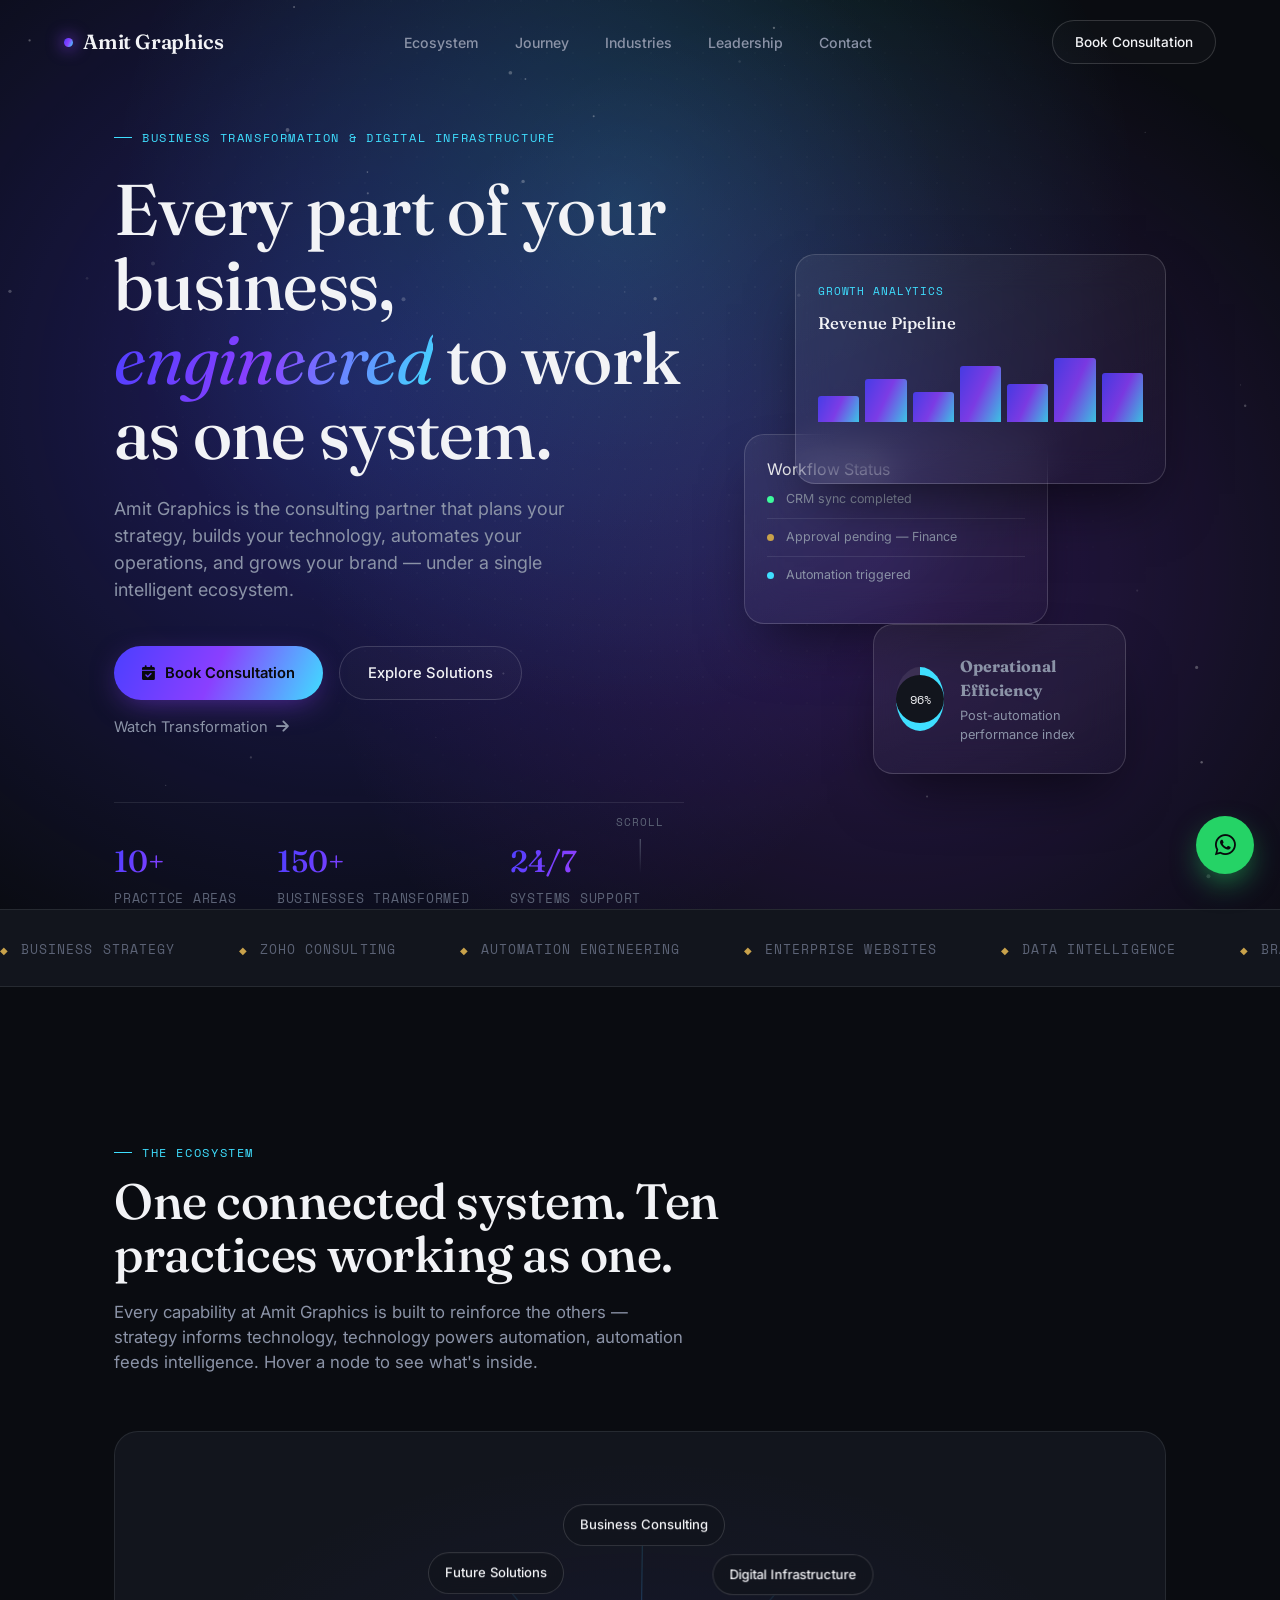
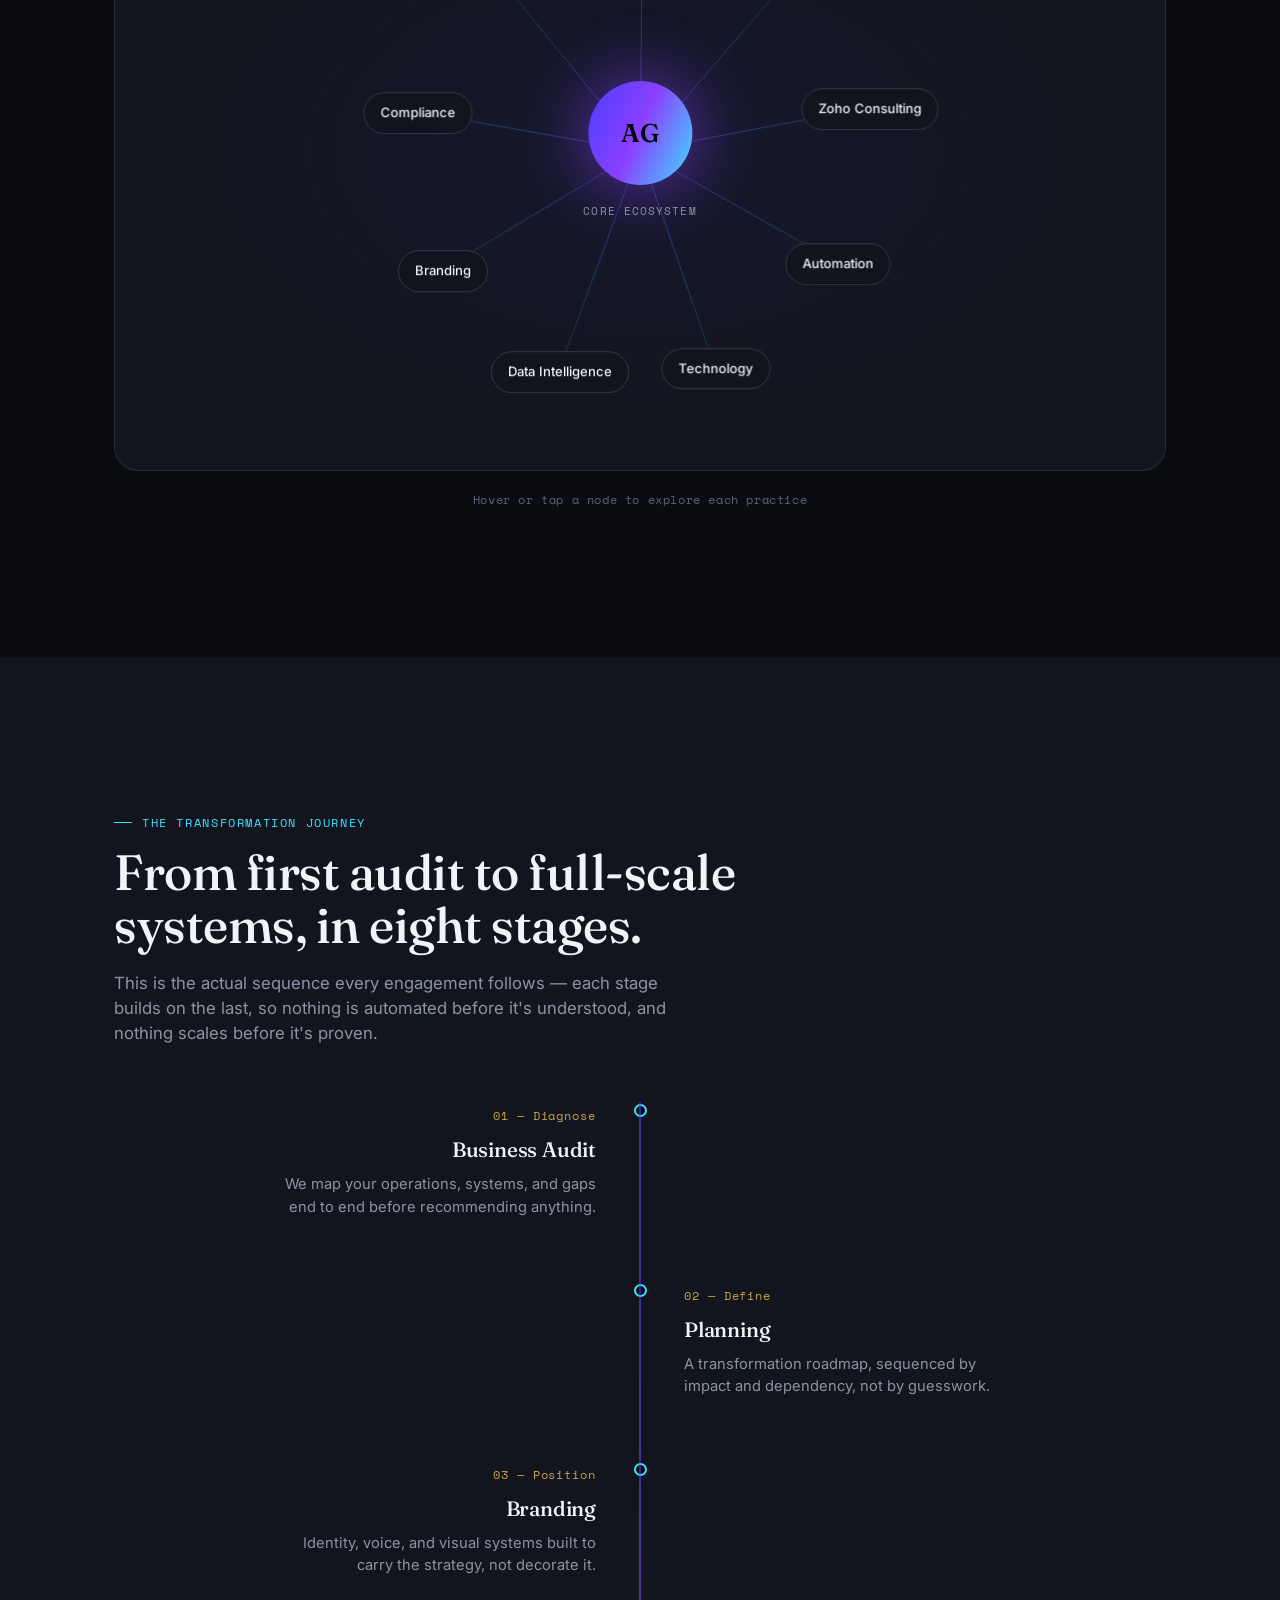
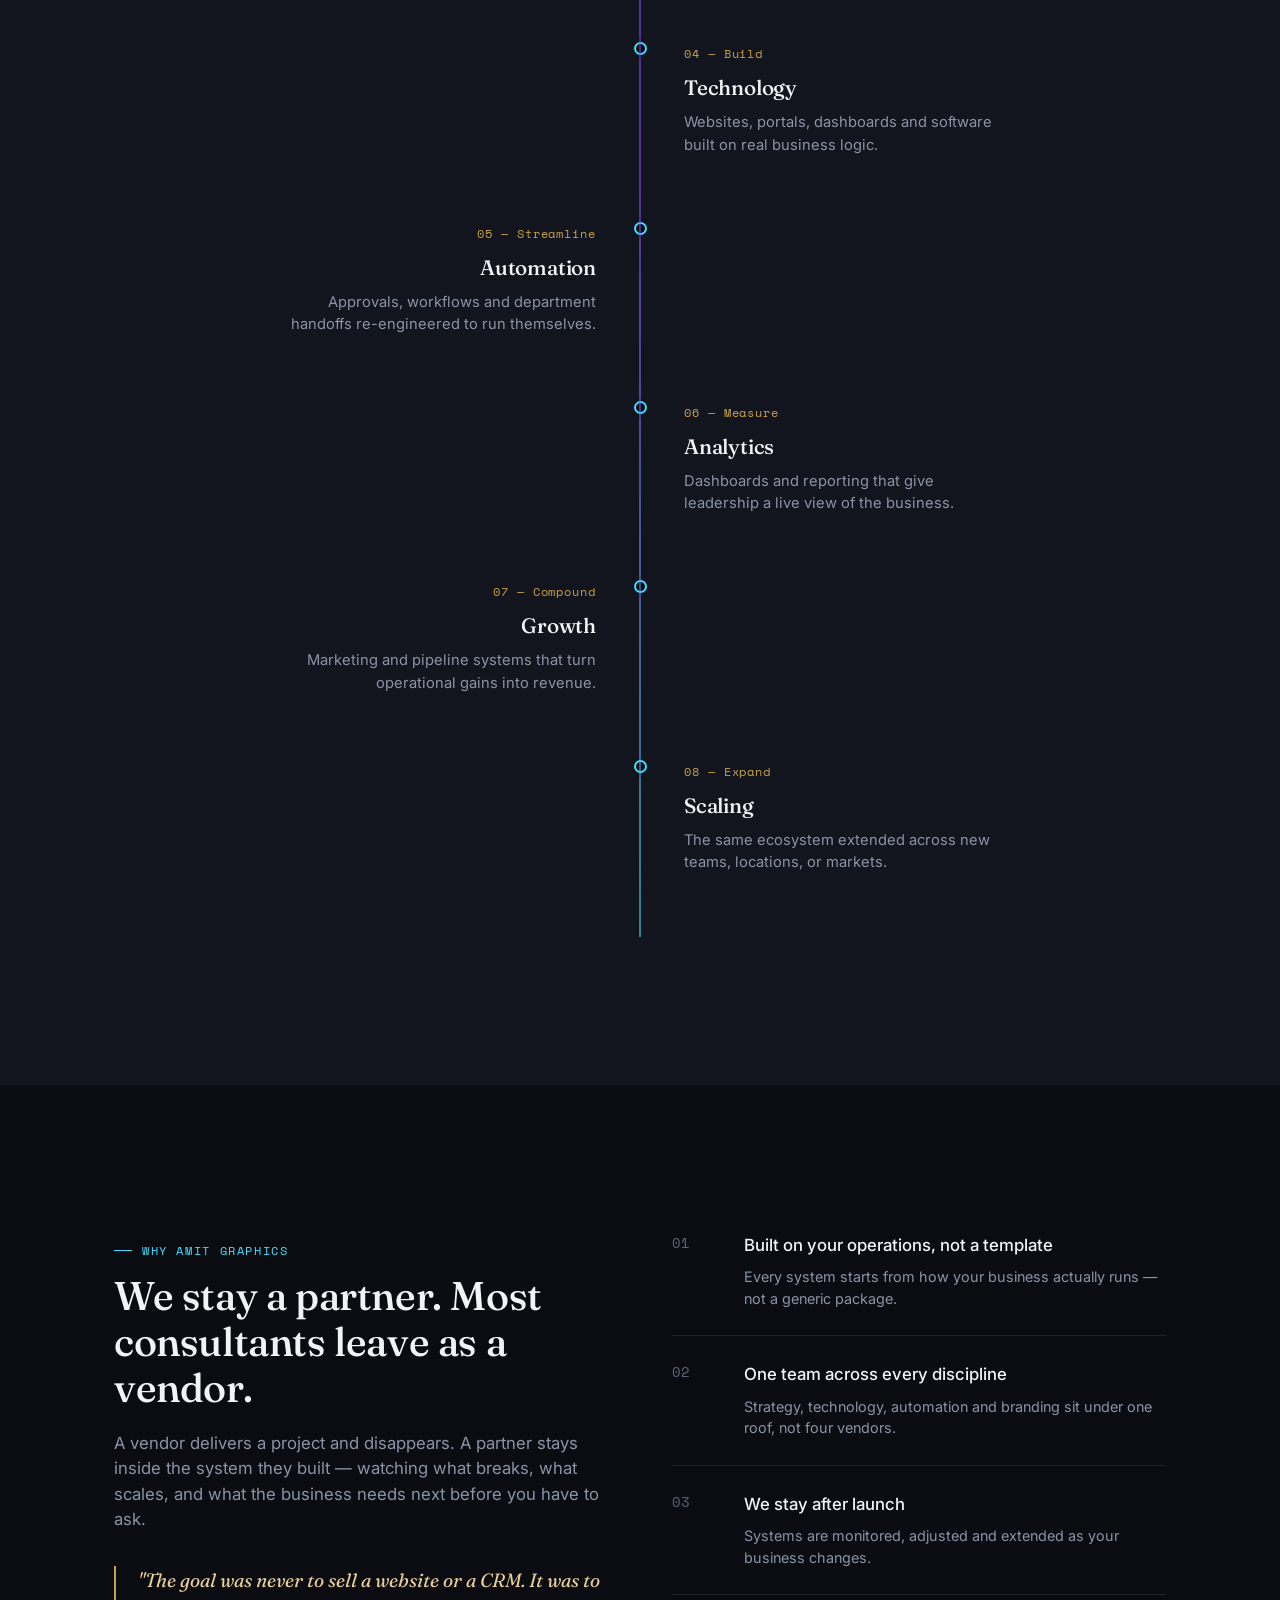
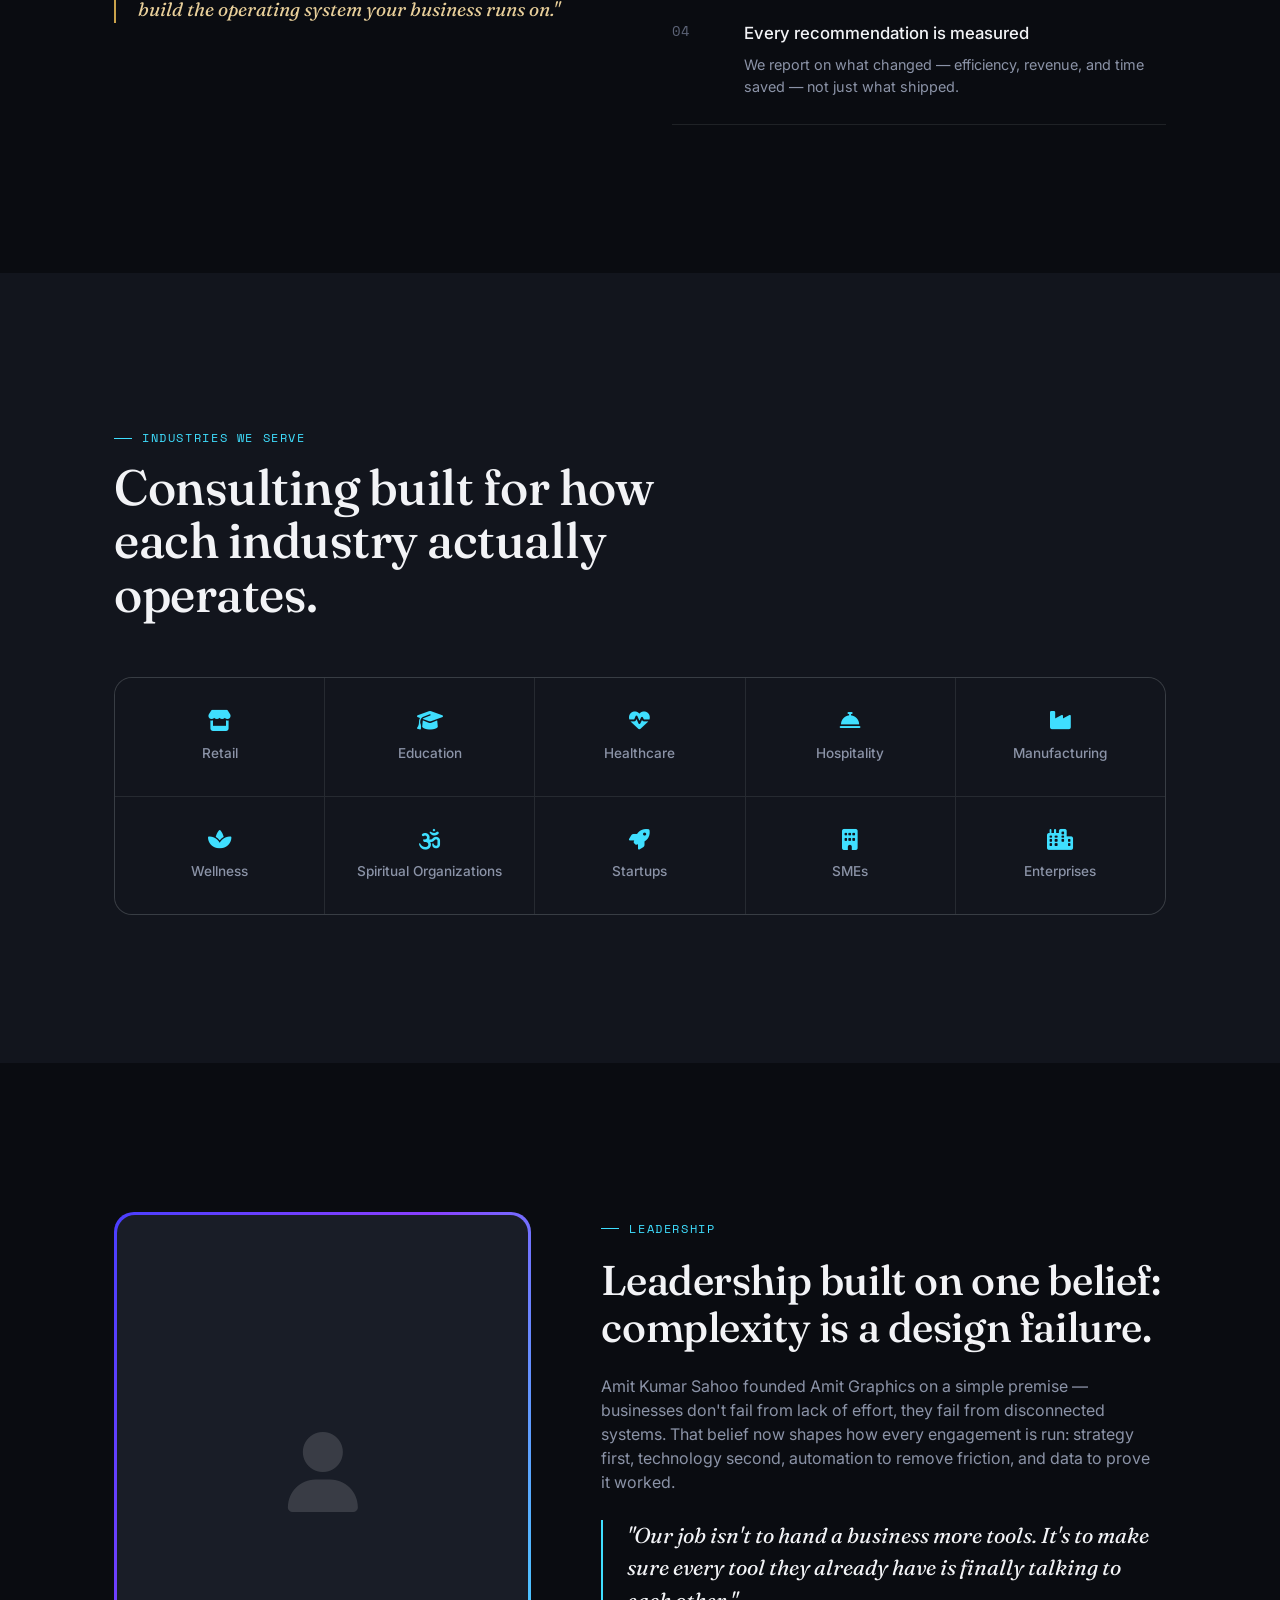
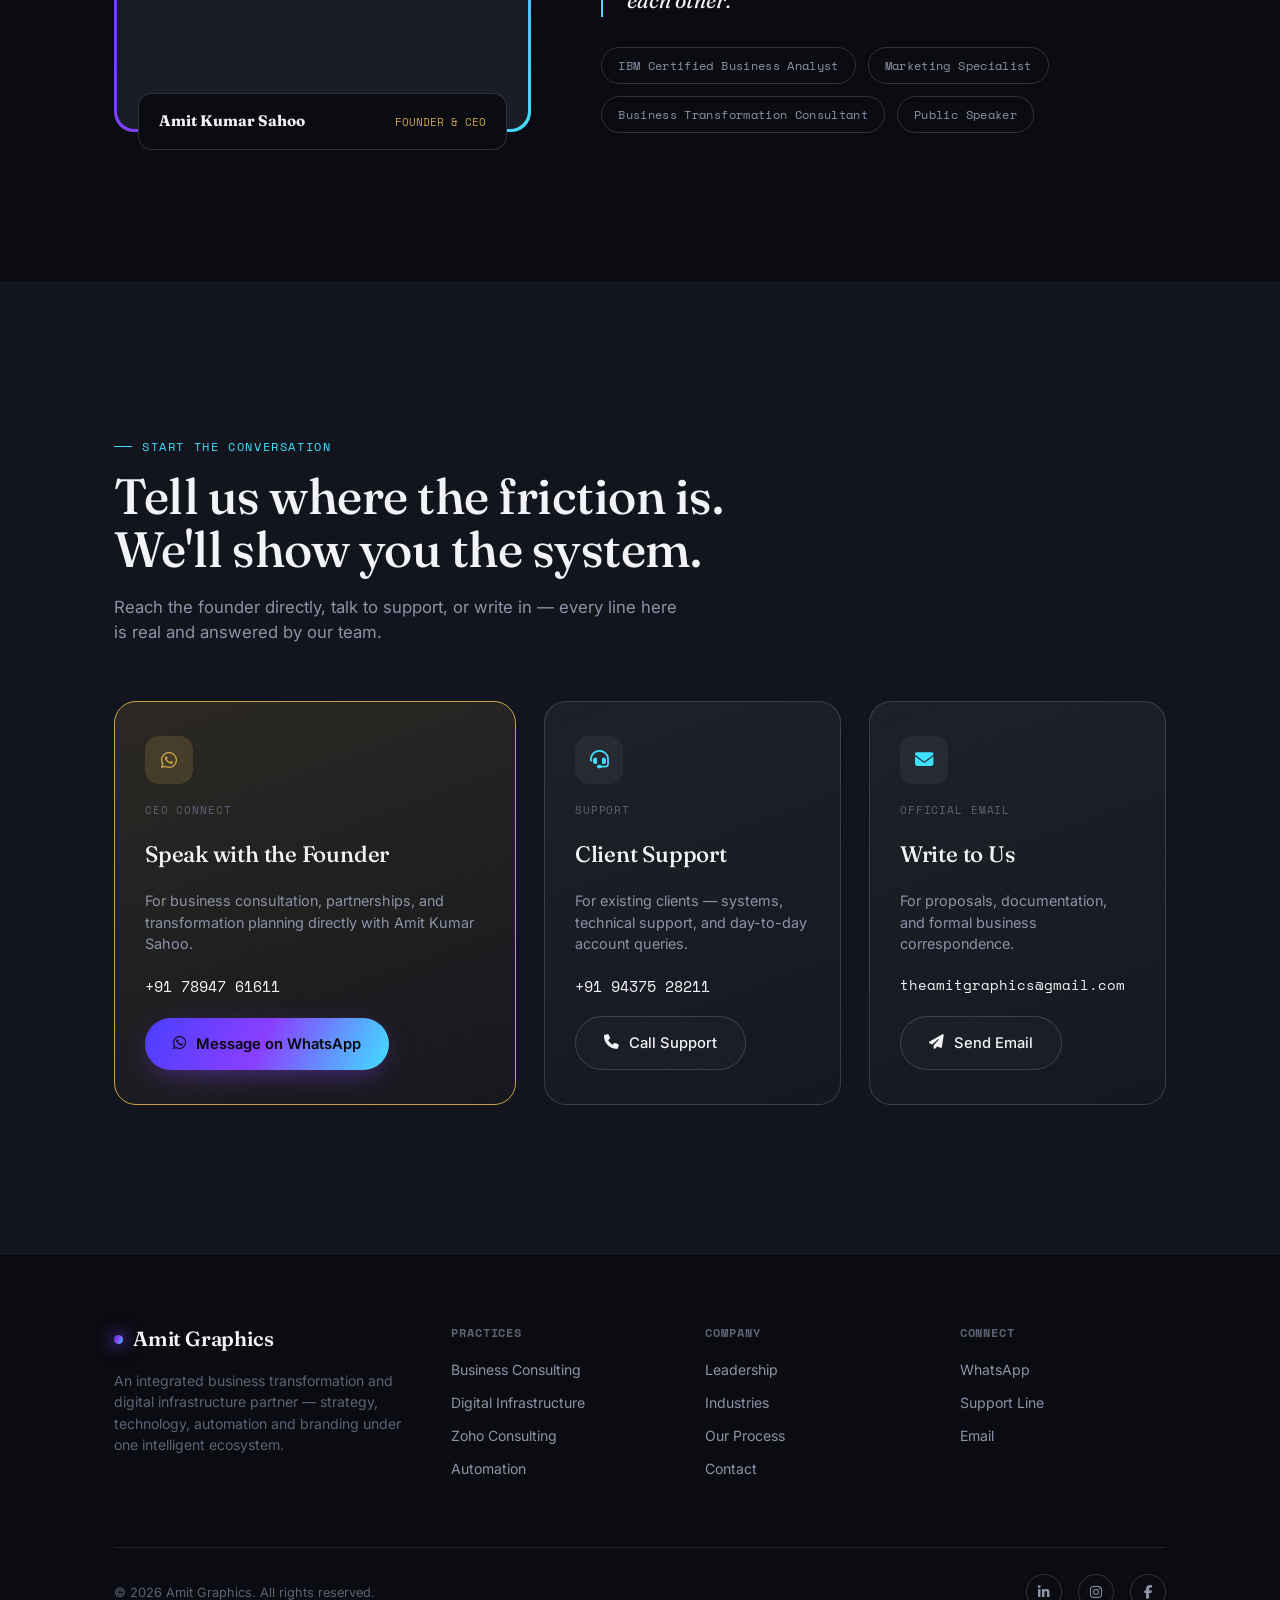
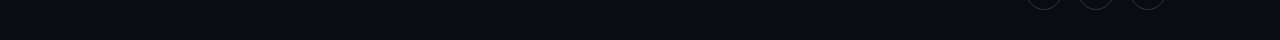
==== amit-graphics-website.html @ 86e9bc4e "Add files via upload" ====
<!DOCTYPE html>
<html lang="en">
<head>
<meta charset="UTF-8">
<meta name="viewport" content="width=device-width, initial-scale=1.0">
<title>Amit Graphics — Business Transformation & Digital Infrastructure</title>
<meta name="description" content="Amit Graphics is an integrated business transformation and digital infrastructure partner — strategy, technology, automation and branding under one intelligent ecosystem.">

<link rel="preconnect" href="https://fonts.googleapis.com">
<link rel="preconnect" href="https://fonts.gstatic.com" crossorigin>
<link href="https://fonts.googleapis.com/css2?family=Fraunces:ital,opsz,wght@0,9..144,300;0,9..144,400;0,9..144,500;0,9..144,600;1,9..144,400;1,9..144,500&family=Inter:wght@300;400;500;600;700&family=Space+Mono:wght@400;700&display=swap" rel="stylesheet">
<link rel="stylesheet" href="https://cdnjs.cloudflare.com/ajax/libs/font-awesome/6.5.1/css/all.min.css">

<style>
/* ============================================
   TOKENS
   ============================================ */
:root{
  --ink:#0a0c11;
  --surface:#12151d;
  --surface-2:#191d27;
  --line:rgba(245,246,248,0.09);
  --line-strong:rgba(245,246,248,0.16);
  --text:#f2f3f6;
  --muted:#8b93a7;
  --muted-2:#5c6376;

  --indigo:#4b3fff;
  --violet:#8a3fff;
  --cyan:#3fdfff;
  --gold:#c9a24b;
  --gold-soft:#e8cf9a;

  --grad-signature: linear-gradient(115deg, var(--indigo) 0%, var(--violet) 48%, var(--cyan) 100%);

  --display: 'Fraunces', serif;
  --body: 'Inter', sans-serif;
  --mono: 'Space Mono', monospace;

  --container: 1180px;
  --edge: clamp(24px, 5vw, 72px);
}

*{margin:0;padding:0;box-sizing:border-box;}
html{scroll-behavior:smooth;}
body{
  background:var(--ink);
  color:var(--text);
  font-family:var(--body);
  font-weight:400;
  line-height:1.5;
  overflow-x:hidden;
  -webkit-font-smoothing:antialiased;
}
::selection{background:var(--violet);color:#fff;}

a{color:inherit;text-decoration:none;}
img{max-width:100%;display:block;}
button{font-family:inherit;cursor:pointer;border:none;background:none;color:inherit;}

@media (prefers-reduced-motion: reduce){
  *{animation-duration:0.01ms !important; animation-iteration-count:1 !important; transition-duration:0.01ms !important; scroll-behavior:auto !important;}
}

:focus-visible{outline:2px solid var(--cyan); outline-offset:3px; border-radius:2px;}

.wrap{max-width:var(--container); margin:0 auto; padding:0 var(--edge);}
.eyebrow{
  font-family:var(--mono);
  font-size:0.72rem;
  letter-spacing:0.14em;
  text-transform:uppercase;
  color:var(--cyan);
  display:inline-flex;
  align-items:center;
  gap:10px;
}
.eyebrow::before{
  content:'';
  width:18px;height:1px;
  background:var(--cyan);
  display:inline-block;
}
h1,h2,h3{font-family:var(--display); font-weight:500; letter-spacing:-0.01em;}
.section{padding:min(14vw,148px) 0;}
.section-head{max-width:640px; margin-bottom:56px;}
.section-head h2{font-size:clamp(2rem,4.4vw,3.1rem); line-height:1.08; margin-top:14px;}
.section-head p{color:var(--muted); font-size:1.05rem; margin-top:18px; max-width:52ch;}

.btn{
  display:inline-flex; align-items:center; gap:10px;
  padding:15px 28px;
  border-radius:999px;
  font-size:0.92rem; font-weight:500;
  transition:transform .35s cubic-bezier(.2,.8,.2,1), box-shadow .35s ease, background .35s ease;
  white-space:nowrap;
}
.btn-primary{
  background:var(--grad-signature);
  color:#08090c;
  font-weight:600;
  box-shadow:0 8px 30px -8px rgba(138,63,255,0.55);
}
.btn-primary:hover{transform:translateY(-2px); box-shadow:0 14px 40px -8px rgba(138,63,255,0.7);}
.btn-ghost{
  border:1px solid var(--line-strong);
  color:var(--text);
  background:rgba(255,255,255,0.02);
}
.btn-ghost:hover{border-color:var(--cyan); background:rgba(63,223,255,0.06); transform:translateY(-2px);}
.btn-text{color:var(--muted); font-size:0.92rem; display:inline-flex; align-items:center; gap:8px;}
.btn-text i{transition:transform .3s ease;}
.btn-text:hover{color:var(--text);}
.btn-text:hover i{transform:translateX(4px);}

/* ============================================
   NAV
   ============================================ */
header{
  position:fixed; top:0; left:0; right:0; z-index:100;
  padding:20px var(--edge);
  display:flex; align-items:center; justify-content:space-between;
  transition:background .4s ease, backdrop-filter .4s ease, border-color .4s ease, padding .3s ease;
  border-bottom:1px solid transparent;
}
header.scrolled{
  background:rgba(10,12,17,0.78);
  backdrop-filter:blur(16px) saturate(140%);
  -webkit-backdrop-filter:blur(16px) saturate(140%);
  border-bottom:1px solid var(--line);
  padding:14px var(--edge);
}
.logo{
  font-family:var(--display); font-size:1.28rem; font-weight:600;
  letter-spacing:-0.01em;
  display:flex; align-items:center; gap:10px;
}
.logo .mark{
  width:9px;height:9px;border-radius:50%;
  background:var(--grad-signature);
  box-shadow:0 0 16px 2px rgba(138,63,255,0.7);
}
nav.links{display:flex; gap:36px; align-items:center;}
nav.links a{
  font-size:0.88rem; color:var(--muted); font-weight:500;
  position:relative; padding:4px 0;
}
nav.links a::after{
  content:''; position:absolute; left:0; bottom:0; height:1px; width:0;
  background:var(--cyan); transition:width .3s ease;
}
nav.links a:hover{color:var(--text);}
nav.links a:hover::after{width:100%;}
.nav-cta{display:flex; align-items:center; gap:18px;}
.nav-cta .btn{padding:11px 22px; font-size:0.85rem;}
.menu-btn{display:none; font-size:1.3rem;}

@media (max-width:920px){
  nav.links{display:none;}
  .menu-btn{display:block;}
  .nav-cta .btn-ghost{display:none;}
}

/* ============================================
   HERO
   ============================================ */
.hero{
  position:relative;
  min-height:100vh;
  display:flex; align-items:center;
  padding-top:120px;
  overflow:hidden;
}
#hero-canvas{
  position:absolute; inset:0; width:100%; height:100%;
  opacity:0.9;
}
.hero-noise{
  position:absolute; inset:0;
  background-image:radial-gradient(circle at 1px 1px, rgba(255,255,255,0.045) 1px, transparent 0);
  background-size:26px 26px;
  pointer-events:none;
  mask-image:radial-gradient(ellipse at 50% 40%, black 0%, transparent 72%);
}
.hero-inner{
  position:relative; z-index:2;
  display:grid; grid-template-columns:1.15fr 0.85fr; gap:60px;
  align-items:center;
  width:100%;
}
.hero-copy .eyebrow{margin-bottom:26px;}
.hero-copy h1{
  font-size:clamp(2.6rem, 5.6vw, 4.6rem);
  line-height:1.04;
  font-weight:500;
}
.hero-copy h1 em{
  font-style:italic; font-weight:400;
  background:var(--grad-signature);
  -webkit-background-clip:text; background-clip:text; color:transparent;
}
.hero-copy p{
  margin-top:26px; color:var(--muted); font-size:1.12rem; max-width:46ch;
}
.hero-actions{display:flex; gap:16px; margin-top:42px; flex-wrap:wrap;}
.hero-stats{
  display:flex; gap:40px; margin-top:64px; padding-top:36px;
  border-top:1px solid var(--line);
}
.hero-stats .stat b{
  font-family:var(--display); font-size:1.9rem; font-weight:500; display:block;
  background:var(--grad-signature); -webkit-background-clip:text; background-clip:text; color:transparent;
}
.hero-stats .stat span{color:var(--muted-2); font-size:0.8rem; font-family:var(--mono); text-transform:uppercase; letter-spacing:0.06em;}

.hero-panel{position:relative;}
.panel-stack{position:relative; height:520px;}
.glass-card{
  position:absolute;
  background:linear-gradient(155deg, rgba(255,255,255,0.06), rgba(255,255,255,0.015));
  border:1px solid var(--line-strong);
  border-radius:20px;
  backdrop-filter:blur(18px);
  -webkit-backdrop-filter:blur(18px);
  box-shadow:0 30px 60px -20px rgba(0,0,0,0.6);
  padding:22px;
}
.card-a{top:0; right:0; width:88%; height:230px; z-index:3; animation:float1 8s ease-in-out infinite;}
.card-b{top:180px; left:0; width:72%; height:190px; z-index:2; animation:float2 9s ease-in-out infinite;}
.card-c{bottom:0; right:40px; width:60%; height:150px; z-index:4; animation:float3 7.5s ease-in-out infinite;}
@keyframes float1{0%,100%{transform:translateY(0px);} 50%{transform:translateY(-14px);}}
@keyframes float2{0%,100%{transform:translateY(0px);} 50%{transform:translateY(10px);}}
@keyframes float3{0%,100%{transform:translateY(0px);} 50%{transform:translateY(-8px);}}

.card-a .tag, .card-c .tag{font-family:var(--mono); font-size:0.68rem; color:var(--cyan); text-transform:uppercase; letter-spacing:0.08em;}
.card-a h4{font-family:var(--display); font-size:1.05rem; margin-top:10px; font-weight:500;}
.mini-bars{display:flex; align-items:flex-end; gap:6px; height:70px; margin-top:16px;}
.mini-bars i{
  flex:1; border-radius:3px 3px 0 0;
  background:var(--grad-signature); opacity:0.85;
}
.card-b .row{display:flex; align-items:center; gap:12px; padding:9px 0; border-bottom:1px solid var(--line);}
.card-b .row:last-child{border-bottom:none;}
.dot{width:7px;height:7px;border-radius:50%;}
.dot.g{background:#3fffa0;} .dot.y{background:var(--gold);} .dot.c{background:var(--cyan);}
.card-b .row span{font-size:0.78rem; color:var(--muted);}
.card-c .ring{
  width:64px;height:64px;border-radius:50%;
  background:conic-gradient(var(--cyan) 0deg 260deg, rgba(255,255,255,0.08) 260deg 360deg);
  display:flex; align-items:center; justify-content:center;
  margin-bottom:0;
}
.card-c .ring span{
  width:48px;height:48px; border-radius:50%; background:var(--surface);
  display:flex; align-items:center; justify-content:center;
  font-family:var(--mono); font-size:0.72rem;
}
.card-c-inner{display:flex; align-items:center; gap:16px; height:100%;}
.card-c p{font-size:0.8rem; color:var(--muted);}
.card-c b{display:block; font-family:var(--display); font-size:1rem; margin-bottom:4px;}

.scroll-cue{
  position:absolute; bottom:36px; left:50%; transform:translateX(-50%);
  display:flex; flex-direction:column; align-items:center; gap:8px;
  color:var(--muted-2); font-family:var(--mono); font-size:0.68rem; letter-spacing:0.1em; text-transform:uppercase;
  z-index:3;
}
.scroll-cue .line{width:1px; height:34px; background:linear-gradient(var(--muted-2), transparent); animation:pulse-line 2s ease-in-out infinite;}
@keyframes pulse-line{0%,100%{opacity:0.3;} 50%{opacity:1;}}

@media (max-width:980px){
  .hero-inner{grid-template-columns:1fr;}
  .hero-panel{display:none;}
  .hero-stats{flex-wrap:wrap; row-gap:24px;}
}

/* ============================================
   MARQUEE / TRUST STRIP
   ============================================ */
.marquee-strip{
  border-top:1px solid var(--line); border-bottom:1px solid var(--line);
  padding:26px 0; overflow:hidden; white-space:nowrap;
  background:var(--surface);
}
.marquee-track{display:inline-flex; gap:64px; animation:scroll-x 32s linear infinite;}
@keyframes scroll-x{from{transform:translateX(0);} to{transform:translateX(-50%);}}
.marquee-track span{
  font-family:var(--mono); font-size:0.82rem; color:var(--muted-2);
  text-transform:uppercase; letter-spacing:0.08em;
  display:inline-flex; align-items:center; gap:12px;
}
.marquee-track span::before{content:'◆'; color:var(--gold); font-size:0.6rem;}

/* ============================================
   ECOSYSTEM (SIGNATURE SECTION)
   ============================================ */
.ecosystem{position:relative; background:var(--ink);}
.ecosystem-stage{
  position:relative;
  height:640px;
  border:1px solid var(--line);
  border-radius:24px;
  background:radial-gradient(ellipse at 50% 50%, rgba(75,63,255,0.08), transparent 65%), var(--surface);
  overflow:hidden;
}
#eco-canvas{position:absolute; inset:0; width:100%; height:100%;}
.eco-center{
  position:absolute; top:50%; left:50%; transform:translate(-50%,-50%);
  z-index:5; text-align:center; pointer-events:none;
}
.eco-center .core{
  width:104px;height:104px; border-radius:50%;
  background:var(--grad-signature);
  display:flex; align-items:center; justify-content:center;
  font-family:var(--display); font-weight:600; font-size:1.6rem; color:#08090c;
  box-shadow:0 0 60px 10px rgba(138,63,255,0.45);
  margin:0 auto 12px;
}
.eco-center span{font-family:var(--mono); font-size:0.68rem; color:var(--muted); text-transform:uppercase; letter-spacing:0.1em;}
.eco-node{
  position:absolute; z-index:6;
  transform:translate(-50%,-50%);
  padding:10px 16px;
  border-radius:999px;
  background:rgba(18,21,29,0.9);
  border:1px solid var(--line-strong);
  font-size:0.82rem; font-weight:500;
  backdrop-filter:blur(10px);
  cursor:pointer;
  transition:border-color .3s ease, background .3s ease, transform .3s ease;
  white-space:nowrap;
}
.eco-node:hover, .eco-node.active{
  border-color:var(--cyan);
  background:rgba(63,223,255,0.1);
  transform:translate(-50%,-50%) scale(1.08);
}
.eco-detail{
  position:absolute; z-index:8;
  max-width:280px;
  background:rgba(12,14,20,0.96);
  border:1px solid var(--line-strong);
  border-radius:16px;
  padding:20px 22px;
  box-shadow:0 30px 60px -14px rgba(0,0,0,0.7);
  opacity:0; visibility:hidden; transform:translateY(8px);
  transition:opacity .25s ease, transform .25s ease, visibility .25s;
}
.eco-detail.show{opacity:1; visibility:visible; transform:translateY(0);}
.eco-detail h4{font-family:var(--display); font-size:1.05rem; margin-bottom:10px; color:var(--cyan);}
.eco-detail ul{list-style:none; display:flex; flex-direction:column; gap:6px;}
.eco-detail li{font-size:0.82rem; color:var(--muted); position:relative; padding-left:14px;}
.eco-detail li::before{content:''; position:absolute; left:0; top:8px; width:5px;height:5px;border-radius:50%; background:var(--gold);}

.eco-hint{
  text-align:center; margin-top:20px; color:var(--muted-2); font-family:var(--mono); font-size:0.75rem;
  letter-spacing:0.05em;
}
@media (max-width:820px){
  .ecosystem-stage{height:auto; min-height:auto;}
  .eco-canvas-wrap{display:none;}
  .eco-list-mobile{display:flex; flex-direction:column;}
}

/* mobile fallback list for ecosystem */
.eco-list-mobile{display:none; padding:28px; gap:12px;}
.eco-list-mobile .eco-item{
  border:1px solid var(--line); border-radius:14px; padding:18px 20px;
  background:var(--surface-2);
}
.eco-list-mobile .eco-item h4{font-size:1rem; margin-bottom:8px; color:var(--cyan); font-family:var(--display);}
.eco-list-mobile .eco-item p{font-size:0.85rem; color:var(--muted);}

/* ============================================
   JOURNEY / TIMELINE
   ============================================ */
.journey{background:var(--surface);}
.timeline{position:relative; max-width:820px; margin:0 auto;}
.timeline::before{
  content:''; position:absolute; left:50%; top:0; bottom:0; width:1px;
  background:linear-gradient(var(--line-strong), var(--line-strong));
  transform:translateX(-50%);
}
.timeline::after{
  content:''; position:absolute; left:50%; top:0; width:1px; height:0%;
  background:var(--grad-signature); transform:translateX(-50%);
  transition:height 1.2s ease-out;
}
.timeline.in-view::after{height:100%;}
.t-item{
  position:relative; width:50%; padding:0 44px 64px;
  opacity:0; transform:translateY(24px);
  transition:opacity .7s ease, transform .7s ease;
}
.t-item.visible{opacity:1; transform:translateY(0);}
.t-item:nth-child(odd){left:0; text-align:right;}
.t-item:nth-child(even){left:50%; text-align:left;}
.t-item .dot-marker{
  position:absolute; top:2px; width:13px; height:13px; border-radius:50%;
  background:var(--ink); border:2px solid var(--cyan);
  box-shadow:0 0 0 5px var(--surface);
}
.t-item:nth-child(odd) .dot-marker{right:-6.5px;}
.t-item:nth-child(even) .dot-marker{left:-6.5px;}
.t-item .t-index{font-family:var(--mono); font-size:0.72rem; color:var(--gold); letter-spacing:0.08em;}
.t-item h3{font-size:1.3rem; margin:8px 0 8px; font-weight:500;}
.t-item p{color:var(--muted); font-size:0.92rem;}
@media (max-width:720px){
  .timeline::before, .timeline::after{left:14px; transform:none;}
  .t-item, .t-item:nth-child(odd), .t-item:nth-child(even){
    width:100%; left:0 !important; text-align:left !important; padding:0 0 48px 42px;
  }
  .t-item .dot-marker{left:8.5px !important; right:auto !important;}
}

/* ============================================
   WHY CHOOSE US
   ============================================ */
.why{background:var(--ink);}
.why-grid{display:grid; grid-template-columns:1fr 1fr; gap:64px; align-items:start;}
.why-copy p{color:var(--muted); font-size:1.05rem; margin-top:20px; max-width:46ch;}
.why-copy .quote{
  margin-top:34px; padding-left:22px; border-left:2px solid var(--gold);
  font-family:var(--display); font-style:italic; font-size:1.2rem; color:var(--gold-soft); max-width:44ch;
}
.why-list{display:flex; flex-direction:column;}
.why-row{
  display:grid; grid-template-columns:52px 1fr; gap:20px;
  padding:26px 0; border-bottom:1px solid var(--line);
}
.why-row:first-child{padding-top:0;}
.why-row .num{font-family:var(--mono); font-size:0.85rem; color:var(--muted-2);}
.why-row h4{font-size:1.05rem; font-weight:500; margin-bottom:8px;}
.why-row p{color:var(--muted); font-size:0.9rem;}
@media (max-width:880px){.why-grid{grid-template-columns:1fr; gap:40px;}}

/* ============================================
   INDUSTRIES
   ============================================ */
.industries{background:var(--surface);}
.industry-grid{
  display:grid; grid-template-columns:repeat(5,1fr); gap:1px;
  background:var(--line); border:1px solid var(--line); border-radius:18px; overflow:hidden;
}
.industry-cell{
  background:var(--surface); padding:32px 20px; text-align:center;
  display:flex; flex-direction:column; align-items:center; gap:12px;
  transition:background .3s ease;
}
.industry-cell:hover{background:var(--surface-2);}
.industry-cell i{font-size:1.3rem; color:var(--cyan);}
.industry-cell span{font-size:0.85rem; color:var(--muted); font-weight:500;}
@media (max-width:920px){.industry-grid{grid-template-columns:repeat(3,1fr);}}
@media (max-width:600px){.industry-grid{grid-template-columns:repeat(2,1fr);}}

/* ============================================
   LEADERSHIP
   ============================================ */
.leadership{background:var(--ink); position:relative;}
.lead-grid{display:grid; grid-template-columns:0.85fr 1.15fr; gap:70px; align-items:center;}
.lead-portrait{position:relative;}
.portrait-frame{
  position:relative; border-radius:20px; padding:3px;
  background:var(--grad-signature);
}
.portrait-inner{
  border-radius:18px; background:var(--surface-2);
  aspect-ratio:4/5;
  display:flex; align-items:center; justify-content:center;
  position:relative; overflow:hidden;
}
.portrait-inner i{font-size:5rem; color:rgba(255,255,255,0.14);}
.portrait-tag{
  position:absolute; bottom:-18px; left:24px; right:24px;
  background:var(--ink); border:1px solid var(--line-strong); border-radius:14px;
  padding:16px 20px;
  display:flex; align-items:center; justify-content:space-between;
}
.portrait-tag b{font-family:var(--display); font-size:0.95rem;}
.portrait-tag span{font-family:var(--mono); font-size:0.68rem; color:var(--gold); text-transform:uppercase;}

.lead-copy .eyebrow{margin-bottom:20px;}
.lead-copy h2{font-size:clamp(1.9rem,3.4vw,2.6rem); line-height:1.14; margin-bottom:22px;}
.lead-copy .quote{
  font-family:var(--display); font-style:italic; font-size:1.35rem; line-height:1.5;
  color:var(--text); border-left:2px solid var(--cyan); padding-left:24px; margin:26px 0;
}
.lead-copy p.body{color:var(--muted); font-size:1rem; max-width:56ch;}
.cred-row{display:flex; flex-wrap:wrap; gap:12px; margin-top:30px;}
.cred{
  font-family:var(--mono); font-size:0.72rem; letter-spacing:0.03em;
  padding:9px 16px; border:1px solid var(--line-strong); border-radius:999px; color:var(--muted);
}
@media (max-width:880px){.lead-grid{grid-template-columns:1fr;} .lead-portrait{max-width:320px; margin:0 auto;}}

/* ============================================
   CONTACT
   ============================================ */
.contact{background:var(--surface); position:relative;}
.contact-grid{display:grid; grid-template-columns:1.15fr 0.85fr 0.85fr; gap:28px;}
.contact-card{
  border-radius:22px; padding:34px 30px;
  background:linear-gradient(160deg, rgba(255,255,255,0.05), rgba(255,255,255,0.015));
  border:1px solid var(--line-strong);
  display:flex; flex-direction:column; gap:18px;
  transition:transform .35s cubic-bezier(.2,.8,.2,1), box-shadow .35s ease, border-color .35s ease;
}
.contact-card:hover{transform:translateY(-6px); box-shadow:0 30px 60px -20px rgba(0,0,0,0.55);}
.contact-card.highlight{
  border-color:var(--gold);
  background:linear-gradient(160deg, rgba(201,162,75,0.14), rgba(201,162,75,0.02));
}
.contact-card .c-icon{
  width:48px;height:48px;border-radius:14px;
  display:flex; align-items:center; justify-content:center;
  background:rgba(255,255,255,0.05); font-size:1.15rem;
}
.contact-card.highlight .c-icon{background:rgba(201,162,75,0.18); color:var(--gold);}
.contact-card:not(.highlight) .c-icon{color:var(--cyan);}
.contact-card .c-tag{font-family:var(--mono); font-size:0.68rem; text-transform:uppercase; letter-spacing:0.08em; color:var(--muted-2);}
.contact-card h3{font-family:var(--display); font-size:1.4rem; font-weight:500; margin-top:2px;}
.contact-card p{color:var(--muted); font-size:0.9rem;}
.contact-card .c-value{font-family:var(--mono); font-size:0.95rem; color:var(--text); margin-top:2px;}
.contact-card .btn{margin-top:auto; align-self:flex-start;}
@media (max-width:980px){.contact-grid{grid-template-columns:1fr;}}

/* ============================================
   FOOTER
   ============================================ */
footer{background:var(--ink); border-top:1px solid var(--line); padding:70px 0 30px;}
.footer-top{display:grid; grid-template-columns:1.4fr 1fr 1fr 1fr; gap:48px; padding-bottom:56px;}
.footer-brand .logo{margin-bottom:16px;}
.footer-brand p{color:var(--muted-2); font-size:0.88rem; max-width:34ch;}
.footer-col h5{font-family:var(--mono); font-size:0.72rem; text-transform:uppercase; letter-spacing:0.08em; color:var(--muted-2); margin-bottom:18px;}
.footer-col a{display:block; font-size:0.88rem; color:var(--muted); margin-bottom:12px; transition:color .2s ease;}
.footer-col a:hover{color:var(--cyan);}
.footer-bottom{
  display:flex; justify-content:space-between; align-items:center;
  padding-top:26px; border-top:1px solid var(--line);
  font-size:0.8rem; color:var(--muted-2); flex-wrap:wrap; gap:16px;
}
.footer-social{display:flex; gap:16px;}
.footer-social a{
  width:36px;height:36px;border-radius:50%; border:1px solid var(--line-strong);
  display:flex; align-items:center; justify-content:center; color:var(--muted); font-size:0.85rem;
  transition:border-color .2s ease, color .2s ease;
}
.footer-social a:hover{border-color:var(--cyan); color:var(--cyan);}
@media (max-width:820px){.footer-top{grid-template-columns:1fr 1fr; row-gap:36px;}}

/* Reveal utility */
.reveal{opacity:0; transform:translateY(28px); transition:opacity .8s ease, transform .8s ease;}
.reveal.visible{opacity:1; transform:translateY(0);}

/* WhatsApp floating button */
.wa-float{
  position:fixed; bottom:26px; right:26px; z-index:90;
  width:58px;height:58px;border-radius:50%;
  background:#25D366; color:#08090c;
  display:flex; align-items:center; justify-content:center; font-size:1.5rem;
  box-shadow:0 12px 30px -6px rgba(37,211,102,0.6);
  transition:transform .3s ease;
}
.wa-float:hover{transform:scale(1.08);}
</style>
</head>
<body>

<!-- ============================================
     HEADER
============================================ -->
<header id="site-header">
  <a href="#top" class="logo"><span class="mark"></span>Amit Graphics</a>
  <nav class="links">
    <a href="#ecosystem">Ecosystem</a>
    <a href="#journey">Journey</a>
    <a href="#industries">Industries</a>
    <a href="#leadership">Leadership</a>
    <a href="#contact">Contact</a>
  </nav>
  <div class="nav-cta">
    <a href="#contact" class="btn btn-ghost">Book Consultation</a>
    <button class="menu-btn" aria-label="Open menu"><i class="fa-solid fa-bars"></i></button>
  </div>
</header>

<!-- ============================================
     HERO
============================================ -->
<section class="hero" id="top">
  <canvas id="hero-canvas"></canvas>
  <div class="hero-noise"></div>
  <div class="wrap hero-inner">
    <div class="hero-copy">
      <span class="eyebrow">Business Transformation &amp; Digital Infrastructure</span>
      <h1>Every part of your business, <em>engineered</em> to work as one system.</h1>
      <p>Amit Graphics is the consulting partner that plans your strategy, builds your technology, automates your operations, and grows your brand — under a single intelligent ecosystem.</p>
      <div class="hero-actions">
        <a href="#contact" class="btn btn-primary"><i class="fa-solid fa-calendar-check"></i> Book Consultation</a>
        <a href="#ecosystem" class="btn btn-ghost">Explore Solutions</a>
        <a href="#journey" class="btn-text">Watch Transformation <i class="fa-solid fa-arrow-right"></i></a>
      </div>
      <div class="hero-stats">
        <div class="stat"><b>10+</b><span>Practice Areas</span></div>
        <div class="stat"><b>150+</b><span>Businesses Transformed</span></div>
        <div class="stat"><b>24/7</b><span>Systems Support</span></div>
      </div>
    </div>
    <div class="hero-panel">
      <div class="panel-stack">
        <div class="glass-card card-a">
          <span class="tag">Growth Analytics</span>
          <h4>Revenue Pipeline</h4>
          <div class="mini-bars">
            <i style="height:38%"></i><i style="height:62%"></i><i style="height:44%"></i>
            <i style="height:80%"></i><i style="height:55%"></i><i style="height:92%"></i><i style="height:70%"></i>
          </div>
        </div>
        <div class="glass-card card-b">
          <span class="tag">Workflow Status</span>
          <div class="row"><span class="dot g"></span><span>CRM sync completed</span></div>
          <div class="row"><span class="dot y"></span><span>Approval pending — Finance</span></div>
          <div class="row"><span class="dot c"></span><span>Automation triggered</span></div>
        </div>
        <div class="glass-card card-c">
          <div class="card-c-inner">
            <div class="ring"><span>96%</span></div>
            <p><b>Operational Efficiency</b>Post-automation performance index</p>
          </div>
        </div>
      </div>
    </div>
  </div>
  <div class="scroll-cue"><span>Scroll</span><span class="line"></span></div>
</section>

<!-- Trust marquee -->
<div class="marquee-strip">
  <div class="marquee-track" id="marquee-track">
    <span>Business Strategy</span><span>Zoho Consulting</span><span>Automation Engineering</span>
    <span>Enterprise Websites</span><span>Data Intelligence</span><span>Brand Systems</span>
    <span>Business Compliance</span><span>AI Integration</span>
    <span>Business Strategy</span><span>Zoho Consulting</span><span>Automation Engineering</span>
    <span>Enterprise Websites</span><span>Data Intelligence</span><span>Brand Systems</span>
    <span>Business Compliance</span><span>AI Integration</span>
  </div>
</div>

<!-- ============================================
     ECOSYSTEM
============================================ -->
<section class="section ecosystem" id="ecosystem">
  <div class="wrap">
    <div class="section-head reveal">
      <span class="eyebrow">The Ecosystem</span>
      <h2>One connected system. Ten practices working as one.</h2>
      <p>Every capability at Amit Graphics is built to reinforce the others — strategy informs technology, technology powers automation, automation feeds intelligence. Hover a node to see what's inside.</p>
    </div>

    <div class="ecosystem-stage reveal eco-canvas-wrap">
      <canvas id="eco-canvas"></canvas>
      <div class="eco-center">
        <div class="core">AG</div>
        <span>Core Ecosystem</span>
      </div>
      <div id="eco-nodes"></div>
      <div class="eco-detail" id="eco-detail"></div>
    </div>
    <p class="eco-hint">Hover or tap a node to explore each practice</p>

    <!-- mobile fallback -->
    <div class="eco-list-mobile" id="eco-list-mobile"></div>
  </div>
</section>

<!-- ============================================
     JOURNEY
============================================ -->
<section class="section journey" id="journey">
  <div class="wrap">
    <div class="section-head reveal">
      <span class="eyebrow">The Transformation Journey</span>
      <h2>From first audit to full-scale systems, in eight stages.</h2>
      <p>This is the actual sequence every engagement follows — each stage builds on the last, so nothing is automated before it's understood, and nothing scales before it's proven.</p>
    </div>
    <div class="timeline" id="timeline">
      <div class="t-item reveal-t"><span class="dot-marker"></span><span class="t-index">01 — Diagnose</span><h3>Business Audit</h3><p>We map your operations, systems, and gaps end to end before recommending anything.</p></div>
      <div class="t-item reveal-t"><span class="dot-marker"></span><span class="t-index">02 — Define</span><h3>Planning</h3><p>A transformation roadmap, sequenced by impact and dependency, not by guesswork.</p></div>
      <div class="t-item reveal-t"><span class="dot-marker"></span><span class="t-index">03 — Position</span><h3>Branding</h3><p>Identity, voice, and visual systems built to carry the strategy, not decorate it.</p></div>
      <div class="t-item reveal-t"><span class="dot-marker"></span><span class="t-index">04 — Build</span><h3>Technology</h3><p>Websites, portals, dashboards and software built on real business logic.</p></div>
      <div class="t-item reveal-t"><span class="dot-marker"></span><span class="t-index">05 — Streamline</span><h3>Automation</h3><p>Approvals, workflows and department handoffs re-engineered to run themselves.</p></div>
      <div class="t-item reveal-t"><span class="dot-marker"></span><span class="t-index">06 — Measure</span><h3>Analytics</h3><p>Dashboards and reporting that give leadership a live view of the business.</p></div>
      <div class="t-item reveal-t"><span class="dot-marker"></span><span class="t-index">07 — Compound</span><h3>Growth</h3><p>Marketing and pipeline systems that turn operational gains into revenue.</p></div>
      <div class="t-item reveal-t"><span class="dot-marker"></span><span class="t-index">08 — Expand</span><h3>Scaling</h3><p>The same ecosystem extended across new teams, locations, or markets.</p></div>
    </div>
  </div>
</section>

<!-- ============================================
     WHY CHOOSE US
============================================ -->
<section class="section why" id="why">
  <div class="wrap why-grid">
    <div class="why-copy reveal">
      <span class="eyebrow">Why Amit Graphics</span>
      <h2 style="font-size:clamp(1.9rem,3.2vw,2.5rem); margin-top:14px; line-height:1.15;">We stay a partner. Most consultants leave as a vendor.</h2>
      <p>A vendor delivers a project and disappears. A partner stays inside the system they built — watching what breaks, what scales, and what the business needs next before you have to ask.</p>
      <p class="quote">"The goal was never to sell a website or a CRM. It was to build the operating system your business runs on."</p>
    </div>
    <div class="why-list reveal">
      <div class="why-row"><span class="num">01</span><div><h4>Built on your operations, not a template</h4><p>Every system starts from how your business actually runs — not a generic package.</p></div></div>
      <div class="why-row"><span class="num">02</span><div><h4>One team across every discipline</h4><p>Strategy, technology, automation and branding sit under one roof, not four vendors.</p></div></div>
      <div class="why-row"><span class="num">03</span><div><h4>We stay after launch</h4><p>Systems are monitored, adjusted and extended as your business changes.</p></div></div>
      <div class="why-row"><span class="num">04</span><div><h4>Every recommendation is measured</h4><p>We report on what changed — efficiency, revenue, and time saved — not just what shipped.</p></div></div>
    </div>
  </div>
</section>

<!-- ============================================
     INDUSTRIES
============================================ -->
<section class="section industries" id="industries">
  <div class="wrap">
    <div class="section-head reveal">
      <span class="eyebrow">Industries We Serve</span>
      <h2>Consulting built for how each industry actually operates.</h2>
    </div>
    <div class="industry-grid reveal">
      <div class="industry-cell"><i class="fa-solid fa-store"></i><span>Retail</span></div>
      <div class="industry-cell"><i class="fa-solid fa-graduation-cap"></i><span>Education</span></div>
      <div class="industry-cell"><i class="fa-solid fa-heart-pulse"></i><span>Healthcare</span></div>
      <div class="industry-cell"><i class="fa-solid fa-bell-concierge"></i><span>Hospitality</span></div>
      <div class="industry-cell"><i class="fa-solid fa-industry"></i><span>Manufacturing</span></div>
      <div class="industry-cell"><i class="fa-solid fa-spa"></i><span>Wellness</span></div>
      <div class="industry-cell"><i class="fa-solid fa-om"></i><span>Spiritual Organizations</span></div>
      <div class="industry-cell"><i class="fa-solid fa-rocket"></i><span>Startups</span></div>
      <div class="industry-cell"><i class="fa-solid fa-building"></i><span>SMEs</span></div>
      <div class="industry-cell"><i class="fa-solid fa-city"></i><span>Enterprises</span></div>
    </div>
  </div>
</section>

<!-- ============================================
     LEADERSHIP
============================================ -->
<section class="section leadership" id="leadership">
  <div class="wrap lead-grid">
    <div class="lead-portrait reveal">
      <div class="portrait-frame">
        <div class="portrait-inner">
          <i class="fa-solid fa-user"></i>
        </div>
      </div>
      <div class="portrait-tag">
        <b>Amit Kumar Sahoo</b>
        <span>Founder &amp; CEO</span>
      </div>
    </div>
    <div class="lead-copy reveal">
      <span class="eyebrow">Leadership</span>
      <h2>Leadership built on one belief: complexity is a design failure.</h2>
      <p class="body">Amit Kumar Sahoo founded Amit Graphics on a simple premise — businesses don't fail from lack of effort, they fail from disconnected systems. That belief now shapes how every engagement is run: strategy first, technology second, automation to remove friction, and data to prove it worked.</p>
      <p class="quote">"Our job isn't to hand a business more tools. It's to make sure every tool they already have is finally talking to each other."</p>
      <div class="cred-row">
        <span class="cred">IBM Certified Business Analyst</span>
        <span class="cred">Marketing Specialist</span>
        <span class="cred">Business Transformation Consultant</span>
        <span class="cred">Public Speaker</span>
      </div>
    </div>
  </div>
</section>

<!-- ============================================
     CONTACT
============================================ -->
<section class="section contact" id="contact">
  <div class="wrap">
    <div class="section-head reveal">
      <span class="eyebrow">Start the Conversation</span>
      <h2>Tell us where the friction is. We'll show you the system.</h2>
      <p>Reach the founder directly, talk to support, or write in — every line here is real and answered by our team.</p>
    </div>
    <div class="contact-grid reveal">

      <div class="contact-card highlight">
        <div class="c-icon"><i class="fa-brands fa-whatsapp"></i></div>
        <span class="c-tag">CEO Connect</span>
        <h3>Speak with the Founder</h3>
        <p>For business consultation, partnerships, and transformation planning directly with Amit Kumar Sahoo.</p>
        <span class="c-value">+91 78947 61611</span>
        <a class="btn btn-primary" href="https://wa.me/917894761611?text=Hello%20Amit%20Graphics%2C%20I%20would%20like%20to%20discuss%20business%20solutions%20and%20consultation." target="_blank" rel="noopener">
          <i class="fa-brands fa-whatsapp"></i> Message on WhatsApp
        </a>
      </div>

      <div class="contact-card">
        <div class="c-icon"><i class="fa-solid fa-headset"></i></div>
        <span class="c-tag">Support</span>
        <h3>Client Support</h3>
        <p>For existing clients — systems, technical support, and day-to-day account queries.</p>
        <span class="c-value">+91 94375 28211</span>
        <a class="btn btn-ghost" href="tel:+919437528211"><i class="fa-solid fa-phone"></i> Call Support</a>
      </div>

      <div class="contact-card">
        <div class="c-icon"><i class="fa-solid fa-envelope"></i></div>
        <span class="c-tag">Official Email</span>
        <h3>Write to Us</h3>
        <p>For proposals, documentation, and formal business correspondence.</p>
        <span class="c-value" style="font-size:0.86rem;">theamitgraphics@gmail.com</span>
        <a class="btn btn-ghost" href="mailto:theamitgraphics@gmail.com"><i class="fa-solid fa-paper-plane"></i> Send Email</a>
      </div>

    </div>
  </div>
</section>

<!-- ============================================
     FOOTER
============================================ -->
<footer>
  <div class="wrap">
    <div class="footer-top">
      <div class="footer-brand">
        <a href="#top" class="logo"><span class="mark"></span>Amit Graphics</a>
        <p>An integrated business transformation and digital infrastructure partner — strategy, technology, automation and branding under one intelligent ecosystem.</p>
      </div>
      <div class="footer-col">
        <h5>Practices</h5>
        <a href="#ecosystem">Business Consulting</a>
        <a href="#ecosystem">Digital Infrastructure</a>
        <a href="#ecosystem">Zoho Consulting</a>
        <a href="#ecosystem">Automation</a>
      </div>
      <div class="footer-col">
        <h5>Company</h5>
        <a href="#leadership">Leadership</a>
        <a href="#industries">Industries</a>
        <a href="#journey">Our Process</a>
        <a href="#contact">Contact</a>
      </div>
      <div class="footer-col">
        <h5>Connect</h5>
        <a href="https://wa.me/917894761611?text=Hello%20Amit%20Graphics%2C%20I%20would%20like%20to%20discuss%20business%20solutions%20and%20consultation." target="_blank" rel="noopener">WhatsApp</a>
        <a href="tel:+919437528211">Support Line</a>
        <a href="mailto:theamitgraphics@gmail.com">Email</a>
      </div>
    </div>
    <div class="footer-bottom">
      <span>© 2026 Amit Graphics. All rights reserved.</span>
      <div class="footer-social">
        <a href="#" aria-label="LinkedIn"><i class="fa-brands fa-linkedin-in"></i></a>
        <a href="#" aria-label="Instagram"><i class="fa-brands fa-instagram"></i></a>
        <a href="#" aria-label="Facebook"><i class="fa-brands fa-facebook-f"></i></a>
      </div>
    </div>
  </div>
</footer>

<a class="wa-float" href="https://wa.me/917894761611?text=Hello%20Amit%20Graphics%2C%20I%20would%20like%20to%20discuss%20business%20solutions%20and%20consultation." target="_blank" rel="noopener" aria-label="Chat on WhatsApp">
  <i class="fa-brands fa-whatsapp"></i>
</a>

<script>
/* ============================================
   HEADER SCROLL STATE
============================================ */
const header = document.getElementById('site-header');
window.addEventListener('scroll', () => {
  header.classList.toggle('scrolled', window.scrollY > 40);
}, {passive:true});

/* ============================================
   GENERIC SCROLL REVEAL
============================================ */
const revealEls = document.querySelectorAll('.reveal');
const revealObserver = new IntersectionObserver((entries) => {
  entries.forEach(e => { if (e.isIntersecting) { e.target.classList.add('visible'); revealObserver.unobserve(e.target); } });
}, {threshold:0.15});
revealEls.forEach(el => revealObserver.observe(el));

/* Timeline items */
const tItems = document.querySelectorAll('.t-item');
const timelineEl = document.getElementById('timeline');
const tObserver = new IntersectionObserver((entries) => {
  entries.forEach(e => { if (e.isIntersecting) { e.target.classList.add('visible'); tObserver.unobserve(e.target); } });
}, {threshold:0.25});
tItems.forEach(el => tObserver.observe(el));

const timelineTrigger = new IntersectionObserver((entries) => {
  entries.forEach(e => { if (e.isIntersecting) { timelineEl.classList.add('in-view'); } });
}, {threshold:0.05});
timelineTrigger.observe(timelineEl);

/* ============================================
   HERO CANVAS — ambient gradient mesh + particles
============================================ */
(function heroCanvas(){
  const canvas = document.getElementById('hero-canvas');
  const ctx = canvas.getContext('2d');
  let w, h, dpr;
  const reduceMotion = window.matchMedia('(prefers-reduced-motion: reduce)').matches;

  function resize(){
    dpr = Math.min(window.devicePixelRatio || 1, 2);
    w = canvas.offsetWidth; h = canvas.offsetHeight;
    canvas.width = w * dpr; canvas.height = h * dpr;
    ctx.setTransform(dpr,0,0,dpr,0,0);
  }
  window.addEventListener('resize', resize);
  resize();

  const blobs = [
    {x:0.25,y:0.35,r:0.5,c1:'rgba(75,63,255,0.35)',c2:'rgba(75,63,255,0)',dx:0.00007,dy:0.00005,t:0},
    {x:0.75,y:0.55,r:0.45,c1:'rgba(138,63,255,0.28)',c2:'rgba(138,63,255,0)',dx:-0.00006,dy:0.00008,t:100},
    {x:0.55,y:0.2,r:0.4,c1:'rgba(63,223,255,0.22)',c2:'rgba(63,223,255,0)',dx:0.00005,dy:-0.00006,t:200}
  ];

  const particles = Array.from({length: 46}, () => ({
    x: Math.random(), y: Math.random(),
    r: Math.random()*1.6+0.4,
    s: Math.random()*0.00015+0.00004,
    o: Math.random()*0.5+0.2
  }));

  function draw(time){
    ctx.clearRect(0,0,w,h);
    blobs.forEach(b => {
      const bx = (b.x + Math.sin(time*b.dx + b.t)*0.08) * w;
      const by = (b.y + Math.cos(time*b.dy + b.t)*0.08) * h;
      const br = b.r * Math.max(w,h);
      const grad = ctx.createRadialGradient(bx,by,0,bx,by,br);
      grad.addColorStop(0, b.c1);
      grad.addColorStop(1, b.c2);
      ctx.fillStyle = grad;
      ctx.fillRect(0,0,w,h);
    });
    particles.forEach(p => {
      const py = (p.y - (time*p.s % 1) + 1) % 1;
      ctx.beginPath();
      ctx.arc(p.x*w, py*h, p.r, 0, Math.PI*2);
      ctx.fillStyle = `rgba(255,255,255,${p.o*0.5})`;
      ctx.fill();
    });
    if(!reduceMotion) requestAnimationFrame(draw);
  }
  requestAnimationFrame(draw);
})();

/* ============================================
   MARQUEE — pause on hover
============================================ */
const marquee = document.getElementById('marquee-track');
marquee.parentElement.addEventListener('mouseenter', () => marquee.style.animationPlayState = 'paused');
marquee.parentElement.addEventListener('mouseleave', () => marquee.style.animationPlayState = 'running');

/* ============================================
   ECOSYSTEM — network canvas + nodes
============================================ */
(function ecosystem(){
  const data = [
    {name:'Business Consulting', items:['Business Strategy','Operations Consulting','Process Optimization','Growth Planning','Operational Excellence']},
    {name:'Digital Infrastructure', items:['CRM Design','Lead Pipeline','Business Workflow','Cloud Workspace','Data Architecture']},
    {name:'Zoho Consulting', items:['Zoho CRM & Books','Inventory & POS','Zoho People & Projects','Creator & Desk','Workflow Automation']},
    {name:'Automation', items:['Approval Workflows','Task Automation','Process Engineering','Department Automation','AI Workflow']},
    {name:'Technology', items:['Website Development','Custom Software & ERP','Business Dashboards','Customer Portals','Mobile Apps']},
    {name:'Data Intelligence', items:['Power BI & Looker Studio','Inventory Analytics','Financial Reports','Sales Analytics','Executive Reports']},
    {name:'Branding', items:['Corporate Identity','Packaging & Printing','Advertising Campaigns','Social Media','Performance Marketing']},
    {name:'Compliance', items:['GST Filing','Business Registration','Documentation','Legal & Vendor Support']},
    {name:'Future Solutions', items:['AI Integration','Enterprise SaaS','Custom ERP','Large-Scale Infrastructure']}
  ];

  const stage = document.querySelector('.ecosystem-stage');
  const nodeLayer = document.getElementById('eco-nodes');
  const detail = document.getElementById('eco-detail');
  const canvas = document.getElementById('eco-canvas');
  const ctx = canvas.getContext('2d');
  const mobileList = document.getElementById('eco-list-mobile');

  // Build mobile fallback list always (accessible content regardless of viewport)
  data.forEach(d => {
    const item = document.createElement('div');
    item.className = 'eco-item';
    item.innerHTML = `<h4>${d.name}</h4><p>${d.items.join(' · ')}</p>`;
    mobileList.appendChild(item);
  });

  let positions = [];
  let dpr = 1, w = 0, h = 0;

  function layout(){
    dpr = Math.min(window.devicePixelRatio || 1, 2);
    w = stage.offsetWidth; h = stage.offsetHeight;
    canvas.width = w*dpr; canvas.height = h*dpr;
    ctx.setTransform(dpr,0,0,dpr,0,0);

    const cx = w/2, cy = h/2;
    const radius = Math.min(w,h) * 0.36;
    positions = data.map((d,i) => {
      const angle = (i / data.length) * Math.PI*2 - Math.PI/2;
      return {
        x: cx + Math.cos(angle)*radius,
        y: cy + Math.sin(angle)*radius,
        baseAngle: angle
      };
    });

    // place existing node elements (create once)
    if(nodeLayer.children.length === 0){
      data.forEach((d,i) => {
        const el = document.createElement('div');
        el.className = 'eco-node';
        el.textContent = d.name;
        el.dataset.index = i;
        el.setAttribute('tabindex','0');
        el.setAttribute('role','button');
        el.setAttribute('aria-label', 'View ' + d.name + ' services');
        nodeLayer.appendChild(el);
      });
    }
    Array.from(nodeLayer.children).forEach((el,i) => {
      el.style.left = positions[i].x + 'px';
      el.style.top = positions[i].y + 'px';
    });
  }

  function showDetail(i, el){
    const d = data[i];
    detail.innerHTML = `<h4>${d.name}</h4><ul>${d.items.map(x=>`<li>${x}</li>`).join('')}</ul>`;
    const nodeRect = el.getBoundingClientRect();
    const stageRect = stage.getBoundingClientRect();
    let left = nodeRect.left - stageRect.left + nodeRect.width/2 - 140;
    let top = nodeRect.top - stageRect.top + 34;
    left = Math.max(12, Math.min(left, w - 292));
    if(top + 200 > h) top = nodeRect.top - stageRect.top - 210;
    detail.style.left = left + 'px';
    detail.style.top = top + 'px';
    detail.classList.add('show');
    Array.from(nodeLayer.children).forEach(n => n.classList.remove('active'));
    el.classList.add('active');
  }
  function hideDetail(){
    detail.classList.remove('show');
    Array.from(nodeLayer.children).forEach(n => n.classList.remove('active'));
  }

  nodeLayer.addEventListener('mouseover', (e) => {
    const el = e.target.closest('.eco-node');
    if(!el) return;
    showDetail(+el.dataset.index, el);
  });
  nodeLayer.addEventListener('focusin', (e) => {
    const el = e.target.closest('.eco-node');
    if(!el) return;
    showDetail(+el.dataset.index, el);
  });
  stage.addEventListener('mouseleave', hideDetail);
  nodeLayer.addEventListener('click', (e) => {
    const el = e.target.closest('.eco-node');
    if(!el) return;
    showDetail(+el.dataset.index, el);
  });

  let t = 0;
  const reduceMotion = window.matchMedia('(prefers-reduced-motion: reduce)').matches;
  function draw(){
    ctx.clearRect(0,0,w,h);
    const cx = w/2, cy = h/2;
    positions.forEach((p,i) => {
      const wobble = reduceMotion ? 0 : Math.sin(t*0.0006 + i)*4;
      const px = p.x + wobble, py = p.y + Math.cos(t*0.0006+i)*4;
      const grad = ctx.createLinearGradient(cx,cy,px,py);
      grad.addColorStop(0,'rgba(75,63,255,0.5)');
      grad.addColorStop(1,'rgba(63,223,255,0.15)');
      ctx.strokeStyle = grad;
      ctx.lineWidth = 1;
      ctx.beginPath();
      ctx.moveTo(cx,cy);
      ctx.lineTo(px,py);
      ctx.stroke();

      // reposition node element for subtle float
      const el = nodeLayer.children[i];
      if(el){ el.style.left = px+'px'; el.style.top = py+'px'; }
    });
    t += 16;
    if(!reduceMotion) requestAnimationFrame(draw);
  }

  window.addEventListener('resize', layout);
  layout();
  requestAnimationFrame(draw);
})();
</script>

</body>
</html>
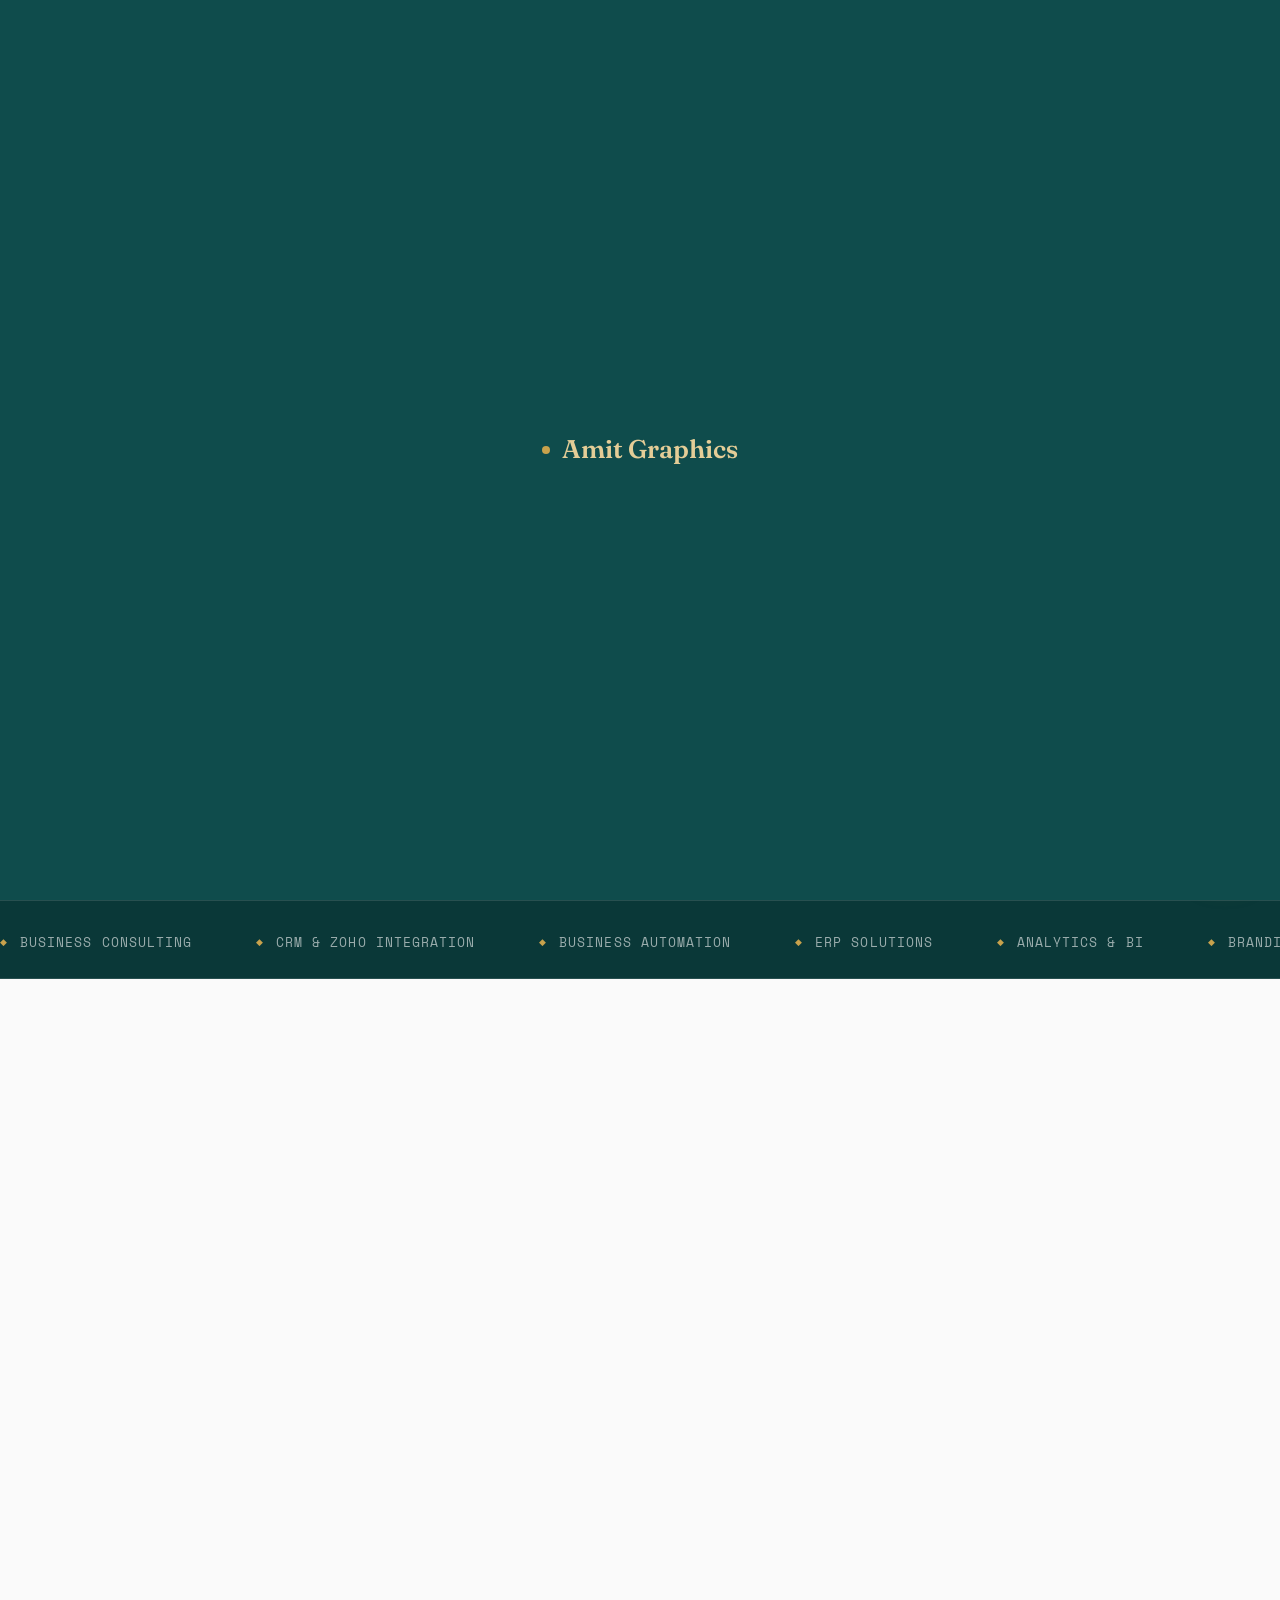
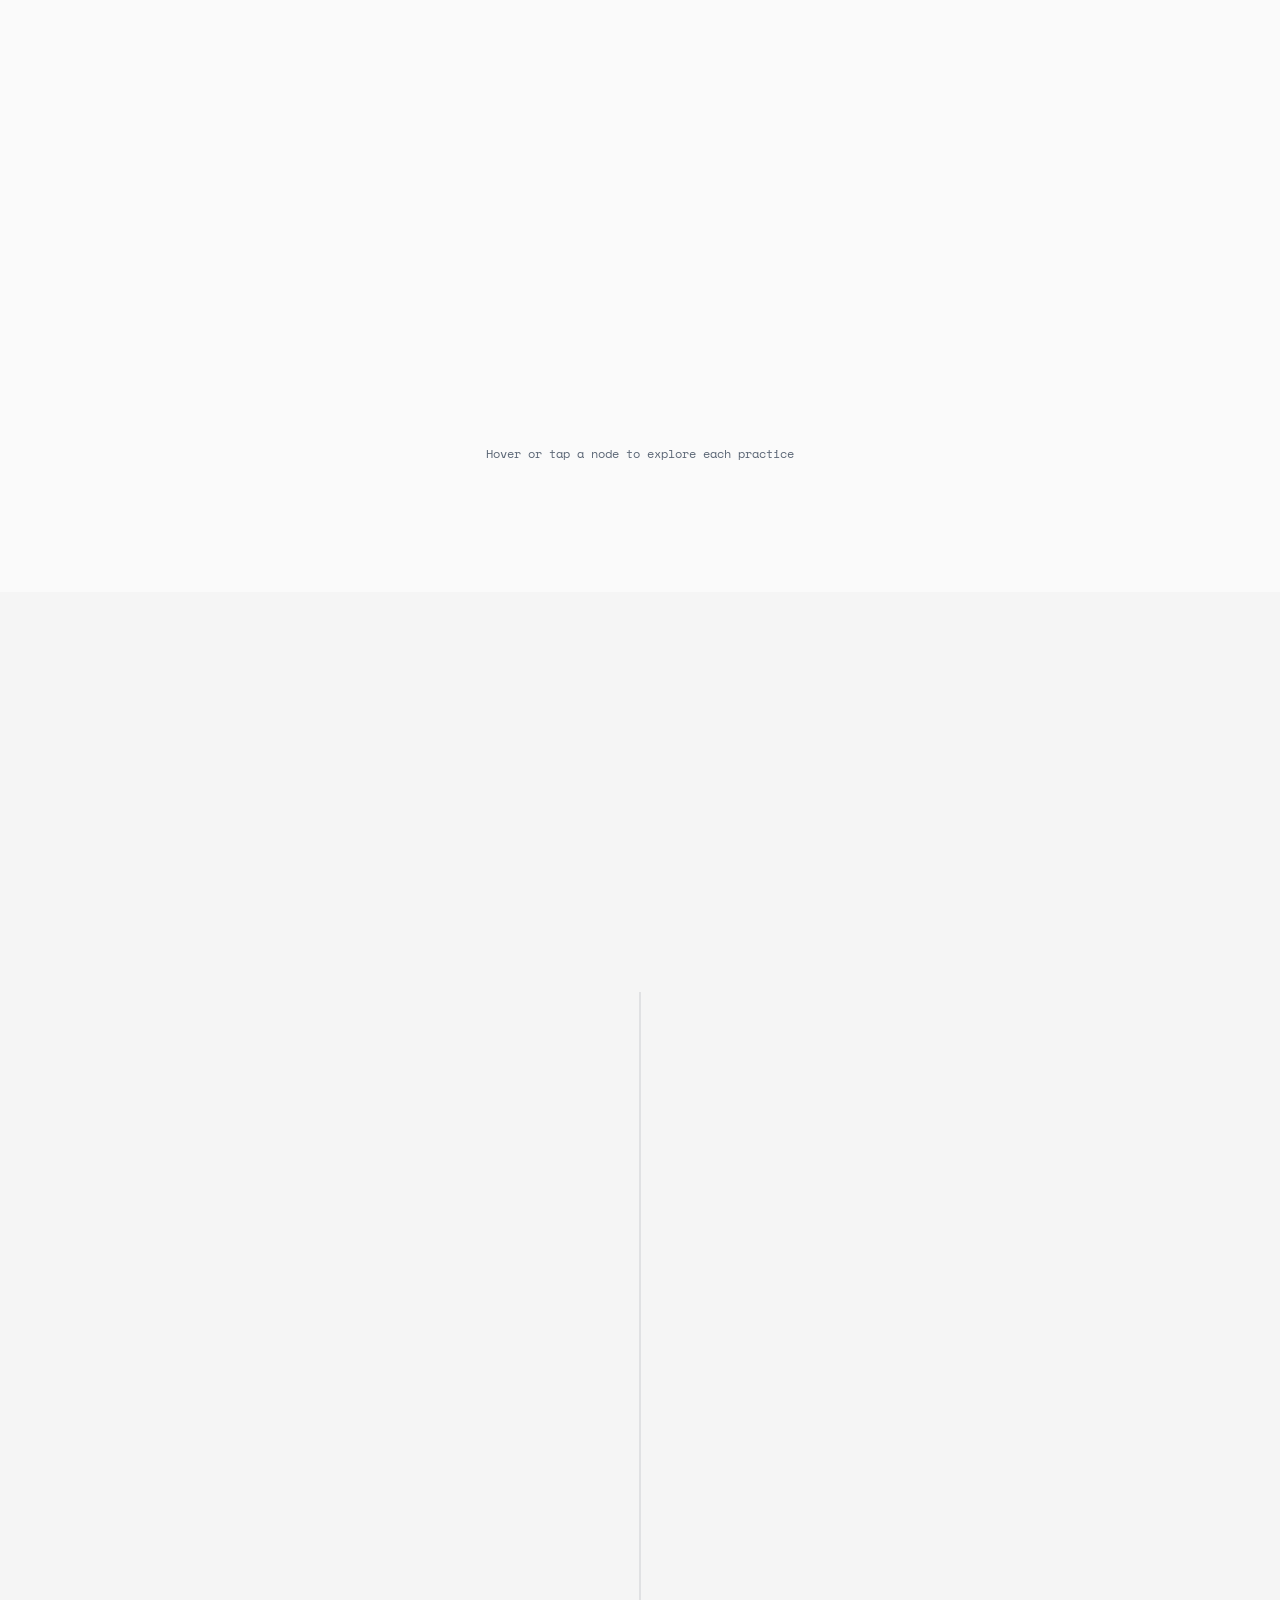
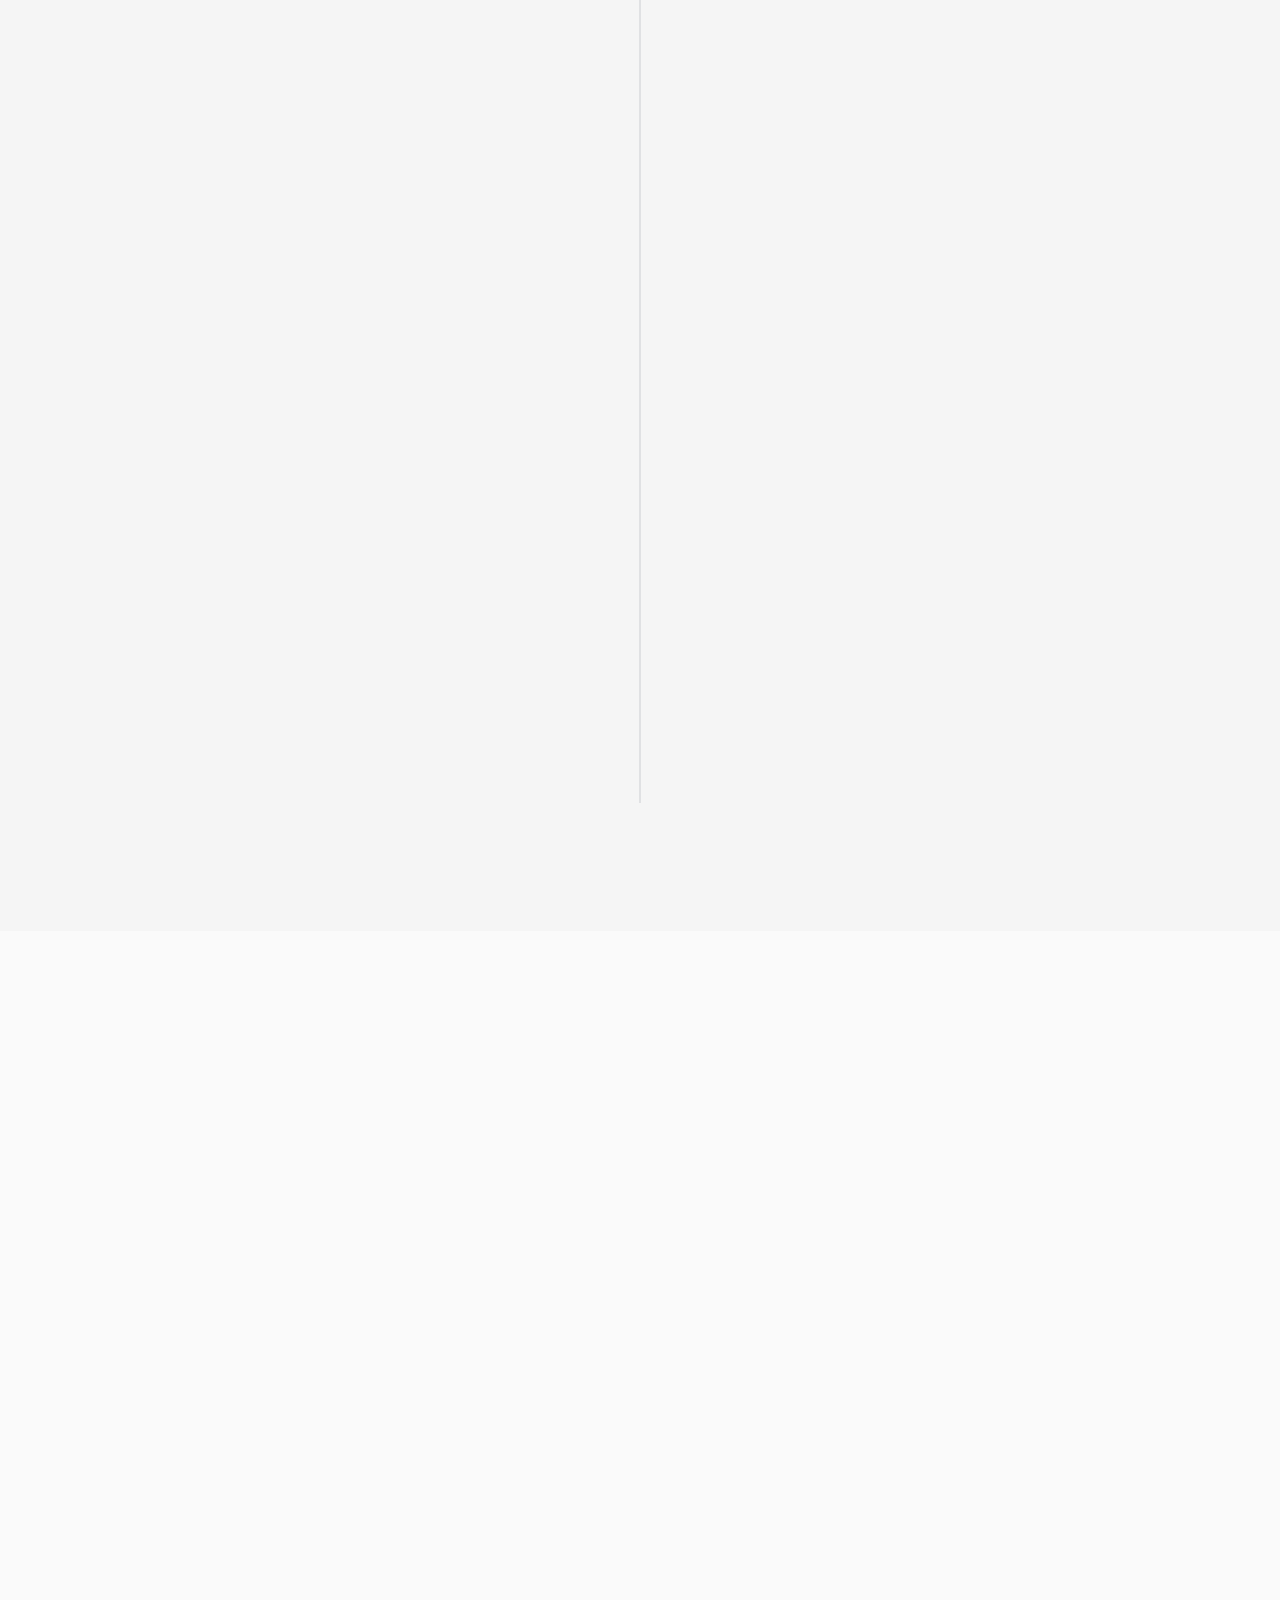
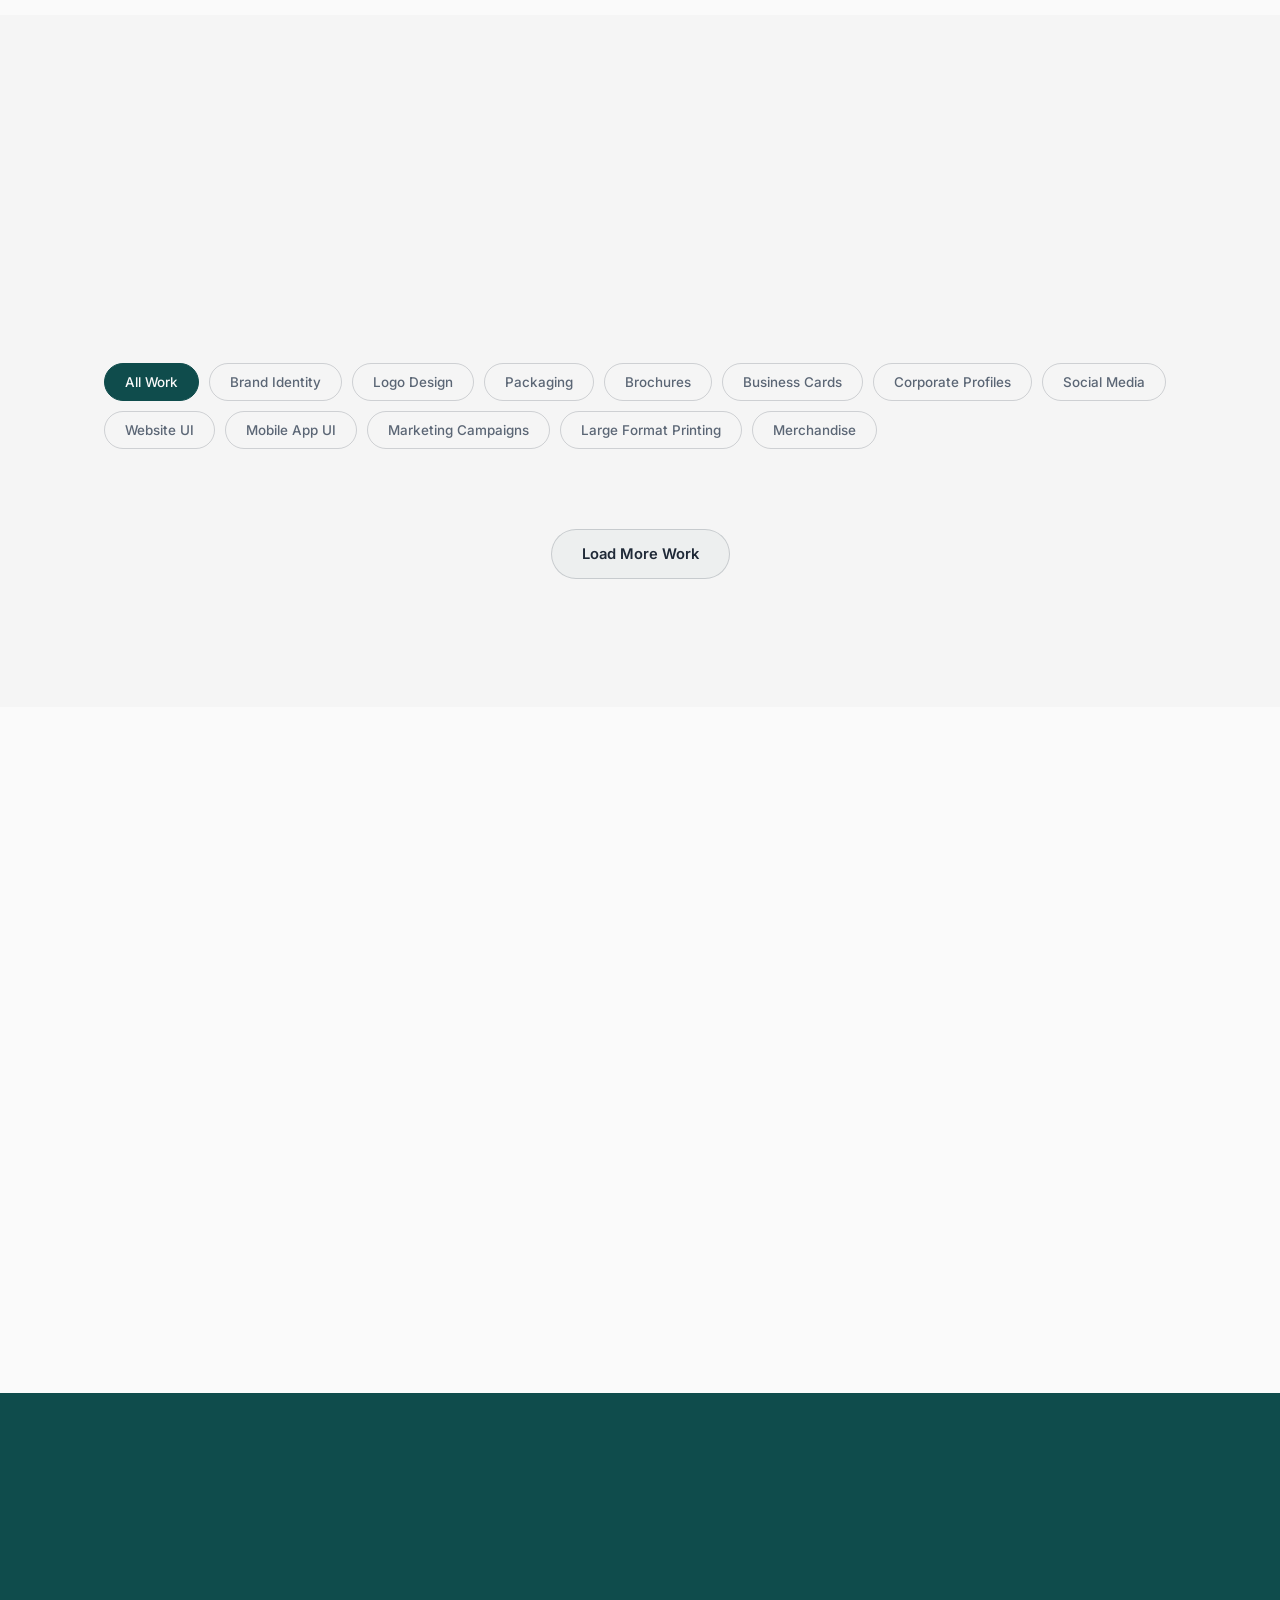
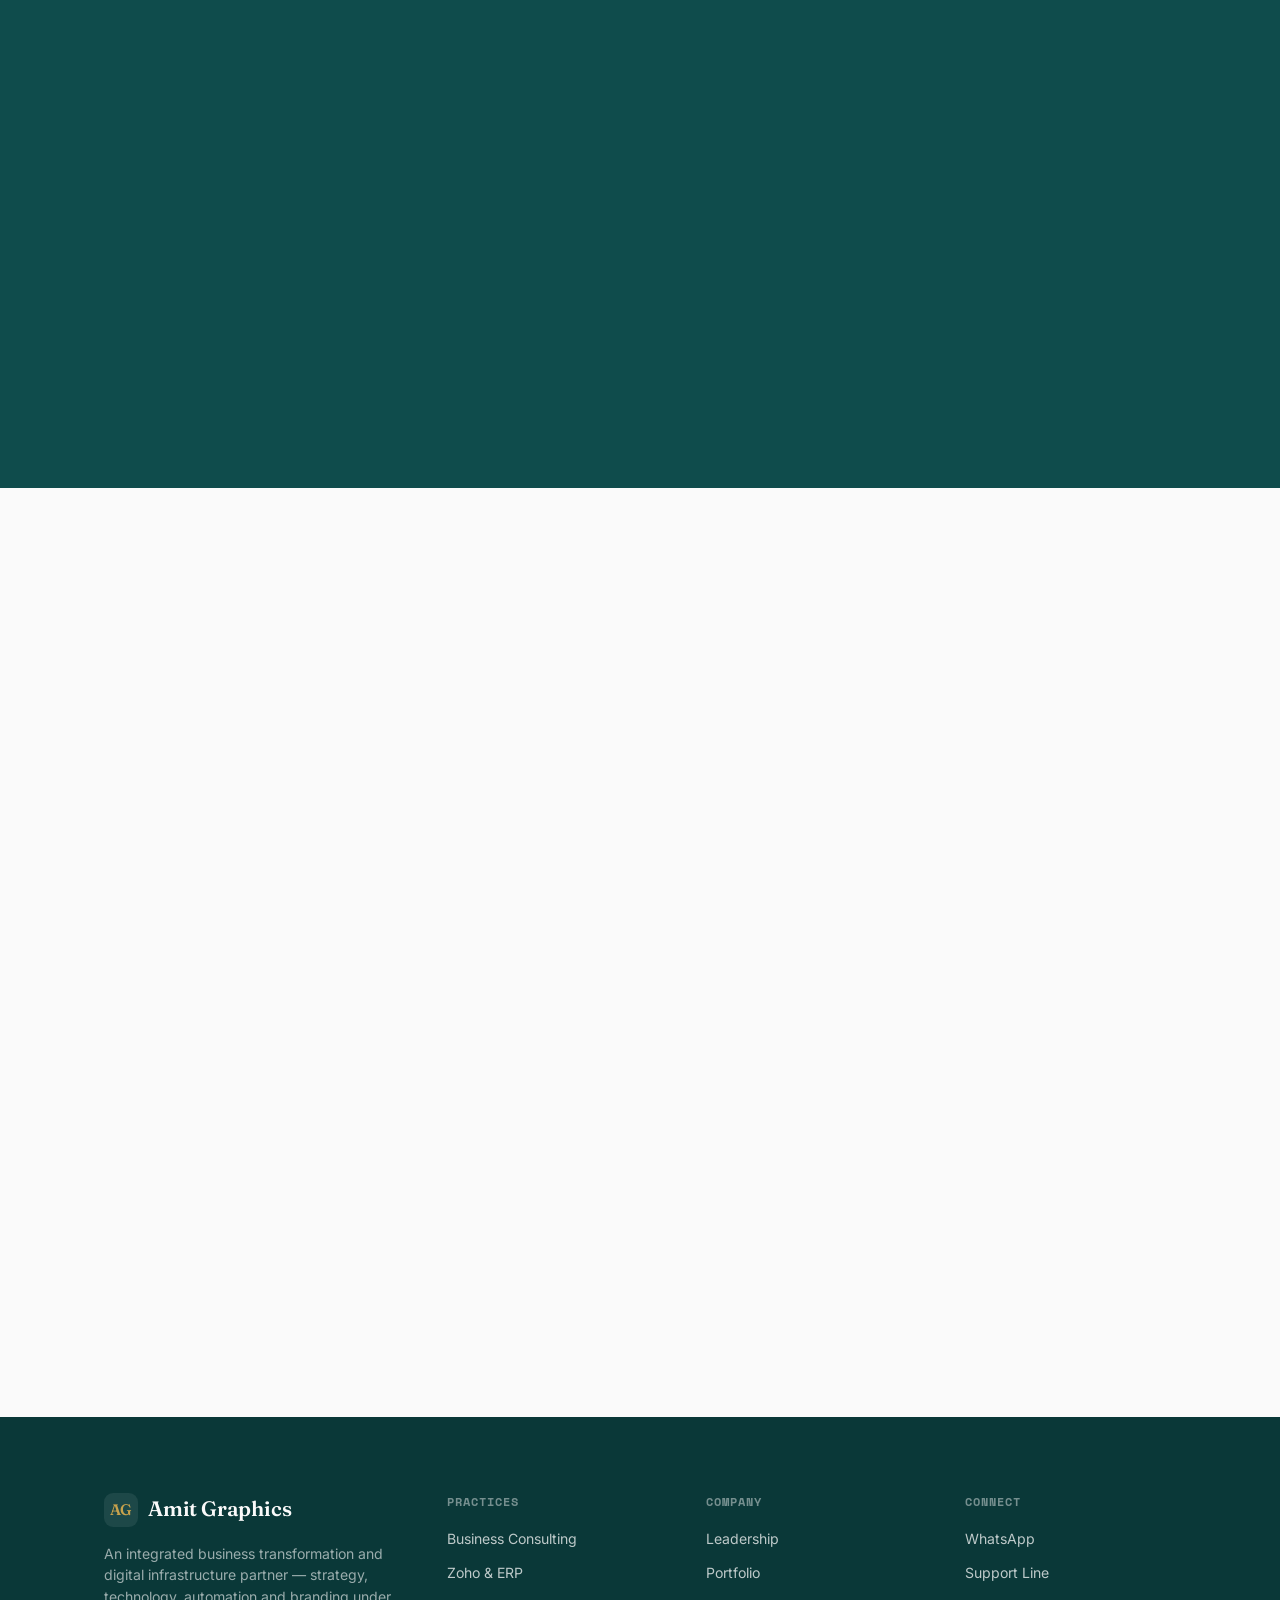
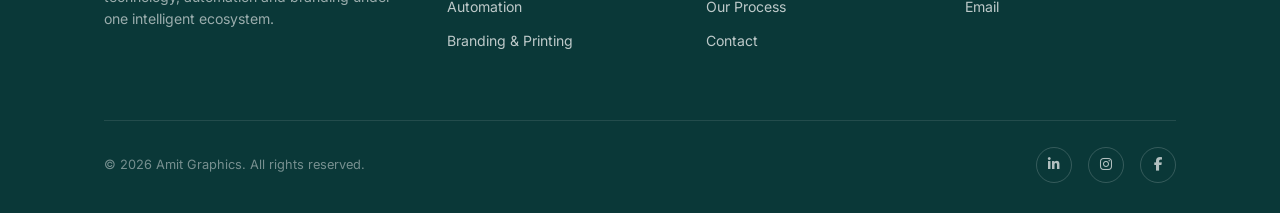
==== commit e6f50149: "Add files via upload" ====
--- a/amit-graphics-website.html
+++ b/amit-graphics-website.html
@@ -3,8 +3,38 @@
 <head>
 <meta charset="UTF-8">
 <meta name="viewport" content="width=device-width, initial-scale=1.0">
-<title>Amit Graphics — Business Transformation & Digital Infrastructure</title>
-<meta name="description" content="Amit Graphics is an integrated business transformation and digital infrastructure partner — strategy, technology, automation and branding under one intelligent ecosystem.">
+<title>Amit Graphics | Business Transformation &amp; Digital Infrastructure Partner</title>
+<meta name="description" content="Amit Graphics helps businesses grow through consulting, branding, automation, digital infrastructure, and technology — everything your business needs under one intelligent ecosystem.">
+<meta name="keywords" content="business consulting, digital transformation, Zoho consulting, business automation, ERP, branding agency, Amit Graphics">
+<meta name="author" content="Amit Graphics">
+<link rel="canonical" href="https://www.amitgraphics.example/">
+
+<!-- Open Graph -->
+<meta property="og:type" content="website">
+<meta property="og:title" content="Amit Graphics | Business Transformation & Digital Infrastructure Partner">
+<meta property="og:description" content="Consulting, branding, automation, digital infrastructure, and technology — under one intelligent ecosystem.">
+<meta property="og:url" content="https://www.amitgraphics.example/">
+<meta property="og:image" content="assets/images/og-cover.jpg">
+
+<!-- Twitter -->
+<meta name="twitter:card" content="summary_large_image">
+<meta name="twitter:title" content="Amit Graphics | Business Transformation & Digital Infrastructure Partner">
+<meta name="twitter:description" content="Consulting, branding, automation, digital infrastructure, and technology — under one intelligent ecosystem.">
+<meta name="twitter:image" content="assets/images/og-cover.jpg">
+
+<script type="application/ld+json">
+{
+  "@context": "https://schema.org",
+  "@type": "ProfessionalService",
+  "name": "Amit Graphics",
+  "description": "Business transformation and digital infrastructure consulting partner.",
+  "url": "https://www.amitgraphics.example/",
+  "email": "theamitgraphics@gmail.com",
+  "telephone": "+917894761611",
+  "founder": { "@type": "Person", "name": "Amit Kumar Sahoo", "jobTitle": "Founder & CEO" },
+  "areaServed": "IN"
+}
+</script>
 
 <link rel="preconnect" href="https://fonts.googleapis.com">
 <link rel="preconnect" href="https://fonts.gstatic.com" crossorigin>
@@ -12,603 +42,397 @@
 <link rel="stylesheet" href="https://cdnjs.cloudflare.com/ajax/libs/font-awesome/6.5.1/css/all.min.css">
 
 <style>
-/* ============================================
+/* ==========================================================================
    TOKENS
-   ============================================ */
+   ========================================================================== */
 :root{
-  --ink:#0a0c11;
-  --surface:#12151d;
-  --surface-2:#191d27;
-  --line:rgba(245,246,248,0.09);
-  --line-strong:rgba(245,246,248,0.16);
-  --text:#f2f3f6;
-  --muted:#8b93a7;
-  --muted-2:#5c6376;
-
-  --indigo:#4b3fff;
-  --violet:#8a3fff;
-  --cyan:#3fdfff;
-  --gold:#c9a24b;
-  --gold-soft:#e8cf9a;
-
-  --grad-signature: linear-gradient(115deg, var(--indigo) 0%, var(--violet) 48%, var(--cyan) 100%);
-
-  --display: 'Fraunces', serif;
-  --body: 'Inter', sans-serif;
-  --mono: 'Space Mono', monospace;
-
-  --container: 1180px;
-  --edge: clamp(24px, 5vw, 72px);
+  --emerald:#0F4C4C;
+  --emerald-deep:#0A3838;
+  --emerald-tint:#E7F0EE;
+  --platinum:#E5E7EB;
+  --platinum-deep:#CBD0D6;
+  --gold:#C8A24C;
+  --gold-soft:#E4CD97;
+  --charcoal:#1F2937;
+  --soft-white:#FAFAFA;
+  --light-gray:#F5F5F5;
+
+  --bg:var(--soft-white);
+  --bg-alt:var(--light-gray);
+  --surface:#FFFFFF;
+  --text:var(--charcoal);
+  --text-muted:#5B6675;
+  --line:rgba(31,41,55,0.10);
+  --line-strong:rgba(31,41,55,0.18);
+
+  --display:'Fraunces', serif;
+  --body:'Inter', sans-serif;
+  --mono:'Space Mono', monospace;
+
+  --container:1200px;
+  --edge:clamp(24px, 5vw, 72px);
+  --radius-sm:10px;
+  --radius-md:16px;
+  --radius-lg:24px;
+  --ease:cubic-bezier(.22,.8,.28,1);
 }
 
 *{margin:0;padding:0;box-sizing:border-box;}
 html{scroll-behavior:smooth;}
-body{
-  background:var(--ink);
-  color:var(--text);
-  font-family:var(--body);
-  font-weight:400;
-  line-height:1.5;
-  overflow-x:hidden;
-  -webkit-font-smoothing:antialiased;
-}
-::selection{background:var(--violet);color:#fff;}
-
-a{color:inherit;text-decoration:none;}
-img{max-width:100%;display:block;}
-button{font-family:inherit;cursor:pointer;border:none;background:none;color:inherit;}
+body{background:var(--bg); color:var(--text); font-family:var(--body); line-height:1.55; -webkit-font-smoothing:antialiased; overflow-x:hidden;}
+::selection{background:var(--gold); color:var(--emerald-deep);}
+a{color:inherit; text-decoration:none;}
+img{max-width:100%; display:block;}
+button{font-family:inherit; cursor:pointer; border:none; background:none; color:inherit;}
+ul{list-style:none;}
 
 @media (prefers-reduced-motion: reduce){
   *{animation-duration:0.01ms !important; animation-iteration-count:1 !important; transition-duration:0.01ms !important; scroll-behavior:auto !important;}
 }
-
-:focus-visible{outline:2px solid var(--cyan); outline-offset:3px; border-radius:2px;}
+:focus-visible{outline:2px solid var(--emerald); outline-offset:3px; border-radius:2px;}
 
 .wrap{max-width:var(--container); margin:0 auto; padding:0 var(--edge);}
-.eyebrow{
-  font-family:var(--mono);
-  font-size:0.72rem;
-  letter-spacing:0.14em;
-  text-transform:uppercase;
-  color:var(--cyan);
-  display:inline-flex;
-  align-items:center;
-  gap:10px;
-}
-.eyebrow::before{
-  content:'';
-  width:18px;height:1px;
-  background:var(--cyan);
-  display:inline-block;
-}
-h1,h2,h3{font-family:var(--display); font-weight:500; letter-spacing:-0.01em;}
-.section{padding:min(14vw,148px) 0;}
-.section-head{max-width:640px; margin-bottom:56px;}
-.section-head h2{font-size:clamp(2rem,4.4vw,3.1rem); line-height:1.08; margin-top:14px;}
-.section-head p{color:var(--muted); font-size:1.05rem; margin-top:18px; max-width:52ch;}
-
-.btn{
-  display:inline-flex; align-items:center; gap:10px;
-  padding:15px 28px;
-  border-radius:999px;
-  font-size:0.92rem; font-weight:500;
-  transition:transform .35s cubic-bezier(.2,.8,.2,1), box-shadow .35s ease, background .35s ease;
-  white-space:nowrap;
-}
-.btn-primary{
-  background:var(--grad-signature);
-  color:#08090c;
-  font-weight:600;
-  box-shadow:0 8px 30px -8px rgba(138,63,255,0.55);
-}
-.btn-primary:hover{transform:translateY(-2px); box-shadow:0 14px 40px -8px rgba(138,63,255,0.7);}
-.btn-ghost{
-  border:1px solid var(--line-strong);
-  color:var(--text);
-  background:rgba(255,255,255,0.02);
-}
-.btn-ghost:hover{border-color:var(--cyan); background:rgba(63,223,255,0.06); transform:translateY(-2px);}
-.btn-text{color:var(--muted); font-size:0.92rem; display:inline-flex; align-items:center; gap:8px;}
+.section{padding:min(12vw, 128px) 0;}
+.section-alt{background:var(--bg-alt);}
+.section-emerald{background:var(--emerald); color:var(--soft-white);}
+.section-emerald .text-muted{color:rgba(250,250,250,0.72);}
+.section-emerald h1, .section-emerald h2, .section-emerald h3{color:var(--soft-white);}
+
+.eyebrow{font-family:var(--mono); font-size:0.72rem; letter-spacing:0.14em; text-transform:uppercase; color:var(--emerald); display:inline-flex; align-items:center; gap:10px;}
+.eyebrow::before{content:''; width:20px; height:1px; background:var(--gold); display:inline-block;}
+.section-emerald .eyebrow{color:var(--gold-soft);}
+
+h1,h2,h3{font-family:var(--display); font-weight:500; letter-spacing:-0.01em; color:var(--text);}
+.section-head{max-width:660px; margin-bottom:56px;}
+.section-head h2{font-size:clamp(2rem,4.2vw,3rem); line-height:1.1; margin-top:14px;}
+.section-head p{color:var(--text-muted); font-size:1.05rem; margin-top:18px; max-width:54ch;}
+.section-emerald .section-head p{color:rgba(250,250,250,0.72);}
+.text-muted{color:var(--text-muted);}
+
+/* Buttons */
+.btn{position:relative; display:inline-flex; align-items:center; gap:10px; padding:15px 30px; border-radius:999px; font-size:0.92rem; font-weight:600; overflow:hidden; transition:transform .35s var(--ease), box-shadow .35s var(--ease), background .35s var(--ease), color .35s var(--ease);}
+.btn-primary{background:var(--gold); color:var(--emerald-deep); box-shadow:0 10px 26px -10px rgba(200,162,76,0.6);}
+.btn-primary:hover{transform:translateY(-2px); box-shadow:0 16px 34px -10px rgba(200,162,76,0.75);}
+.btn-outline{border:1px solid var(--line-strong); color:var(--text); background:rgba(15,76,76,0.03);}
+.btn-outline:hover{border-color:var(--emerald); background:var(--emerald-tint); transform:translateY(-2px);}
+.section-emerald .btn-outline{border-color:rgba(250,250,250,0.14); color:var(--soft-white); background:rgba(255,255,255,0.04);}
+.section-emerald .btn-outline:hover{border-color:var(--gold); background:rgba(255,255,255,0.08);}
+.btn-text{color:var(--text-muted); font-size:0.92rem; display:inline-flex; align-items:center; gap:8px; font-weight:500;}
 .btn-text i{transition:transform .3s ease;}
-.btn-text:hover{color:var(--text);}
+.btn-text:hover{color:var(--emerald);}
 .btn-text:hover i{transform:translateX(4px);}
-
-/* ============================================
-   NAV
-   ============================================ */
-header{
-  position:fixed; top:0; left:0; right:0; z-index:100;
-  padding:20px var(--edge);
-  display:flex; align-items:center; justify-content:space-between;
-  transition:background .4s ease, backdrop-filter .4s ease, border-color .4s ease, padding .3s ease;
-  border-bottom:1px solid transparent;
-}
-header.scrolled{
-  background:rgba(10,12,17,0.78);
-  backdrop-filter:blur(16px) saturate(140%);
-  -webkit-backdrop-filter:blur(16px) saturate(140%);
-  border-bottom:1px solid var(--line);
-  padding:14px var(--edge);
-}
-.logo{
-  font-family:var(--display); font-size:1.28rem; font-weight:600;
-  letter-spacing:-0.01em;
-  display:flex; align-items:center; gap:10px;
-}
-.logo .mark{
-  width:9px;height:9px;border-radius:50%;
-  background:var(--grad-signature);
-  box-shadow:0 0 16px 2px rgba(138,63,255,0.7);
-}
+.btn .ripple{position:absolute; border-radius:50%; background:rgba(255,255,255,0.5); transform:scale(0); animation:ripple .6s var(--ease); pointer-events:none;}
+.btn-outline .ripple{background:rgba(15,76,76,0.25);}
+@keyframes ripple{to{transform:scale(2.6); opacity:0;}}
+.btn.is-loading{pointer-events:none; color:transparent;}
+.btn.is-loading::after{content:''; position:absolute; width:16px; height:16px; border-radius:50%; border:2px solid rgba(0,0,0,0.25); border-top-color:var(--emerald-deep); animation:spin .7s linear infinite;}
+.btn-outline.is-loading::after{border-color:var(--line-strong); border-top-color:var(--emerald);}
+@keyframes spin{to{transform:rotate(360deg);}}
+
+/* Logo */
+.logo{font-family:var(--display); font-size:1.3rem; font-weight:600; letter-spacing:-0.01em; display:flex; align-items:center; gap:10px; color:var(--text);}
+.logo .mark{width:34px; height:34px; border-radius:9px; background:linear-gradient(155deg, var(--emerald), var(--emerald-deep)); display:flex; align-items:center; justify-content:center; font-family:var(--display); font-size:0.95rem; font-weight:600; color:var(--gold-soft); flex-shrink:0;}
+footer .logo{color:var(--soft-white);}
+footer .logo .mark{background:rgba(255,255,255,0.08); color:var(--gold);}
+
+/* Header */
+header{position:fixed; top:0; left:0; right:0; z-index:100; padding:22px var(--edge); display:flex; align-items:center; justify-content:space-between; transition:background .4s var(--ease), padding .3s var(--ease), border-color .4s var(--ease), box-shadow .4s ease; border-bottom:1px solid transparent;}
+header.scrolled{background:rgba(250,250,250,0.85); backdrop-filter:blur(14px) saturate(140%); -webkit-backdrop-filter:blur(14px) saturate(140%); border-bottom:1px solid var(--line); padding:14px var(--edge); box-shadow:0 4px 24px -12px rgba(15,76,76,0.15);}
 nav.links{display:flex; gap:36px; align-items:center;}
-nav.links a{
-  font-size:0.88rem; color:var(--muted); font-weight:500;
-  position:relative; padding:4px 0;
-}
-nav.links a::after{
-  content:''; position:absolute; left:0; bottom:0; height:1px; width:0;
-  background:var(--cyan); transition:width .3s ease;
-}
-nav.links a:hover{color:var(--text);}
-nav.links a:hover::after{width:100%;}
+nav.links a{font-size:0.88rem; color:var(--text-muted); font-weight:500; position:relative; padding:4px 0;}
+nav.links a::after{content:''; position:absolute; left:0; bottom:0; height:1px; width:0; background:var(--gold); transition:width .3s ease;}
+nav.links a:hover{color:var(--emerald);}
+nav.links a:hover::after, nav.links a.active::after{width:100%;}
 .nav-cta{display:flex; align-items:center; gap:18px;}
 .nav-cta .btn{padding:11px 22px; font-size:0.85rem;}
-.menu-btn{display:none; font-size:1.3rem;}
-
-@media (max-width:920px){
-  nav.links{display:none;}
-  .menu-btn{display:block;}
-  .nav-cta .btn-ghost{display:none;}
-}
-
-/* ============================================
+.menu-btn{display:none; font-size:1.3rem; color:var(--emerald);}
+
+.mobile-menu{position:fixed; inset:0; z-index:150; background:var(--emerald); display:flex; flex-direction:column; padding:24px var(--edge) 40px; transform:translateY(-100%); transition:transform .5s var(--ease);}
+.mobile-menu.open{transform:translateY(0);}
+.mobile-menu-top{display:flex; align-items:center; justify-content:space-between;}
+.mobile-menu .close-btn{font-size:1.4rem; color:var(--soft-white);}
+.mobile-menu nav{display:flex; flex-direction:column; gap:8px; margin-top:60px;}
+.mobile-menu nav a{font-family:var(--display); font-size:2rem; color:var(--soft-white); padding:14px 0; border-bottom:1px solid rgba(255,255,255,0.1);}
+.mobile-menu .m-cta{margin-top:auto; display:flex; gap:14px; flex-wrap:wrap;}
+@media (max-width:920px){nav.links{display:none;} .nav-cta .btn-outline{display:none;} .menu-btn{display:block;}}
+
+/* Reveal / animations */
+.reveal{opacity:0; transform:translateY(28px); transition:opacity .8s var(--ease), transform .8s var(--ease);}
+.reveal.visible{opacity:1; transform:translateY(0);}
+.fade-scale{opacity:0; transform:scale(0.96); transition:opacity .5s ease, transform .5s ease;}
+.fade-scale.visible{opacity:1; transform:scale(1);}
+
+@keyframes floatA{0%,100%{transform:translateY(0);} 50%{transform:translateY(-14px);}}
+@keyframes floatB{0%,100%{transform:translateY(0);} 50%{transform:translateY(10px);}}
+@keyframes floatC{0%,100%{transform:translateY(0);} 50%{transform:translateY(-8px);}}
+.float-a{animation:floatA 8s ease-in-out infinite;}
+.float-b{animation:floatB 9s ease-in-out infinite;}
+.float-c{animation:floatC 7.5s ease-in-out infinite;}
+
+.scroll-cue{position:absolute; bottom:36px; left:50%; transform:translateX(-50%); display:flex; flex-direction:column; align-items:center; gap:8px; color:rgba(250,250,250,0.5); font-family:var(--mono); font-size:0.68rem; letter-spacing:0.1em; text-transform:uppercase; z-index:3;}
+.scroll-cue .line{width:1px; height:34px; background:linear-gradient(rgba(250,250,250,0.5), transparent); animation:pulseLine 2s ease-in-out infinite;}
+@keyframes pulseLine{0%,100%{opacity:0.25;} 50%{opacity:1;}}
+
+.marquee-strip{border-top:1px solid rgba(250,250,250,0.12); border-bottom:1px solid rgba(250,250,250,0.12); padding:26px 0; overflow:hidden; white-space:nowrap; background:var(--emerald-deep);}
+.marquee-track{display:inline-flex; gap:64px; animation:scrollX 34s linear infinite;}
+@keyframes scrollX{from{transform:translateX(0);} to{transform:translateX(-50%);}}
+.marquee-track span{font-family:var(--mono); font-size:0.82rem; color:rgba(250,250,250,0.6); text-transform:uppercase; letter-spacing:0.08em; display:inline-flex; align-items:center; gap:12px;}
+.marquee-track span::before{content:'◆'; color:var(--gold); font-size:0.55rem;}
+
+.page-loader{position:fixed; inset:0; z-index:400; background:var(--emerald); display:flex; align-items:center; justify-content:center; transition:opacity .6s var(--ease), visibility .6s var(--ease);}
+.page-loader.hidden{opacity:0; visibility:hidden; pointer-events:none;}
+.loader-mark{font-family:var(--display); font-size:1.6rem; color:var(--gold-soft); font-weight:600; display:flex; align-items:center; gap:12px;}
+.loader-mark .dot{width:8px; height:8px; border-radius:50%; background:var(--gold); animation:pulseDot 1.1s ease-in-out infinite;}
+@keyframes pulseDot{0%,100%{transform:scale(0.6); opacity:0.4;} 50%{transform:scale(1); opacity:1;}}
+
+.divider-line{width:60px; height:2px; background:var(--gold); transform:scaleX(0); transform-origin:left; transition:transform .8s var(--ease); margin:0 auto;}
+.divider-line.visible{transform:scaleX(1);}
+
+/* ==========================================================================
    HERO
-   ============================================ */
-.hero{
-  position:relative;
-  min-height:100vh;
-  display:flex; align-items:center;
-  padding-top:120px;
-  overflow:hidden;
-}
-#hero-canvas{
-  position:absolute; inset:0; width:100%; height:100%;
-  opacity:0.9;
-}
-.hero-noise{
-  position:absolute; inset:0;
-  background-image:radial-gradient(circle at 1px 1px, rgba(255,255,255,0.045) 1px, transparent 0);
-  background-size:26px 26px;
-  pointer-events:none;
-  mask-image:radial-gradient(ellipse at 50% 40%, black 0%, transparent 72%);
-}
-.hero-inner{
-  position:relative; z-index:2;
-  display:grid; grid-template-columns:1.15fr 0.85fr; gap:60px;
-  align-items:center;
-  width:100%;
-}
+   ========================================================================== */
+.hero{position:relative; min-height:100vh; display:flex; align-items:center; padding-top:120px; overflow:hidden; background:var(--emerald); color:var(--soft-white);}
+#hero-canvas{position:absolute; inset:0; width:100%; height:100%;}
+.hero-inner{position:relative; z-index:2; display:grid; grid-template-columns:1.15fr 0.85fr; gap:60px; align-items:center; width:100%;}
 .hero-copy .eyebrow{margin-bottom:26px;}
-.hero-copy h1{
-  font-size:clamp(2.6rem, 5.6vw, 4.6rem);
-  line-height:1.04;
-  font-weight:500;
-}
-.hero-copy h1 em{
-  font-style:italic; font-weight:400;
-  background:var(--grad-signature);
-  -webkit-background-clip:text; background-clip:text; color:transparent;
-}
-.hero-copy p{
-  margin-top:26px; color:var(--muted); font-size:1.12rem; max-width:46ch;
-}
-.hero-actions{display:flex; gap:16px; margin-top:42px; flex-wrap:wrap;}
-.hero-stats{
-  display:flex; gap:40px; margin-top:64px; padding-top:36px;
-  border-top:1px solid var(--line);
-}
-.hero-stats .stat b{
-  font-family:var(--display); font-size:1.9rem; font-weight:500; display:block;
-  background:var(--grad-signature); -webkit-background-clip:text; background-clip:text; color:transparent;
-}
-.hero-stats .stat span{color:var(--muted-2); font-size:0.8rem; font-family:var(--mono); text-transform:uppercase; letter-spacing:0.06em;}
+.hero-copy h1{font-size:clamp(2.6rem,5.6vw,4.4rem); line-height:1.05; color:var(--soft-white);}
+.hero-copy h1 em{font-style:italic; font-weight:400; color:var(--gold-soft);}
+.hero-copy p{margin-top:24px; color:rgba(250,250,250,0.75); font-size:1.1rem; max-width:48ch;}
+.hero-actions{display:flex; gap:16px; margin-top:40px; flex-wrap:wrap;}
+.hero-stats{display:flex; gap:40px; margin-top:60px; padding-top:32px; border-top:1px solid rgba(250,250,250,0.14);}
+.hero-stats .stat b{font-family:var(--display); font-size:1.85rem; font-weight:500; display:block; color:var(--gold-soft);}
+.hero-stats .stat span{color:rgba(250,250,250,0.5); font-size:0.78rem; font-family:var(--mono); text-transform:uppercase; letter-spacing:0.06em;}
 
 .hero-panel{position:relative;}
-.panel-stack{position:relative; height:520px;}
-.glass-card{
-  position:absolute;
-  background:linear-gradient(155deg, rgba(255,255,255,0.06), rgba(255,255,255,0.015));
-  border:1px solid var(--line-strong);
-  border-radius:20px;
-  backdrop-filter:blur(18px);
-  -webkit-backdrop-filter:blur(18px);
-  box-shadow:0 30px 60px -20px rgba(0,0,0,0.6);
-  padding:22px;
-}
-.card-a{top:0; right:0; width:88%; height:230px; z-index:3; animation:float1 8s ease-in-out infinite;}
-.card-b{top:180px; left:0; width:72%; height:190px; z-index:2; animation:float2 9s ease-in-out infinite;}
-.card-c{bottom:0; right:40px; width:60%; height:150px; z-index:4; animation:float3 7.5s ease-in-out infinite;}
-@keyframes float1{0%,100%{transform:translateY(0px);} 50%{transform:translateY(-14px);}}
-@keyframes float2{0%,100%{transform:translateY(0px);} 50%{transform:translateY(10px);}}
-@keyframes float3{0%,100%{transform:translateY(0px);} 50%{transform:translateY(-8px);}}
-
-.card-a .tag, .card-c .tag{font-family:var(--mono); font-size:0.68rem; color:var(--cyan); text-transform:uppercase; letter-spacing:0.08em;}
-.card-a h4{font-family:var(--display); font-size:1.05rem; margin-top:10px; font-weight:500;}
-.mini-bars{display:flex; align-items:flex-end; gap:6px; height:70px; margin-top:16px;}
-.mini-bars i{
-  flex:1; border-radius:3px 3px 0 0;
-  background:var(--grad-signature); opacity:0.85;
-}
-.card-b .row{display:flex; align-items:center; gap:12px; padding:9px 0; border-bottom:1px solid var(--line);}
+.panel-stack{position:relative; height:500px;}
+.glass-card{position:absolute; background:rgba(255,255,255,0.06); border:1px solid rgba(255,255,255,0.14); border-radius:18px; backdrop-filter:blur(16px); -webkit-backdrop-filter:blur(16px); box-shadow:0 30px 60px -20px rgba(0,0,0,0.4); padding:22px;}
+.card-a{top:0; right:0; width:88%; height:220px; z-index:3;}
+.card-b{top:170px; left:0; width:72%; height:180px; z-index:2;}
+.card-c{bottom:0; right:40px; width:60%; height:140px; z-index:4;}
+.card-a .tag, .card-c .tag{font-family:var(--mono); font-size:0.68rem; color:var(--gold-soft); text-transform:uppercase; letter-spacing:0.08em;}
+.card-a h4{font-family:var(--display); font-size:1.05rem; margin-top:10px; font-weight:500; color:#fff;}
+.mini-bars{display:flex; align-items:flex-end; gap:6px; height:64px; margin-top:16px;}
+.mini-bars i{flex:1; border-radius:3px 3px 0 0; background:var(--gold); opacity:0.75;}
+.card-b .row{display:flex; align-items:center; gap:12px; padding:9px 0; border-bottom:1px solid rgba(255,255,255,0.1);}
 .card-b .row:last-child{border-bottom:none;}
-.dot{width:7px;height:7px;border-radius:50%;}
-.dot.g{background:#3fffa0;} .dot.y{background:var(--gold);} .dot.c{background:var(--cyan);}
-.card-b .row span{font-size:0.78rem; color:var(--muted);}
-.card-c .ring{
-  width:64px;height:64px;border-radius:50%;
-  background:conic-gradient(var(--cyan) 0deg 260deg, rgba(255,255,255,0.08) 260deg 360deg);
-  display:flex; align-items:center; justify-content:center;
-  margin-bottom:0;
-}
-.card-c .ring span{
-  width:48px;height:48px; border-radius:50%; background:var(--surface);
-  display:flex; align-items:center; justify-content:center;
-  font-family:var(--mono); font-size:0.72rem;
-}
+.dot{width:7px; height:7px; border-radius:50%;}
+.dot.g{background:#5fd7a0;} .dot.y{background:var(--gold);} .dot.c{background:#8fd7e8;}
+.card-b .row span{font-size:0.78rem; color:rgba(250,250,250,0.7);}
 .card-c-inner{display:flex; align-items:center; gap:16px; height:100%;}
-.card-c p{font-size:0.8rem; color:var(--muted);}
-.card-c b{display:block; font-family:var(--display); font-size:1rem; margin-bottom:4px;}
-
-.scroll-cue{
-  position:absolute; bottom:36px; left:50%; transform:translateX(-50%);
-  display:flex; flex-direction:column; align-items:center; gap:8px;
-  color:var(--muted-2); font-family:var(--mono); font-size:0.68rem; letter-spacing:0.1em; text-transform:uppercase;
-  z-index:3;
-}
-.scroll-cue .line{width:1px; height:34px; background:linear-gradient(var(--muted-2), transparent); animation:pulse-line 2s ease-in-out infinite;}
-@keyframes pulse-line{0%,100%{opacity:0.3;} 50%{opacity:1;}}
-
-@media (max-width:980px){
-  .hero-inner{grid-template-columns:1fr;}
-  .hero-panel{display:none;}
-  .hero-stats{flex-wrap:wrap; row-gap:24px;}
-}
-
-/* ============================================
-   MARQUEE / TRUST STRIP
-   ============================================ */
-.marquee-strip{
-  border-top:1px solid var(--line); border-bottom:1px solid var(--line);
-  padding:26px 0; overflow:hidden; white-space:nowrap;
-  background:var(--surface);
-}
-.marquee-track{display:inline-flex; gap:64px; animation:scroll-x 32s linear infinite;}
-@keyframes scroll-x{from{transform:translateX(0);} to{transform:translateX(-50%);}}
-.marquee-track span{
-  font-family:var(--mono); font-size:0.82rem; color:var(--muted-2);
-  text-transform:uppercase; letter-spacing:0.08em;
-  display:inline-flex; align-items:center; gap:12px;
-}
-.marquee-track span::before{content:'◆'; color:var(--gold); font-size:0.6rem;}
-
-/* ============================================
-   ECOSYSTEM (SIGNATURE SECTION)
-   ============================================ */
-.ecosystem{position:relative; background:var(--ink);}
-.ecosystem-stage{
-  position:relative;
-  height:640px;
-  border:1px solid var(--line);
-  border-radius:24px;
-  background:radial-gradient(ellipse at 50% 50%, rgba(75,63,255,0.08), transparent 65%), var(--surface);
-  overflow:hidden;
-}
+.card-c .ring{width:60px; height:60px; border-radius:50%; background:conic-gradient(var(--gold) 0deg 260deg, rgba(255,255,255,0.1) 260deg 360deg); display:flex; align-items:center; justify-content:center;}
+.card-c .ring span{width:46px; height:46px; border-radius:50%; background:var(--emerald-deep); display:flex; align-items:center; justify-content:center; font-family:var(--mono); font-size:0.7rem; color:#fff;}
+.card-c p{font-size:0.8rem; color:rgba(250,250,250,0.65);}
+.card-c b{display:block; font-family:var(--display); font-size:1rem; margin-bottom:4px; color:#fff;}
+@media (max-width:920px){.hero-inner{grid-template-columns:1fr;} .hero-panel{display:none;} .hero-stats{flex-wrap:wrap; row-gap:24px;}}
+
+/* ==========================================================================
+   ECOSYSTEM
+   ========================================================================== */
+.ecosystem-stage{position:relative; height:620px; border:1px solid var(--line); border-radius:var(--radius-lg); background:var(--emerald-tint); overflow:hidden;}
 #eco-canvas{position:absolute; inset:0; width:100%; height:100%;}
-.eco-center{
-  position:absolute; top:50%; left:50%; transform:translate(-50%,-50%);
-  z-index:5; text-align:center; pointer-events:none;
-}
-.eco-center .core{
-  width:104px;height:104px; border-radius:50%;
-  background:var(--grad-signature);
-  display:flex; align-items:center; justify-content:center;
-  font-family:var(--display); font-weight:600; font-size:1.6rem; color:#08090c;
-  box-shadow:0 0 60px 10px rgba(138,63,255,0.45);
-  margin:0 auto 12px;
-}
-.eco-center span{font-family:var(--mono); font-size:0.68rem; color:var(--muted); text-transform:uppercase; letter-spacing:0.1em;}
-.eco-node{
-  position:absolute; z-index:6;
-  transform:translate(-50%,-50%);
-  padding:10px 16px;
-  border-radius:999px;
-  background:rgba(18,21,29,0.9);
-  border:1px solid var(--line-strong);
-  font-size:0.82rem; font-weight:500;
-  backdrop-filter:blur(10px);
-  cursor:pointer;
-  transition:border-color .3s ease, background .3s ease, transform .3s ease;
-  white-space:nowrap;
-}
-.eco-node:hover, .eco-node.active{
-  border-color:var(--cyan);
-  background:rgba(63,223,255,0.1);
-  transform:translate(-50%,-50%) scale(1.08);
-}
-.eco-detail{
-  position:absolute; z-index:8;
-  max-width:280px;
-  background:rgba(12,14,20,0.96);
-  border:1px solid var(--line-strong);
-  border-radius:16px;
-  padding:20px 22px;
-  box-shadow:0 30px 60px -14px rgba(0,0,0,0.7);
-  opacity:0; visibility:hidden; transform:translateY(8px);
-  transition:opacity .25s ease, transform .25s ease, visibility .25s;
-}
+.eco-center{position:absolute; top:50%; left:50%; transform:translate(-50%,-50%); z-index:5; text-align:center; pointer-events:none;}
+.eco-center .core{width:100px; height:100px; border-radius:50%; background:var(--emerald); display:flex; align-items:center; justify-content:center; font-family:var(--display); font-weight:600; font-size:1.5rem; color:var(--gold-soft); box-shadow:0 0 50px 8px rgba(15,76,76,0.25); margin:0 auto 12px;}
+.eco-center span{font-family:var(--mono); font-size:0.68rem; color:var(--text-muted); text-transform:uppercase; letter-spacing:0.1em;}
+.eco-node{position:absolute; z-index:6; transform:translate(-50%,-50%); padding:10px 16px; border-radius:999px; background:#fff; border:1px solid var(--line-strong); font-size:0.82rem; font-weight:500; cursor:pointer; transition:border-color .3s ease, transform .3s ease, box-shadow .3s ease; white-space:nowrap;}
+.eco-node:hover, .eco-node.active{border-color:var(--gold); box-shadow:0 8px 20px -8px rgba(15,76,76,0.25); transform:translate(-50%,-50%) scale(1.08);}
+.eco-detail{position:absolute; z-index:8; max-width:280px; background:#fff; border:1px solid var(--line-strong); border-radius:16px; padding:20px 22px; box-shadow:0 30px 60px -14px rgba(15,76,76,0.25); opacity:0; visibility:hidden; transform:translateY(8px); transition:opacity .25s ease, transform .25s ease, visibility .25s;}
 .eco-detail.show{opacity:1; visibility:visible; transform:translateY(0);}
-.eco-detail h4{font-family:var(--display); font-size:1.05rem; margin-bottom:10px; color:var(--cyan);}
-.eco-detail ul{list-style:none; display:flex; flex-direction:column; gap:6px;}
-.eco-detail li{font-size:0.82rem; color:var(--muted); position:relative; padding-left:14px;}
-.eco-detail li::before{content:''; position:absolute; left:0; top:8px; width:5px;height:5px;border-radius:50%; background:var(--gold);}
-
-.eco-hint{
-  text-align:center; margin-top:20px; color:var(--muted-2); font-family:var(--mono); font-size:0.75rem;
-  letter-spacing:0.05em;
-}
-@media (max-width:820px){
-  .ecosystem-stage{height:auto; min-height:auto;}
-  .eco-canvas-wrap{display:none;}
-  .eco-list-mobile{display:flex; flex-direction:column;}
-}
-
-/* mobile fallback list for ecosystem */
-.eco-list-mobile{display:none; padding:28px; gap:12px;}
-.eco-list-mobile .eco-item{
-  border:1px solid var(--line); border-radius:14px; padding:18px 20px;
-  background:var(--surface-2);
-}
-.eco-list-mobile .eco-item h4{font-size:1rem; margin-bottom:8px; color:var(--cyan); font-family:var(--display);}
-.eco-list-mobile .eco-item p{font-size:0.85rem; color:var(--muted);}
-
-/* ============================================
-   JOURNEY / TIMELINE
-   ============================================ */
-.journey{background:var(--surface);}
+.eco-detail h4{font-family:var(--display); font-size:1.05rem; margin-bottom:10px; color:var(--emerald);}
+.eco-detail ul{display:flex; flex-direction:column; gap:6px;}
+.eco-detail li{font-size:0.82rem; color:var(--text-muted); position:relative; padding-left:14px;}
+.eco-detail li::before{content:''; position:absolute; left:0; top:8px; width:5px; height:5px; border-radius:50%; background:var(--gold);}
+.eco-hint{text-align:center; margin-top:20px; color:var(--text-muted); font-family:var(--mono); font-size:0.75rem;}
+.eco-list-mobile{display:none; padding:0; gap:12px; flex-direction:column; margin-top:20px;}
+.eco-list-mobile .eco-item{border:1px solid var(--line); border-radius:14px; padding:18px 20px; background:#fff;}
+.eco-list-mobile .eco-item h4{font-size:1rem; margin-bottom:8px; color:var(--emerald); font-family:var(--display);}
+.eco-list-mobile .eco-item p{font-size:0.85rem; color:var(--text-muted);}
+@media (max-width:820px){.ecosystem-stage{display:none;} .eco-hint{display:none;} .eco-list-mobile{display:flex;}}
+
+/* ==========================================================================
+   TIMELINE
+   ========================================================================== */
 .timeline{position:relative; max-width:820px; margin:0 auto;}
-.timeline::before{
-  content:''; position:absolute; left:50%; top:0; bottom:0; width:1px;
-  background:linear-gradient(var(--line-strong), var(--line-strong));
-  transform:translateX(-50%);
-}
-.timeline::after{
-  content:''; position:absolute; left:50%; top:0; width:1px; height:0%;
-  background:var(--grad-signature); transform:translateX(-50%);
-  transition:height 1.2s ease-out;
-}
+.timeline::before{content:''; position:absolute; left:50%; top:0; bottom:0; width:1px; background:var(--line-strong); transform:translateX(-50%);}
+.timeline::after{content:''; position:absolute; left:50%; top:0; width:2px; height:0%; background:var(--gold); transform:translateX(-50%); transition:height 1.2s var(--ease);}
 .timeline.in-view::after{height:100%;}
-.t-item{
-  position:relative; width:50%; padding:0 44px 64px;
-  opacity:0; transform:translateY(24px);
-  transition:opacity .7s ease, transform .7s ease;
-}
+.t-item{position:relative; width:50%; padding:0 44px 60px; opacity:0; transform:translateY(24px); transition:opacity .7s ease, transform .7s ease;}
 .t-item.visible{opacity:1; transform:translateY(0);}
 .t-item:nth-child(odd){left:0; text-align:right;}
 .t-item:nth-child(even){left:50%; text-align:left;}
-.t-item .dot-marker{
-  position:absolute; top:2px; width:13px; height:13px; border-radius:50%;
-  background:var(--ink); border:2px solid var(--cyan);
-  box-shadow:0 0 0 5px var(--surface);
-}
+.t-item .dot-marker{position:absolute; top:2px; width:13px; height:13px; border-radius:50%; background:#fff; border:2px solid var(--gold); box-shadow:0 0 0 5px var(--bg);}
 .t-item:nth-child(odd) .dot-marker{right:-6.5px;}
 .t-item:nth-child(even) .dot-marker{left:-6.5px;}
-.t-item .t-index{font-family:var(--mono); font-size:0.72rem; color:var(--gold); letter-spacing:0.08em;}
-.t-item h3{font-size:1.3rem; margin:8px 0 8px; font-weight:500;}
-.t-item p{color:var(--muted); font-size:0.92rem;}
+.t-item .t-index{font-family:var(--mono); font-size:0.72rem; color:var(--emerald); letter-spacing:0.08em;}
+.t-item h3{font-size:1.25rem; margin:8px 0 8px; font-weight:500;}
+.t-item p{color:var(--text-muted); font-size:0.9rem;}
 @media (max-width:720px){
   .timeline::before, .timeline::after{left:14px; transform:none;}
-  .t-item, .t-item:nth-child(odd), .t-item:nth-child(even){
-    width:100%; left:0 !important; text-align:left !important; padding:0 0 48px 42px;
-  }
+  .t-item{width:100%; left:0 !important; text-align:left !important; padding:0 0 48px 42px;}
   .t-item .dot-marker{left:8.5px !important; right:auto !important;}
 }
 
-/* ============================================
-   WHY CHOOSE US
-   ============================================ */
-.why{background:var(--ink);}
-.why-grid{display:grid; grid-template-columns:1fr 1fr; gap:64px; align-items:start;}
-.why-copy p{color:var(--muted); font-size:1.05rem; margin-top:20px; max-width:46ch;}
-.why-copy .quote{
-  margin-top:34px; padding-left:22px; border-left:2px solid var(--gold);
-  font-family:var(--display); font-style:italic; font-size:1.2rem; color:var(--gold-soft); max-width:44ch;
-}
-.why-list{display:flex; flex-direction:column;}
-.why-row{
-  display:grid; grid-template-columns:52px 1fr; gap:20px;
-  padding:26px 0; border-bottom:1px solid var(--line);
-}
+/* ==========================================================================
+   WHY US
+   ========================================================================== */
+.why-grid{display:grid; grid-template-columns:1fr 1fr; gap:60px; align-items:start;}
+.why-copy p{color:var(--text-muted); font-size:1.02rem; margin-top:18px; max-width:46ch;}
+.why-copy .quote{margin-top:30px; padding-left:22px; border-left:2px solid var(--gold); font-family:var(--display); font-style:italic; font-size:1.15rem; color:var(--emerald); max-width:42ch;}
+.why-row{display:grid; grid-template-columns:48px 1fr; gap:18px; padding:24px 0; border-bottom:1px solid var(--line);}
 .why-row:first-child{padding-top:0;}
-.why-row .num{font-family:var(--mono); font-size:0.85rem; color:var(--muted-2);}
-.why-row h4{font-size:1.05rem; font-weight:500; margin-bottom:8px;}
-.why-row p{color:var(--muted); font-size:0.9rem;}
-@media (max-width:880px){.why-grid{grid-template-columns:1fr; gap:40px;}}
-
-/* ============================================
+.why-row .num{font-family:var(--mono); font-size:0.82rem; color:var(--gold);}
+.why-row h4{font-size:1.02rem; font-weight:600; margin-bottom:6px;}
+.why-row p{color:var(--text-muted); font-size:0.88rem;}
+@media (max-width:980px){.why-grid{grid-template-columns:1fr;}}
+
+/* ==========================================================================
+   PORTFOLIO / DESIGN EXPLORER
+   ========================================================================== */
+.filter-bar{display:flex; flex-wrap:wrap; gap:10px; margin-bottom:36px;}
+.filter-btn{padding:10px 20px; border-radius:999px; border:1px solid var(--line-strong); font-size:0.84rem; font-weight:500; color:var(--text-muted); transition:all .25s ease;}
+.filter-btn:hover{border-color:var(--emerald); color:var(--emerald);}
+.filter-btn.active{background:var(--emerald); border-color:var(--emerald); color:var(--soft-white);}
+.portfolio-grid{columns:3 260px; column-gap:22px;}
+.p-item{break-inside:avoid; margin-bottom:22px; border-radius:18px; overflow:hidden; background:#fff; border:1px solid var(--line); cursor:pointer; transition:transform .35s var(--ease), box-shadow .35s ease;}
+.p-item:hover{transform:translateY(-6px); box-shadow:0 24px 44px -20px rgba(15,76,76,0.28);}
+.p-media{background:linear-gradient(155deg, var(--emerald-tint), var(--platinum)); display:flex; align-items:center; justify-content:center; position:relative; overflow:hidden;}
+.p-media i{font-size:2.1rem; color:var(--emerald); opacity:0.3; transition:transform .4s ease;}
+.p-item:hover .p-media i{transform:scale(1.12) rotate(-4deg);}
+.p-body{padding:18px 20px;}
+.p-body span{font-family:var(--mono); font-size:0.65rem; text-transform:uppercase; letter-spacing:0.07em; color:var(--gold);}
+.p-body h4{font-size:1.02rem; margin-top:6px; font-weight:500;}
+@media (max-width:900px){.portfolio-grid{columns:2 220px;}}
+@media (max-width:560px){.portfolio-grid{columns:1;} .filter-bar{overflow-x:auto; flex-wrap:nowrap; padding-bottom:8px;}}
+
+#view-more{display:inline-flex; margin:44px auto 0;}
+.view-more-wrap{text-align:center;}
+
+.lightbox{position:fixed; inset:0; z-index:300; background:rgba(10,20,20,0.92); display:flex; align-items:center; justify-content:center; opacity:0; visibility:hidden; transition:opacity .35s ease, visibility .35s ease; padding:40px;}
+.lightbox.open{opacity:1; visibility:visible;}
+.lightbox-inner{background:var(--surface); border-radius:var(--radius-lg); max-width:720px; width:100%; overflow:hidden; transform:translateY(16px); transition:transform .4s var(--ease);}
+.lightbox.open .lightbox-inner{transform:translateY(0);}
+.lightbox-media{aspect-ratio:16/10; background:linear-gradient(155deg, var(--emerald-tint), var(--platinum)); display:flex; align-items:center; justify-content:center;}
+.lightbox-media i{font-size:3rem; color:var(--emerald); opacity:0.35;}
+.lightbox-body{padding:26px 30px;}
+.lightbox-body span{font-family:var(--mono); font-size:0.7rem; text-transform:uppercase; letter-spacing:0.08em; color:var(--gold);}
+.lightbox-body h3{margin-top:8px; font-size:1.3rem;}
+.lightbox-body p{margin-top:10px; color:var(--text-muted); font-size:0.92rem;}
+.lightbox-close{position:fixed; top:24px; right:24px; width:44px; height:44px; border-radius:50%; background:rgba(255,255,255,0.1); color:#fff; display:flex; align-items:center; justify-content:center; font-size:1.1rem; transition:background .2s ease;}
+.lightbox-close:hover{background:rgba(255,255,255,0.2);}
+
+/* ==========================================================================
    INDUSTRIES
-   ============================================ */
-.industries{background:var(--surface);}
-.industry-grid{
-  display:grid; grid-template-columns:repeat(5,1fr); gap:1px;
-  background:var(--line); border:1px solid var(--line); border-radius:18px; overflow:hidden;
-}
-.industry-cell{
-  background:var(--surface); padding:32px 20px; text-align:center;
-  display:flex; flex-direction:column; align-items:center; gap:12px;
-  transition:background .3s ease;
-}
-.industry-cell:hover{background:var(--surface-2);}
-.industry-cell i{font-size:1.3rem; color:var(--cyan);}
-.industry-cell span{font-size:0.85rem; color:var(--muted); font-weight:500;}
+   ========================================================================== */
+.industry-grid{display:grid; grid-template-columns:repeat(5,1fr); gap:1px; background:var(--line); border:1px solid var(--line); border-radius:18px; overflow:hidden;}
+.industry-cell{background:#fff; padding:30px 18px; text-align:center; display:flex; flex-direction:column; align-items:center; gap:12px; transition:background .3s ease;}
+.industry-cell:hover{background:var(--emerald-tint);}
+.industry-cell i{font-size:1.25rem; color:var(--emerald);}
+.industry-cell span{font-size:0.84rem; color:var(--text-muted); font-weight:500;}
 @media (max-width:920px){.industry-grid{grid-template-columns:repeat(3,1fr);}}
 @media (max-width:600px){.industry-grid{grid-template-columns:repeat(2,1fr);}}
 
-/* ============================================
-   LEADERSHIP
-   ============================================ */
-.leadership{background:var(--ink); position:relative;}
-.lead-grid{display:grid; grid-template-columns:0.85fr 1.15fr; gap:70px; align-items:center;}
-.lead-portrait{position:relative;}
-.portrait-frame{
-  position:relative; border-radius:20px; padding:3px;
-  background:var(--grad-signature);
-}
-.portrait-inner{
-  border-radius:18px; background:var(--surface-2);
-  aspect-ratio:4/5;
-  display:flex; align-items:center; justify-content:center;
-  position:relative; overflow:hidden;
-}
-.portrait-inner i{font-size:5rem; color:rgba(255,255,255,0.14);}
-.portrait-tag{
-  position:absolute; bottom:-18px; left:24px; right:24px;
-  background:var(--ink); border:1px solid var(--line-strong); border-radius:14px;
-  padding:16px 20px;
-  display:flex; align-items:center; justify-content:space-between;
-}
-.portrait-tag b{font-family:var(--display); font-size:0.95rem;}
-.portrait-tag span{font-family:var(--mono); font-size:0.68rem; color:var(--gold); text-transform:uppercase;}
-
-.lead-copy .eyebrow{margin-bottom:20px;}
-.lead-copy h2{font-size:clamp(1.9rem,3.4vw,2.6rem); line-height:1.14; margin-bottom:22px;}
-.lead-copy .quote{
-  font-family:var(--display); font-style:italic; font-size:1.35rem; line-height:1.5;
-  color:var(--text); border-left:2px solid var(--cyan); padding-left:24px; margin:26px 0;
-}
-.lead-copy p.body{color:var(--muted); font-size:1rem; max-width:56ch;}
-.cred-row{display:flex; flex-wrap:wrap; gap:12px; margin-top:30px;}
-.cred{
-  font-family:var(--mono); font-size:0.72rem; letter-spacing:0.03em;
-  padding:9px 16px; border:1px solid var(--line-strong); border-radius:999px; color:var(--muted);
-}
-@media (max-width:880px){.lead-grid{grid-template-columns:1fr;} .lead-portrait{max-width:320px; margin:0 auto;}}
-
-/* ============================================
+/* ==========================================================================
+   LEADERSHIP — typography only, no photo
+   ========================================================================== */
+.leadership-wrap{max-width:760px; margin:0 auto; text-align:center;}
+.leadership-wrap .eyebrow{justify-content:center; margin-bottom:22px;}
+.leadership-wrap h2{font-size:clamp(2rem,4vw,2.9rem); line-height:1.15;}
+.leadership-wrap .role{font-family:var(--mono); font-size:0.78rem; letter-spacing:0.08em; text-transform:uppercase; color:var(--gold-soft); margin-top:18px;}
+.cred-row{display:flex; flex-wrap:wrap; gap:12px; justify-content:center; margin-top:28px;}
+.cred{font-family:var(--mono); font-size:0.72rem; letter-spacing:0.02em; padding:9px 16px; border:1px solid rgba(250,250,250,0.16); border-radius:999px; color:rgba(250,250,250,0.75);}
+.leadership-wrap .quote{font-family:var(--display); font-style:italic; font-size:1.35rem; line-height:1.55; color:var(--soft-white); max-width:56ch; margin:32px auto 0;}
+.leadership-wrap .body{color:rgba(250,250,250,0.72); font-size:1rem; max-width:56ch; margin:22px auto 0;}
+
+/* ==========================================================================
    CONTACT
-   ============================================ */
-.contact{background:var(--surface); position:relative;}
-.contact-grid{display:grid; grid-template-columns:1.15fr 0.85fr 0.85fr; gap:28px;}
-.contact-card{
-  border-radius:22px; padding:34px 30px;
-  background:linear-gradient(160deg, rgba(255,255,255,0.05), rgba(255,255,255,0.015));
-  border:1px solid var(--line-strong);
-  display:flex; flex-direction:column; gap:18px;
-  transition:transform .35s cubic-bezier(.2,.8,.2,1), box-shadow .35s ease, border-color .35s ease;
-}
-.contact-card:hover{transform:translateY(-6px); box-shadow:0 30px 60px -20px rgba(0,0,0,0.55);}
-.contact-card.highlight{
-  border-color:var(--gold);
-  background:linear-gradient(160deg, rgba(201,162,75,0.14), rgba(201,162,75,0.02));
-}
-.contact-card .c-icon{
-  width:48px;height:48px;border-radius:14px;
-  display:flex; align-items:center; justify-content:center;
-  background:rgba(255,255,255,0.05); font-size:1.15rem;
-}
-.contact-card.highlight .c-icon{background:rgba(201,162,75,0.18); color:var(--gold);}
-.contact-card:not(.highlight) .c-icon{color:var(--cyan);}
-.contact-card .c-tag{font-family:var(--mono); font-size:0.68rem; text-transform:uppercase; letter-spacing:0.08em; color:var(--muted-2);}
-.contact-card h3{font-family:var(--display); font-size:1.4rem; font-weight:500; margin-top:2px;}
-.contact-card p{color:var(--muted); font-size:0.9rem;}
-.contact-card .c-value{font-family:var(--mono); font-size:0.95rem; color:var(--text); margin-top:2px;}
+   ========================================================================== */
+.contact-grid{display:grid; grid-template-columns:1.15fr 0.85fr 0.85fr; gap:26px;}
+.contact-card{border-radius:20px; padding:32px 28px; background:#fff; border:1px solid var(--line); display:flex; flex-direction:column; gap:16px; transition:transform .35s var(--ease), box-shadow .35s ease, border-color .35s ease;}
+.contact-card:hover{transform:translateY(-6px); box-shadow:0 30px 50px -22px rgba(15,76,76,0.25);}
+.contact-card.highlight{border-color:var(--gold); background:linear-gradient(160deg, rgba(200,162,76,0.08), #fff);}
+.contact-card .c-icon{width:46px; height:46px; border-radius:13px; display:flex; align-items:center; justify-content:center; background:var(--emerald-tint); font-size:1.1rem; color:var(--emerald);}
+.contact-card.highlight .c-icon{background:rgba(200,162,76,0.16); color:var(--gold);}
+.contact-card .c-tag{font-family:var(--mono); font-size:0.66rem; text-transform:uppercase; letter-spacing:0.08em; color:var(--text-muted);}
+.contact-card h3{font-family:var(--display); font-size:1.3rem; font-weight:500;}
+.contact-card p{color:var(--text-muted); font-size:0.88rem;}
+.contact-card .c-value{font-family:var(--mono); font-size:0.9rem; color:var(--text);}
 .contact-card .btn{margin-top:auto; align-self:flex-start;}
 @media (max-width:980px){.contact-grid{grid-template-columns:1fr;}}
 
-/* ============================================
+/* ==========================================================================
    FOOTER
-   ============================================ */
-footer{background:var(--ink); border-top:1px solid var(--line); padding:70px 0 30px;}
+   ========================================================================== */
+footer{background:var(--emerald-deep); color:var(--soft-white); padding:76px 0 30px;}
 .footer-top{display:grid; grid-template-columns:1.4fr 1fr 1fr 1fr; gap:48px; padding-bottom:56px;}
-.footer-brand .logo{margin-bottom:16px;}
-.footer-brand p{color:var(--muted-2); font-size:0.88rem; max-width:34ch;}
-.footer-col h5{font-family:var(--mono); font-size:0.72rem; text-transform:uppercase; letter-spacing:0.08em; color:var(--muted-2); margin-bottom:18px;}
-.footer-col a{display:block; font-size:0.88rem; color:var(--muted); margin-bottom:12px; transition:color .2s ease;}
-.footer-col a:hover{color:var(--cyan);}
-.footer-bottom{
-  display:flex; justify-content:space-between; align-items:center;
-  padding-top:26px; border-top:1px solid var(--line);
-  font-size:0.8rem; color:var(--muted-2); flex-wrap:wrap; gap:16px;
-}
+.footer-brand p{color:rgba(250,250,250,0.6); font-size:0.88rem; max-width:34ch; margin-top:16px;}
+.footer-col h5{font-family:var(--mono); font-size:0.72rem; text-transform:uppercase; letter-spacing:0.08em; color:rgba(250,250,250,0.45); margin-bottom:18px;}
+.footer-col a{display:block; font-size:0.88rem; color:rgba(250,250,250,0.75); margin-bottom:12px; transition:color .2s ease;}
+.footer-col a:hover{color:var(--gold);}
+.footer-bottom{display:flex; justify-content:space-between; align-items:center; flex-wrap:wrap; gap:16px; padding-top:26px; border-top:1px solid rgba(250,250,250,0.1); font-size:0.8rem; color:rgba(250,250,250,0.45);}
 .footer-social{display:flex; gap:16px;}
-.footer-social a{
-  width:36px;height:36px;border-radius:50%; border:1px solid var(--line-strong);
-  display:flex; align-items:center; justify-content:center; color:var(--muted); font-size:0.85rem;
-  transition:border-color .2s ease, color .2s ease;
-}
-.footer-social a:hover{border-color:var(--cyan); color:var(--cyan);}
+.footer-social a{width:36px; height:36px; border-radius:50%; border:1px solid rgba(250,250,250,0.18); display:flex; align-items:center; justify-content:center; color:rgba(250,250,250,0.7); font-size:0.85rem; transition:border-color .2s ease, color .2s ease;}
+.footer-social a:hover{border-color:var(--gold); color:var(--gold);}
 @media (max-width:820px){.footer-top{grid-template-columns:1fr 1fr; row-gap:36px;}}
 
-/* Reveal utility */
-.reveal{opacity:0; transform:translateY(28px); transition:opacity .8s ease, transform .8s ease;}
-.reveal.visible{opacity:1; transform:translateY(0);}
-
-/* WhatsApp floating button */
-.wa-float{
-  position:fixed; bottom:26px; right:26px; z-index:90;
-  width:58px;height:58px;border-radius:50%;
-  background:#25D366; color:#08090c;
-  display:flex; align-items:center; justify-content:center; font-size:1.5rem;
-  box-shadow:0 12px 30px -6px rgba(37,211,102,0.6);
-  transition:transform .3s ease;
-}
+.wa-float{position:fixed; bottom:26px; right:26px; z-index:90; width:58px; height:58px; border-radius:50%; background:var(--gold); color:var(--emerald-deep); display:flex; align-items:center; justify-content:center; font-size:1.5rem; box-shadow:0 12px 28px -8px rgba(200,162,76,0.6); transition:transform .3s ease;}
 .wa-float:hover{transform:scale(1.08);}
 </style>
 </head>
 <body>
 
-<!-- ============================================
-     HEADER
-============================================ -->
+<div class="page-loader"><div class="loader-mark"><span class="dot"></span> Amit Graphics</div></div>
+
+<!-- ============================================ HEADER ============================================ -->
 <header id="site-header">
-  <a href="#top" class="logo"><span class="mark"></span>Amit Graphics</a>
+  <a href="#top" class="logo"><span class="mark">AG</span>Amit Graphics</a>
   <nav class="links">
-    <a href="#ecosystem">Ecosystem</a>
-    <a href="#journey">Journey</a>
-    <a href="#industries">Industries</a>
-    <a href="#leadership">Leadership</a>
+    <a href="#top">Home</a>
+    <a href="#leadership">About</a>
+    <a href="#ecosystem">Services</a>
+    <a href="#explorer">Portfolio</a>
     <a href="#contact">Contact</a>
   </nav>
   <div class="nav-cta">
-    <a href="#contact" class="btn btn-ghost">Book Consultation</a>
-    <button class="menu-btn" aria-label="Open menu"><i class="fa-solid fa-bars"></i></button>
+    <a href="#contact" class="btn btn-outline">Book Consultation</a>
+    <button class="menu-btn" aria-label="Open menu" aria-expanded="false"><i class="fa-solid fa-bars"></i></button>
   </div>
 </header>
 
-<!-- ============================================
-     HERO
-============================================ -->
+<div class="mobile-menu" role="dialog" aria-label="Mobile navigation">
+  <div class="mobile-menu-top">
+    <span class="logo"><span class="mark">AG</span>Amit Graphics</span>
+    <button class="close-btn" aria-label="Close menu"><i class="fa-solid fa-xmark"></i></button>
+  </div>
+  <nav>
+    <a href="#top">Home</a>
+    <a href="#leadership">About</a>
+    <a href="#ecosystem">Services</a>
+    <a href="#explorer">Portfolio</a>
+    <a href="#contact">Contact</a>
+  </nav>
+  <div class="m-cta"><a href="#contact" class="btn btn-primary">Book Consultation</a></div>
+</div>
+
+<!-- ============================================ HERO ============================================ -->
 <section class="hero" id="top">
   <canvas id="hero-canvas"></canvas>
-  <div class="hero-noise"></div>
   <div class="wrap hero-inner">
     <div class="hero-copy">
       <span class="eyebrow">Business Transformation &amp; Digital Infrastructure</span>
-      <h1>Every part of your business, <em>engineered</em> to work as one system.</h1>
-      <p>Amit Graphics is the consulting partner that plans your strategy, builds your technology, automates your operations, and grows your brand — under a single intelligent ecosystem.</p>
+      <h1>Transforming Businesses into <em>Intelligent Digital Ecosystems</em></h1>
+      <p>Helping businesses grow through consulting, branding, automation, digital infrastructure, and technology — all under one roof.</p>
       <div class="hero-actions">
         <a href="#contact" class="btn btn-primary"><i class="fa-solid fa-calendar-check"></i> Book Consultation</a>
-        <a href="#ecosystem" class="btn btn-ghost">Explore Solutions</a>
-        <a href="#journey" class="btn-text">Watch Transformation <i class="fa-solid fa-arrow-right"></i></a>
+        <a href="#ecosystem" class="btn btn-outline">Explore Solutions</a>
       </div>
       <div class="hero-stats">
-        <div class="stat"><b>10+</b><span>Practice Areas</span></div>
+        <div class="stat"><b>12+</b><span>Consulting Practices</span></div>
         <div class="stat"><b>150+</b><span>Businesses Transformed</span></div>
         <div class="stat"><b>24/7</b><span>Systems Support</span></div>
       </div>
     </div>
     <div class="hero-panel">
       <div class="panel-stack">
-        <div class="glass-card card-a">
+        <div class="glass-card card-a float-a">
           <span class="tag">Growth Analytics</span>
           <h4>Revenue Pipeline</h4>
           <div class="mini-bars">
@@ -616,13 +440,13 @@
             <i style="height:80%"></i><i style="height:55%"></i><i style="height:92%"></i><i style="height:70%"></i>
           </div>
         </div>
-        <div class="glass-card card-b">
+        <div class="glass-card card-b float-b">
           <span class="tag">Workflow Status</span>
           <div class="row"><span class="dot g"></span><span>CRM sync completed</span></div>
           <div class="row"><span class="dot y"></span><span>Approval pending — Finance</span></div>
           <div class="row"><span class="dot c"></span><span>Automation triggered</span></div>
         </div>
-        <div class="glass-card card-c">
+        <div class="glass-card card-c float-c">
           <div class="card-c-inner">
             <div class="ring"><span>96%</span></div>
             <p><b>Operational Efficiency</b>Post-automation performance index</p>
@@ -634,92 +458,117 @@
   <div class="scroll-cue"><span>Scroll</span><span class="line"></span></div>
 </section>
 
-<!-- Trust marquee -->
 <div class="marquee-strip">
   <div class="marquee-track" id="marquee-track">
-    <span>Business Strategy</span><span>Zoho Consulting</span><span>Automation Engineering</span>
-    <span>Enterprise Websites</span><span>Data Intelligence</span><span>Brand Systems</span>
-    <span>Business Compliance</span><span>AI Integration</span>
-    <span>Business Strategy</span><span>Zoho Consulting</span><span>Automation Engineering</span>
-    <span>Enterprise Websites</span><span>Data Intelligence</span><span>Brand Systems</span>
-    <span>Business Compliance</span><span>AI Integration</span>
+    <span>Business Consulting</span><span>CRM &amp; Zoho Integration</span><span>Business Automation</span>
+    <span>ERP Solutions</span><span>Analytics &amp; BI</span><span>Branding &amp; Printing</span>
+    <span>Business Consulting</span><span>CRM &amp; Zoho Integration</span><span>Business Automation</span>
+    <span>ERP Solutions</span><span>Analytics &amp; BI</span><span>Branding &amp; Printing</span>
   </div>
 </div>
 
-<!-- ============================================
-     ECOSYSTEM
-============================================ -->
-<section class="section ecosystem" id="ecosystem">
+<!-- ============================================ ECOSYSTEM / SERVICES ============================================ -->
+<section class="section" id="ecosystem">
   <div class="wrap">
     <div class="section-head reveal">
       <span class="eyebrow">The Ecosystem</span>
-      <h2>One connected system. Ten practices working as one.</h2>
-      <p>Every capability at Amit Graphics is built to reinforce the others — strategy informs technology, technology powers automation, automation feeds intelligence. Hover a node to see what's inside.</p>
-    </div>
-
-    <div class="ecosystem-stage reveal eco-canvas-wrap">
+      <h2>One connected system. Twelve practices working as one.</h2>
+      <p>Every capability at Amit Graphics reinforces the others — strategy informs technology, technology powers automation, automation feeds intelligence. Hover a node to explore.</p>
+    </div>
+    <div class="ecosystem-stage reveal">
       <canvas id="eco-canvas"></canvas>
-      <div class="eco-center">
-        <div class="core">AG</div>
-        <span>Core Ecosystem</span>
-      </div>
+      <div class="eco-center"><div class="core">AG</div><span>Core Ecosystem</span></div>
       <div id="eco-nodes"></div>
       <div class="eco-detail" id="eco-detail"></div>
     </div>
     <p class="eco-hint">Hover or tap a node to explore each practice</p>
-
-    <!-- mobile fallback -->
     <div class="eco-list-mobile" id="eco-list-mobile"></div>
   </div>
 </section>
 
-<!-- ============================================
-     JOURNEY
-============================================ -->
-<section class="section journey" id="journey">
+<!-- ============================================ JOURNEY ============================================ -->
+<section class="section section-alt" id="journey">
   <div class="wrap">
     <div class="section-head reveal">
       <span class="eyebrow">The Transformation Journey</span>
-      <h2>From first audit to full-scale systems, in eight stages.</h2>
-      <p>This is the actual sequence every engagement follows — each stage builds on the last, so nothing is automated before it's understood, and nothing scales before it's proven.</p>
+      <h2>From first discovery to full-scale systems, in eight stages.</h2>
+      <p>This is the actual sequence every engagement follows — each stage builds on the last.</p>
     </div>
     <div class="timeline" id="timeline">
-      <div class="t-item reveal-t"><span class="dot-marker"></span><span class="t-index">01 — Diagnose</span><h3>Business Audit</h3><p>We map your operations, systems, and gaps end to end before recommending anything.</p></div>
-      <div class="t-item reveal-t"><span class="dot-marker"></span><span class="t-index">02 — Define</span><h3>Planning</h3><p>A transformation roadmap, sequenced by impact and dependency, not by guesswork.</p></div>
-      <div class="t-item reveal-t"><span class="dot-marker"></span><span class="t-index">03 — Position</span><h3>Branding</h3><p>Identity, voice, and visual systems built to carry the strategy, not decorate it.</p></div>
-      <div class="t-item reveal-t"><span class="dot-marker"></span><span class="t-index">04 — Build</span><h3>Technology</h3><p>Websites, portals, dashboards and software built on real business logic.</p></div>
-      <div class="t-item reveal-t"><span class="dot-marker"></span><span class="t-index">05 — Streamline</span><h3>Automation</h3><p>Approvals, workflows and department handoffs re-engineered to run themselves.</p></div>
-      <div class="t-item reveal-t"><span class="dot-marker"></span><span class="t-index">06 — Measure</span><h3>Analytics</h3><p>Dashboards and reporting that give leadership a live view of the business.</p></div>
-      <div class="t-item reveal-t"><span class="dot-marker"></span><span class="t-index">07 — Compound</span><h3>Growth</h3><p>Marketing and pipeline systems that turn operational gains into revenue.</p></div>
-      <div class="t-item reveal-t"><span class="dot-marker"></span><span class="t-index">08 — Expand</span><h3>Scaling</h3><p>The same ecosystem extended across new teams, locations, or markets.</p></div>
+      <div class="t-item"><span class="dot-marker"></span><span class="t-index">01 — Discover</span><h3>Discover</h3><p>We map your operations, systems, and gaps end to end before recommending anything.</p></div>
+      <div class="t-item"><span class="dot-marker"></span><span class="t-index">02 — Advise</span><h3>Consult</h3><p>A candid assessment of where the business stands and what's holding it back.</p></div>
+      <div class="t-item"><span class="dot-marker"></span><span class="t-index">03 — Define</span><h3>Plan</h3><p>A transformation roadmap, sequenced by impact and dependency, not guesswork.</p></div>
+      <div class="t-item"><span class="dot-marker"></span><span class="t-index">04 — Position</span><h3>Design</h3><p>Identity, voice, and visual systems built to carry the strategy, not decorate it.</p></div>
+      <div class="t-item"><span class="dot-marker"></span><span class="t-index">05 — Build</span><h3>Develop</h3><p>Websites, portals, dashboards and software built on real business logic.</p></div>
+      <div class="t-item"><span class="dot-marker"></span><span class="t-index">06 — Streamline</span><h3>Automate</h3><p>Approvals, workflows and department handoffs re-engineered to run themselves.</p></div>
+      <div class="t-item"><span class="dot-marker"></span><span class="t-index">07 — Measure</span><h3>Optimize</h3><p>Dashboards and reporting that give leadership a live view of the business.</p></div>
+      <div class="t-item"><span class="dot-marker"></span><span class="t-index">08 — Expand</span><h3>Scale</h3><p>The same ecosystem extended across new teams, locations, or markets.</p></div>
     </div>
   </div>
 </section>
 
-<!-- ============================================
-     WHY CHOOSE US
-============================================ -->
-<section class="section why" id="why">
+<!-- ============================================ WHY CHOOSE US ============================================ -->
+<section class="section" id="why">
   <div class="wrap why-grid">
     <div class="why-copy reveal">
       <span class="eyebrow">Why Amit Graphics</span>
-      <h2 style="font-size:clamp(1.9rem,3.2vw,2.5rem); margin-top:14px; line-height:1.15;">We stay a partner. Most consultants leave as a vendor.</h2>
+      <h2 style="font-size:clamp(1.9rem,3.2vw,2.4rem); margin-top:14px; line-height:1.15;">We stay a partner. Most consultants leave as a vendor.</h2>
       <p>A vendor delivers a project and disappears. A partner stays inside the system they built — watching what breaks, what scales, and what the business needs next before you have to ask.</p>
       <p class="quote">"The goal was never to sell a website or a CRM. It was to build the operating system your business runs on."</p>
     </div>
     <div class="why-list reveal">
-      <div class="why-row"><span class="num">01</span><div><h4>Built on your operations, not a template</h4><p>Every system starts from how your business actually runs — not a generic package.</p></div></div>
-      <div class="why-row"><span class="num">02</span><div><h4>One team across every discipline</h4><p>Strategy, technology, automation and branding sit under one roof, not four vendors.</p></div></div>
+      <div class="why-row"><span class="num">01</span><div><h4>Built on your operations, not a template</h4><p>Every system starts from how your business actually runs.</p></div></div>
+      <div class="why-row"><span class="num">02</span><div><h4>One team across every discipline</h4><p>Strategy, technology, automation and branding sit under one roof.</p></div></div>
       <div class="why-row"><span class="num">03</span><div><h4>We stay after launch</h4><p>Systems are monitored, adjusted and extended as your business changes.</p></div></div>
-      <div class="why-row"><span class="num">04</span><div><h4>Every recommendation is measured</h4><p>We report on what changed — efficiency, revenue, and time saved — not just what shipped.</p></div></div>
+      <div class="why-row"><span class="num">04</span><div><h4>Every recommendation is measured</h4><p>We report on efficiency, revenue and time saved — not just what shipped.</p></div></div>
     </div>
   </div>
 </section>
 
-<!-- ============================================
-     INDUSTRIES
-============================================ -->
-<section class="section industries" id="industries">
+<!-- ============================================ DESIGN EXPLORER / PORTFOLIO ============================================ -->
+<section class="section section-alt" id="explorer">
+  <div class="wrap">
+    <div class="section-head reveal">
+      <span class="eyebrow">Explore Our Creative Work</span>
+      <h2>A creative studio, not a gallery.</h2>
+      <p>Browse identity systems, packaging, digital product design, and campaigns across categories.</p>
+    </div>
+
+    <div class="filter-bar" id="filter-bar">
+      <button class="filter-btn active" data-filter="all">All Work</button>
+      <button class="filter-btn" data-filter="brand-identity">Brand Identity</button>
+      <button class="filter-btn" data-filter="logo-design">Logo Design</button>
+      <button class="filter-btn" data-filter="packaging">Packaging</button>
+      <button class="filter-btn" data-filter="brochures">Brochures</button>
+      <button class="filter-btn" data-filter="business-cards">Business Cards</button>
+      <button class="filter-btn" data-filter="corporate-profiles">Corporate Profiles</button>
+      <button class="filter-btn" data-filter="social-media">Social Media</button>
+      <button class="filter-btn" data-filter="website-ui">Website UI</button>
+      <button class="filter-btn" data-filter="app-ui">Mobile App UI</button>
+      <button class="filter-btn" data-filter="campaigns">Marketing Campaigns</button>
+      <button class="filter-btn" data-filter="large-format">Large Format Printing</button>
+      <button class="filter-btn" data-filter="merchandise">Merchandise</button>
+    </div>
+
+    <div class="portfolio-grid" id="portfolio-grid"></div>
+
+    <div class="view-more-wrap">
+      <button class="btn btn-outline" id="view-more">Load More Work</button>
+    </div>
+  </div>
+</section>
+
+<!-- Lightbox -->
+<div class="lightbox" id="lightbox" aria-hidden="true">
+  <button class="lightbox-close" aria-label="Close preview"><i class="fa-solid fa-xmark"></i></button>
+  <div class="lightbox-inner">
+    <div class="lightbox-media"><i class="fa-solid fa-image"></i></div>
+    <div class="lightbox-body"></div>
+  </div>
+</div>
+
+<!-- ============================================ INDUSTRIES ============================================ -->
+<section class="section">
   <div class="wrap">
     <div class="section-head reveal">
       <span class="eyebrow">Industries We Serve</span>
@@ -732,7 +581,7 @@
       <div class="industry-cell"><i class="fa-solid fa-bell-concierge"></i><span>Hospitality</span></div>
       <div class="industry-cell"><i class="fa-solid fa-industry"></i><span>Manufacturing</span></div>
       <div class="industry-cell"><i class="fa-solid fa-spa"></i><span>Wellness</span></div>
-      <div class="industry-cell"><i class="fa-solid fa-om"></i><span>Spiritual Organizations</span></div>
+      <div class="industry-cell"><i class="fa-solid fa-om"></i><span>Spiritual Orgs</span></div>
       <div class="industry-cell"><i class="fa-solid fa-rocket"></i><span>Startups</span></div>
       <div class="industry-cell"><i class="fa-solid fa-building"></i><span>SMEs</span></div>
       <div class="industry-cell"><i class="fa-solid fa-city"></i><span>Enterprises</span></div>
@@ -740,103 +589,81 @@
   </div>
 </section>
 
-<!-- ============================================
-     LEADERSHIP
-============================================ -->
-<section class="section leadership" id="leadership">
-  <div class="wrap lead-grid">
-    <div class="lead-portrait reveal">
-      <div class="portrait-frame">
-        <div class="portrait-inner">
-          <i class="fa-solid fa-user"></i>
-        </div>
-      </div>
-      <div class="portrait-tag">
-        <b>Amit Kumar Sahoo</b>
-        <span>Founder &amp; CEO</span>
-      </div>
-    </div>
-    <div class="lead-copy reveal">
-      <span class="eyebrow">Leadership</span>
-      <h2>Leadership built on one belief: complexity is a design failure.</h2>
-      <p class="body">Amit Kumar Sahoo founded Amit Graphics on a simple premise — businesses don't fail from lack of effort, they fail from disconnected systems. That belief now shapes how every engagement is run: strategy first, technology second, automation to remove friction, and data to prove it worked.</p>
-      <p class="quote">"Our job isn't to hand a business more tools. It's to make sure every tool they already have is finally talking to each other."</p>
-      <div class="cred-row">
-        <span class="cred">IBM Certified Business Analyst</span>
-        <span class="cred">Marketing Specialist</span>
-        <span class="cred">Business Transformation Consultant</span>
-        <span class="cred">Public Speaker</span>
-      </div>
-    </div>
+<!-- ============================================ FOUNDER & CEO — typography only ============================================ -->
+<section class="section section-emerald" id="leadership">
+  <div class="wrap leadership-wrap reveal">
+    <span class="eyebrow">Founder &amp; CEO</span>
+    <h2>Amit Kumar Sahoo</h2>
+    <span class="role">IBM Certified Business Analyst &nbsp;·&nbsp; Marketing Specialist &nbsp;·&nbsp; Business Transformation Consultant &nbsp;·&nbsp; Public Speaker</span>
+    <div class="divider-line" style="margin-top:32px;"></div>
+    <p class="quote">"Businesses don't fail from lack of effort — they fail from disconnected systems. Our job is to make sure every tool a business already has is finally talking to each other."</p>
+    <p class="body">Amit Kumar Sahoo founded Amit Graphics on the belief that complexity is a design failure. That principle now shapes every engagement: strategy first, technology second, automation to remove friction, and data to prove it worked.</p>
   </div>
 </section>
 
-<!-- ============================================
-     CONTACT
-============================================ -->
-<section class="section contact" id="contact">
+<!-- ============================================ CONTACT ============================================ -->
+<section class="section" id="contact">
   <div class="wrap">
     <div class="section-head reveal">
       <span class="eyebrow">Start the Conversation</span>
       <h2>Tell us where the friction is. We'll show you the system.</h2>
-      <p>Reach the founder directly, talk to support, or write in — every line here is real and answered by our team.</p>
+      <p>Reach the founder directly, talk to support, or write in.</p>
     </div>
     <div class="contact-grid reveal">
-
       <div class="contact-card highlight">
         <div class="c-icon"><i class="fa-brands fa-whatsapp"></i></div>
         <span class="c-tag">CEO Connect</span>
         <h3>Speak with the Founder</h3>
-        <p>For business consultation, partnerships, and transformation planning directly with Amit Kumar Sahoo.</p>
+        <p>Business consultation and transformation planning, directly with Amit Kumar Sahoo.</p>
         <span class="c-value">+91 78947 61611</span>
-        <a class="btn btn-primary" href="https://wa.me/917894761611?text=Hello%20Amit%20Graphics%2C%20I%20would%20like%20to%20discuss%20business%20solutions%20and%20consultation." target="_blank" rel="noopener">
+        <a class="btn btn-primary" data-external-action target="_blank" rel="noopener"
+           href="https://wa.me/917894761611?text=Hello%20Amit%20Graphics%2C%20I%20would%20like%20to%20discuss%20business%20solutions%20and%20consultation.">
           <i class="fa-brands fa-whatsapp"></i> Message on WhatsApp
         </a>
       </div>
-
       <div class="contact-card">
         <div class="c-icon"><i class="fa-solid fa-headset"></i></div>
         <span class="c-tag">Support</span>
         <h3>Client Support</h3>
-        <p>For existing clients — systems, technical support, and day-to-day account queries.</p>
+        <p>Systems, technical support, and day-to-day account queries.</p>
         <span class="c-value">+91 94375 28211</span>
-        <a class="btn btn-ghost" href="tel:+919437528211"><i class="fa-solid fa-phone"></i> Call Support</a>
+        <div style="display:flex; gap:10px; flex-wrap:wrap;">
+          <a class="btn btn-outline" href="tel:+919437528211"><i class="fa-solid fa-phone"></i> Call</a>
+          <a class="btn btn-outline" data-external-action target="_blank" rel="noopener"
+             href="https://wa.me/919437528211"><i class="fa-brands fa-whatsapp"></i> WhatsApp</a>
+        </div>
       </div>
-
       <div class="contact-card">
         <div class="c-icon"><i class="fa-solid fa-envelope"></i></div>
         <span class="c-tag">Official Email</span>
         <h3>Write to Us</h3>
-        <p>For proposals, documentation, and formal business correspondence.</p>
-        <span class="c-value" style="font-size:0.86rem;">theamitgraphics@gmail.com</span>
-        <a class="btn btn-ghost" href="mailto:theamitgraphics@gmail.com"><i class="fa-solid fa-paper-plane"></i> Send Email</a>
+        <p>Proposals, documentation, and formal correspondence.</p>
+        <span class="c-value" style="font-size:0.84rem;">theamitgraphics@gmail.com</span>
+        <a class="btn btn-outline" href="mailto:theamitgraphics@gmail.com"><i class="fa-solid fa-paper-plane"></i> Send Email</a>
       </div>
-
     </div>
   </div>
 </section>
 
-<!-- ============================================
-     FOOTER
-============================================ -->
+<!-- ============================================ FOOTER ============================================ -->
 <footer>
   <div class="wrap">
     <div class="footer-top">
       <div class="footer-brand">
-        <a href="#top" class="logo"><span class="mark"></span>Amit Graphics</a>
+        <a href="#top" class="logo"><span class="mark">AG</span>Amit Graphics</a>
         <p>An integrated business transformation and digital infrastructure partner — strategy, technology, automation and branding under one intelligent ecosystem.</p>
       </div>
       <div class="footer-col">
         <h5>Practices</h5>
         <a href="#ecosystem">Business Consulting</a>
-        <a href="#ecosystem">Digital Infrastructure</a>
-        <a href="#ecosystem">Zoho Consulting</a>
+        <a href="#ecosystem">Zoho &amp; ERP</a>
         <a href="#ecosystem">Automation</a>
+        <a href="#ecosystem">Branding &amp; Printing</a>
       </div>
       <div class="footer-col">
         <h5>Company</h5>
         <a href="#leadership">Leadership</a>
-        <a href="#industries">Industries</a>
+        <a href="#explorer">Portfolio</a>
         <a href="#journey">Our Process</a>
         <a href="#contact">Contact</a>
       </div>
@@ -858,44 +685,201 @@
   </div>
 </footer>
 
-<a class="wa-float" href="https://wa.me/917894761611?text=Hello%20Amit%20Graphics%2C%20I%20would%20like%20to%20discuss%20business%20solutions%20and%20consultation." target="_blank" rel="noopener" aria-label="Chat on WhatsApp">
+<a class="wa-float" data-external-action target="_blank" rel="noopener" aria-label="Chat on WhatsApp"
+   href="https://wa.me/917894761611?text=Hello%20Amit%20Graphics%2C%20I%20would%20like%20to%20discuss%20business%20solutions%20and%20consultation.">
   <i class="fa-brands fa-whatsapp"></i>
 </a>
 
 <script>
-/* ============================================
-   HEADER SCROLL STATE
-============================================ */
-const header = document.getElementById('site-header');
-window.addEventListener('scroll', () => {
-  header.classList.toggle('scrolled', window.scrollY > 40);
-}, {passive:true});
-
-/* ============================================
-   GENERIC SCROLL REVEAL
-============================================ */
-const revealEls = document.querySelectorAll('.reveal');
-const revealObserver = new IntersectionObserver((entries) => {
-  entries.forEach(e => { if (e.isIntersecting) { e.target.classList.add('visible'); revealObserver.unobserve(e.target); } });
-}, {threshold:0.15});
-revealEls.forEach(el => revealObserver.observe(el));
-
-/* Timeline items */
-const tItems = document.querySelectorAll('.t-item');
-const timelineEl = document.getElementById('timeline');
-const tObserver = new IntersectionObserver((entries) => {
-  entries.forEach(e => { if (e.isIntersecting) { e.target.classList.add('visible'); tObserver.unobserve(e.target); } });
-}, {threshold:0.25});
-tItems.forEach(el => tObserver.observe(el));
-
-const timelineTrigger = new IntersectionObserver((entries) => {
-  entries.forEach(e => { if (e.isIntersecting) { timelineEl.classList.add('in-view'); } });
-}, {threshold:0.05});
-timelineTrigger.observe(timelineEl);
-
-/* ============================================
+/* ============================================================
+   DATA
+   ============================================================ */
+window.ECOSYSTEM_DATA = [
+  {name:'Business Consulting', items:['Business Strategy','Operations Consulting','Process Optimization','Growth Planning']},
+  {name:'Branding & Printing', items:['Corporate Identity','Packaging & Large Format','Advertising Campaigns','Merchandise']},
+  {name:'Digital Marketing', items:['Performance Marketing','Social Media Strategy','Lead Generation','Content Systems']},
+  {name:'Business Automation', items:['Approval Workflows','Task Automation','Process Engineering','AI Workflow']},
+  {name:'CRM & Zoho Integration', items:['Zoho CRM & Books','Inventory & POS','Zoho People & Projects','Workflow Automation']},
+  {name:'ERP Solutions', items:['Custom ERP','Inventory Systems','Finance Suite','Vendor Management']},
+  {name:'Website Development', items:['Enterprise Websites','Customer Portals','Admin Dashboards','API Integration']},
+  {name:'Mobile Applications', items:['iOS & Android Apps','Cloud Applications','Customer Apps','Internal Tools']},
+  {name:'Analytics & BI', items:['Power BI & Looker Studio','Sales Analytics','Financial Reports','Executive Dashboards']},
+  {name:'Legal & GST Support', items:['GST Filing','Business Registration','Documentation','Vendor Compliance']},
+  {name:'Industry Consulting', items:['Retail & Hospitality','Healthcare & Wellness','Education','Manufacturing']},
+  {name:'Data Migration', items:['Legacy System Migration','Cloud Data Transfer','Data Cleansing','System Integration']}
+];
+
+const PORTFOLIO_DATA = [
+  {cat:'brand-identity', title:'Verdant Retail Identity', icon:'fa-palette', desc:'Full corporate identity system for a regional retail chain — logo, palette, and brand guidelines.'},
+  {cat:'logo-design', title:'Northline Wordmark', icon:'fa-pen-nib', desc:'A minimal wordmark and monogram set designed for a logistics startup.'},
+  {cat:'packaging', title:'Saffron & Co. Packaging', icon:'fa-box-open', desc:'Premium packaging system for a specialty foods brand, from cartons to labels.'},
+  {cat:'brochures', title:'Healthcare Group Brochure', icon:'fa-book-open', desc:'A tri-fold corporate brochure for a multi-specialty healthcare group.'},
+  {cat:'business-cards', title:'Executive Card Suite', icon:'fa-id-card', desc:'Letterpress-inspired business card system for a consulting firm\\'s leadership team.'},
+  {cat:'corporate-profiles', title:'Manufacturing Corporate Profile', icon:'fa-building-columns', desc:'A 24-page investor-facing corporate profile for an industrial manufacturer.'},
+  {cat:'social-media', title:'Wellness Brand Social Kit', icon:'fa-hashtag', desc:'A modular social media creative system for a wellness and spa brand.'},
+  {cat:'website-ui', title:'SaaS Dashboard UI', icon:'fa-display', desc:'Enterprise dashboard UI design for a B2B SaaS analytics product.'},
+  {cat:'app-ui', title:'Retail Loyalty App', icon:'fa-mobile-screen', desc:'Mobile app UI for a retail loyalty and rewards program.'},
+  {cat:'campaigns', title:'Festive Season Campaign', icon:'fa-bullhorn', desc:'An integrated marketing campaign spanning print, digital and social.'},
+  {cat:'large-format', title:'Showroom Signage System', icon:'fa-shop', desc:'Large-format signage and window graphics for an automotive showroom.'},
+  {cat:'merchandise', title:'Corporate Gifting Line', icon:'fa-gift', desc:'A branded merchandise and corporate gifting collection.'},
+  {cat:'brand-identity', title:'Spiritual Trust Rebrand', icon:'fa-palette', desc:'A respectful, modern identity refresh for a spiritual organization.'},
+  {cat:'website-ui', title:'Hospitality Booking Site', icon:'fa-display', desc:'Booking-first website UI design for a boutique hospitality group.'},
+  {cat:'packaging', title:'Wellness Product Line', icon:'fa-box-open', desc:'Packaging suite for a line of wellness and skincare products.'},
+  {cat:'logo-design', title:'Startup Symbol Mark', icon:'fa-pen-nib', desc:'A geometric symbol mark for an early-stage fintech startup.'},
+  {cat:'campaigns', title:'Education Enrollment Drive', icon:'fa-bullhorn', desc:'A multi-channel enrollment campaign for an education institution.'},
+  {cat:'app-ui', title:'Field Service App', icon:'fa-mobile-screen', desc:'UI design for a field-service and job-dispatch mobile application.'}
+];
+
+/* ============================================================
+   PAGE LOADER
+   ============================================================ */
+document.addEventListener('DOMContentLoaded', () => {
+  const loader = document.querySelector('.page-loader');
+  if (loader) {
+    window.addEventListener('load', () => setTimeout(() => loader.classList.add('hidden'), 350));
+    if (document.readyState === 'complete') setTimeout(() => loader.classList.add('hidden'), 350);
+  }
+
+  /* Header scroll state */
+  const header = document.getElementById('site-header');
+  const onScroll = () => header.classList.toggle('scrolled', window.scrollY > 40);
+  window.addEventListener('scroll', onScroll, {passive:true});
+  onScroll();
+
+  /* Scroll reveal */
+  const revealEls = document.querySelectorAll('.reveal, .fade-scale');
+  const revealObserver = new IntersectionObserver((entries) => {
+    entries.forEach((entry) => { if (entry.isIntersecting) { entry.target.classList.add('visible'); revealObserver.unobserve(entry.target); } });
+  }, {threshold:0.15});
+  revealEls.forEach((el) => revealObserver.observe(el));
+
+  /* Button ripple */
+  document.querySelectorAll('.btn').forEach((btn) => {
+    btn.addEventListener('click', function(e){
+      const rect = this.getBoundingClientRect();
+      const ripple = document.createElement('span');
+      const size = Math.max(rect.width, rect.height);
+      ripple.className = 'ripple';
+      ripple.style.width = ripple.style.height = size + 'px';
+      ripple.style.left = (e.clientX - rect.left - size/2) + 'px';
+      ripple.style.top = (e.clientY - rect.top - size/2) + 'px';
+      this.appendChild(ripple);
+      setTimeout(() => ripple.remove(), 650);
+    });
+  });
+
+  /* External action loading -> success transition */
+  document.querySelectorAll('[data-external-action]').forEach((btn) => {
+    btn.addEventListener('click', function(e){
+      if (this.classList.contains('is-loading')) { e.preventDefault(); return; }
+      const href = this.getAttribute('href');
+      if (!href) return;
+      e.preventDefault();
+      this.classList.add('is-loading');
+      setTimeout(() => {
+        this.classList.remove('is-loading');
+        window.open(href, this.getAttribute('target') || '_self', 'noopener');
+      }, 550);
+    });
+  });
+
+  /* Mobile menu */
+  const menuBtn = document.querySelector('.menu-btn');
+  const mobileMenu = document.querySelector('.mobile-menu');
+  const closeBtn = document.querySelector('.mobile-menu .close-btn');
+  function openMenu(){ mobileMenu.classList.add('open'); menuBtn.setAttribute('aria-expanded','true'); document.body.style.overflow='hidden'; }
+  function closeMenu(){ mobileMenu.classList.remove('open'); menuBtn.setAttribute('aria-expanded','false'); document.body.style.overflow=''; }
+  menuBtn.addEventListener('click', openMenu);
+  closeBtn.addEventListener('click', closeMenu);
+  mobileMenu.querySelectorAll('a').forEach((a) => a.addEventListener('click', closeMenu));
+  document.addEventListener('keydown', (e) => { if (e.key === 'Escape' && mobileMenu.classList.contains('open')) closeMenu(); });
+
+  /* Marquee pause */
+  const track = document.getElementById('marquee-track');
+  track.parentElement.addEventListener('mouseenter', () => track.style.animationPlayState='paused');
+  track.parentElement.addEventListener('mouseleave', () => track.style.animationPlayState='running');
+
+  /* Timeline */
+  const timelineEl = document.getElementById('timeline');
+  const tItems = timelineEl.querySelectorAll('.t-item');
+  const tObserver = new IntersectionObserver((entries) => {
+    entries.forEach((e) => { if (e.isIntersecting) { e.target.classList.add('visible'); tObserver.unobserve(e.target); } });
+  }, {threshold:0.25});
+  tItems.forEach((el) => tObserver.observe(el));
+  const tTrigger = new IntersectionObserver((entries) => { entries.forEach((e) => { if (e.isIntersecting) timelineEl.classList.add('in-view'); }); }, {threshold:0.05});
+  tTrigger.observe(timelineEl);
+
+  /* Divider draw-in */
+  document.querySelectorAll('.divider-line').forEach((el) => {
+    const io = new IntersectionObserver((entries) => { entries.forEach((e) => { if (e.isIntersecting) { e.target.classList.add('visible'); io.unobserve(e.target); } }); }, {threshold:0.4});
+    io.observe(el);
+  });
+
+  /* ---------- PORTFOLIO / DESIGN EXPLORER ---------- */
+  const grid = document.getElementById('portfolio-grid');
+  PORTFOLIO_DATA.forEach((p, i) => {
+    const el = document.createElement('div');
+    el.className = 'p-item fade-scale';
+    el.dataset.category = p.cat;
+    el.dataset.description = p.desc;
+    const heights = [170,210,150,230,190];
+    el.innerHTML = `<div class="p-media" style="height:${heights[i % heights.length]}px;"><i class="fa-solid ${p.icon}"></i></div>
+      <div class="p-body"><span>${p.cat.replace('-', ' ')}</span><h4>${p.title}</h4></div>`;
+    grid.appendChild(el);
+  });
+  const pItems = Array.from(grid.querySelectorAll('.p-item'));
+  const filterBar = document.getElementById('filter-bar');
+  const viewMoreBtn = document.getElementById('view-more');
+  const BATCH = 9;
+  let visibleCount = BATCH, activeFilter = 'all';
+
+  function applyFilter(){
+    const filtered = pItems.filter((el) => activeFilter === 'all' || el.dataset.category === activeFilter);
+    pItems.forEach((el) => { el.style.display = 'none'; el.classList.remove('visible'); });
+    filtered.forEach((el, i) => {
+      if (i < visibleCount) {
+        el.style.display = '';
+        setTimeout(() => { el.classList.add('visible'); }, i * 40);
+      }
+    });
+    viewMoreBtn.style.display = filtered.length > visibleCount ? 'inline-flex' : 'none';
+  }
+  filterBar.addEventListener('click', (e) => {
+    const btn = e.target.closest('.filter-btn');
+    if (!btn) return;
+    filterBar.querySelectorAll('.filter-btn').forEach((b) => b.classList.remove('active'));
+    btn.classList.add('active');
+    activeFilter = btn.dataset.filter;
+    visibleCount = BATCH;
+    applyFilter();
+  });
+  viewMoreBtn.addEventListener('click', () => { visibleCount += BATCH; applyFilter(); });
+  applyFilter();
+
+  /* Lightbox */
+  const lightbox = document.getElementById('lightbox');
+  const lbBody = lightbox.querySelector('.lightbox-body');
+  const lbClose = lightbox.querySelector('.lightbox-close');
+  grid.addEventListener('click', (e) => {
+    const card = e.target.closest('.p-item');
+    if (!card) return;
+    const title = card.querySelector('h4').textContent;
+    const cat = card.dataset.category;
+    const desc = card.dataset.description;
+    lbBody.innerHTML = `<span>${cat.replace('-', ' ')}</span><h3>${title}</h3><p>${desc}</p>`;
+    lightbox.classList.add('open');
+    lightbox.setAttribute('aria-hidden','false');
+    document.body.style.overflow = 'hidden';
+  });
+  function closeLightbox(){ lightbox.classList.remove('open'); lightbox.setAttribute('aria-hidden','true'); document.body.style.overflow=''; }
+  lbClose.addEventListener('click', closeLightbox);
+  lightbox.addEventListener('click', (e) => { if (e.target === lightbox) closeLightbox(); });
+  document.addEventListener('keydown', (e) => { if (e.key === 'Escape') closeLightbox(); });
+});
+
+/* ============================================================
    HERO CANVAS — ambient gradient mesh + particles
-============================================ */
+   ============================================================ */
 (function heroCanvas(){
   const canvas = document.getElementById('hero-canvas');
   const ctx = canvas.getContext('2d');
@@ -905,109 +889,75 @@
   function resize(){
     dpr = Math.min(window.devicePixelRatio || 1, 2);
     w = canvas.offsetWidth; h = canvas.offsetHeight;
-    canvas.width = w * dpr; canvas.height = h * dpr;
+    canvas.width = w*dpr; canvas.height = h*dpr;
     ctx.setTransform(dpr,0,0,dpr,0,0);
   }
   window.addEventListener('resize', resize);
   resize();
 
   const blobs = [
-    {x:0.25,y:0.35,r:0.5,c1:'rgba(75,63,255,0.35)',c2:'rgba(75,63,255,0)',dx:0.00007,dy:0.00005,t:0},
-    {x:0.75,y:0.55,r:0.45,c1:'rgba(138,63,255,0.28)',c2:'rgba(138,63,255,0)',dx:-0.00006,dy:0.00008,t:100},
-    {x:0.55,y:0.2,r:0.4,c1:'rgba(63,223,255,0.22)',c2:'rgba(63,223,255,0)',dx:0.00005,dy:-0.00006,t:200}
+    {x:0.22,y:0.3,r:0.5,c1:'rgba(200,162,76,0.16)',c2:'rgba(200,162,76,0)',dx:0.00006,dy:0.00005,t:0},
+    {x:0.78,y:0.55,r:0.46,c1:'rgba(255,255,255,0.08)',c2:'rgba(255,255,255,0)',dx:-0.00005,dy:0.00007,t:100},
+    {x:0.5,y:0.15,r:0.38,c1:'rgba(200,162,76,0.10)',c2:'rgba(200,162,76,0)',dx:0.00005,dy:-0.00006,t:200}
   ];
-
-  const particles = Array.from({length: 46}, () => ({
-    x: Math.random(), y: Math.random(),
-    r: Math.random()*1.6+0.4,
-    s: Math.random()*0.00015+0.00004,
-    o: Math.random()*0.5+0.2
+  const particles = Array.from({length:40}, () => ({
+    x:Math.random(), y:Math.random(), r:Math.random()*1.4+0.4, s:Math.random()*0.00014+0.00004, o:Math.random()*0.35+0.15
   }));
 
   function draw(time){
     ctx.clearRect(0,0,w,h);
-    blobs.forEach(b => {
+    blobs.forEach((b) => {
       const bx = (b.x + Math.sin(time*b.dx + b.t)*0.08) * w;
       const by = (b.y + Math.cos(time*b.dy + b.t)*0.08) * h;
       const br = b.r * Math.max(w,h);
       const grad = ctx.createRadialGradient(bx,by,0,bx,by,br);
-      grad.addColorStop(0, b.c1);
-      grad.addColorStop(1, b.c2);
-      ctx.fillStyle = grad;
-      ctx.fillRect(0,0,w,h);
+      grad.addColorStop(0,b.c1); grad.addColorStop(1,b.c2);
+      ctx.fillStyle = grad; ctx.fillRect(0,0,w,h);
     });
-    particles.forEach(p => {
+    particles.forEach((p) => {
       const py = (p.y - (time*p.s % 1) + 1) % 1;
-      ctx.beginPath();
-      ctx.arc(p.x*w, py*h, p.r, 0, Math.PI*2);
-      ctx.fillStyle = `rgba(255,255,255,${p.o*0.5})`;
-      ctx.fill();
+      ctx.beginPath(); ctx.arc(p.x*w, py*h, p.r, 0, Math.PI*2);
+      ctx.fillStyle = `rgba(255,255,255,${p.o})`; ctx.fill();
     });
-    if(!reduceMotion) requestAnimationFrame(draw);
+    if (!reduceMotion) requestAnimationFrame(draw);
   }
   requestAnimationFrame(draw);
 })();
 
-/* ============================================
-   MARQUEE — pause on hover
-============================================ */
-const marquee = document.getElementById('marquee-track');
-marquee.parentElement.addEventListener('mouseenter', () => marquee.style.animationPlayState = 'paused');
-marquee.parentElement.addEventListener('mouseleave', () => marquee.style.animationPlayState = 'running');
-
-/* ============================================
-   ECOSYSTEM — network canvas + nodes
-============================================ */
+/* ============================================================
+   ECOSYSTEM NETWORK CANVAS
+   ============================================================ */
 (function ecosystem(){
-  const data = [
-    {name:'Business Consulting', items:['Business Strategy','Operations Consulting','Process Optimization','Growth Planning','Operational Excellence']},
-    {name:'Digital Infrastructure', items:['CRM Design','Lead Pipeline','Business Workflow','Cloud Workspace','Data Architecture']},
-    {name:'Zoho Consulting', items:['Zoho CRM & Books','Inventory & POS','Zoho People & Projects','Creator & Desk','Workflow Automation']},
-    {name:'Automation', items:['Approval Workflows','Task Automation','Process Engineering','Department Automation','AI Workflow']},
-    {name:'Technology', items:['Website Development','Custom Software & ERP','Business Dashboards','Customer Portals','Mobile Apps']},
-    {name:'Data Intelligence', items:['Power BI & Looker Studio','Inventory Analytics','Financial Reports','Sales Analytics','Executive Reports']},
-    {name:'Branding', items:['Corporate Identity','Packaging & Printing','Advertising Campaigns','Social Media','Performance Marketing']},
-    {name:'Compliance', items:['GST Filing','Business Registration','Documentation','Legal & Vendor Support']},
-    {name:'Future Solutions', items:['AI Integration','Enterprise SaaS','Custom ERP','Large-Scale Infrastructure']}
-  ];
-
   const stage = document.querySelector('.ecosystem-stage');
+  const data = window.ECOSYSTEM_DATA || [];
   const nodeLayer = document.getElementById('eco-nodes');
   const detail = document.getElementById('eco-detail');
   const canvas = document.getElementById('eco-canvas');
   const ctx = canvas.getContext('2d');
   const mobileList = document.getElementById('eco-list-mobile');
-
-  // Build mobile fallback list always (accessible content regardless of viewport)
-  data.forEach(d => {
+  const reduceMotion = window.matchMedia('(prefers-reduced-motion: reduce)').matches;
+
+  data.forEach((d) => {
     const item = document.createElement('div');
     item.className = 'eco-item';
     item.innerHTML = `<h4>${d.name}</h4><p>${d.items.join(' · ')}</p>`;
     mobileList.appendChild(item);
   });
 
-  let positions = [];
-  let dpr = 1, w = 0, h = 0;
+  let positions = [], dpr = 1, w = 0, h = 0;
 
   function layout(){
     dpr = Math.min(window.devicePixelRatio || 1, 2);
     w = stage.offsetWidth; h = stage.offsetHeight;
     canvas.width = w*dpr; canvas.height = h*dpr;
     ctx.setTransform(dpr,0,0,dpr,0,0);
-
     const cx = w/2, cy = h/2;
     const radius = Math.min(w,h) * 0.36;
     positions = data.map((d,i) => {
       const angle = (i / data.length) * Math.PI*2 - Math.PI/2;
-      return {
-        x: cx + Math.cos(angle)*radius,
-        y: cy + Math.sin(angle)*radius,
-        baseAngle: angle
-      };
+      return {x: cx + Math.cos(angle)*radius, y: cy + Math.sin(angle)*radius};
     });
-
-    // place existing node elements (create once)
-    if(nodeLayer.children.length === 0){
+    if (nodeLayer.children.length === 0) {
       data.forEach((d,i) => {
         const el = document.createElement('div');
         el.className = 'eco-node';
@@ -1019,80 +969,51 @@
         nodeLayer.appendChild(el);
       });
     }
-    Array.from(nodeLayer.children).forEach((el,i) => {
-      el.style.left = positions[i].x + 'px';
-      el.style.top = positions[i].y + 'px';
-    });
+    Array.from(nodeLayer.children).forEach((el,i) => { el.style.left = positions[i].x+'px'; el.style.top = positions[i].y+'px'; });
   }
 
   function showDetail(i, el){
     const d = data[i];
-    detail.innerHTML = `<h4>${d.name}</h4><ul>${d.items.map(x=>`<li>${x}</li>`).join('')}</ul>`;
+    detail.innerHTML = `<h4>${d.name}</h4><ul>${d.items.map((x) => `<li>${x}</li>`).join('')}</ul>`;
     const nodeRect = el.getBoundingClientRect();
     const stageRect = stage.getBoundingClientRect();
     let left = nodeRect.left - stageRect.left + nodeRect.width/2 - 140;
     let top = nodeRect.top - stageRect.top + 34;
     left = Math.max(12, Math.min(left, w - 292));
-    if(top + 200 > h) top = nodeRect.top - stageRect.top - 210;
-    detail.style.left = left + 'px';
-    detail.style.top = top + 'px';
+    if (top + 200 > h) top = nodeRect.top - stageRect.top - 210;
+    detail.style.left = left+'px'; detail.style.top = top+'px';
     detail.classList.add('show');
-    Array.from(nodeLayer.children).forEach(n => n.classList.remove('active'));
+    Array.from(nodeLayer.children).forEach((n) => n.classList.remove('active'));
     el.classList.add('active');
   }
-  function hideDetail(){
-    detail.classList.remove('show');
-    Array.from(nodeLayer.children).forEach(n => n.classList.remove('active'));
-  }
-
-  nodeLayer.addEventListener('mouseover', (e) => {
-    const el = e.target.closest('.eco-node');
-    if(!el) return;
-    showDetail(+el.dataset.index, el);
-  });
-  nodeLayer.addEventListener('focusin', (e) => {
-    const el = e.target.closest('.eco-node');
-    if(!el) return;
-    showDetail(+el.dataset.index, el);
-  });
+  function hideDetail(){ detail.classList.remove('show'); Array.from(nodeLayer.children).forEach((n) => n.classList.remove('active')); }
+
+  nodeLayer.addEventListener('mouseover', (e) => { const el = e.target.closest('.eco-node'); if (el) showDetail(+el.dataset.index, el); });
+  nodeLayer.addEventListener('focusin', (e) => { const el = e.target.closest('.eco-node'); if (el) showDetail(+el.dataset.index, el); });
+  nodeLayer.addEventListener('click', (e) => { const el = e.target.closest('.eco-node'); if (el) showDetail(+el.dataset.index, el); });
   stage.addEventListener('mouseleave', hideDetail);
-  nodeLayer.addEventListener('click', (e) => {
-    const el = e.target.closest('.eco-node');
-    if(!el) return;
-    showDetail(+el.dataset.index, el);
-  });
 
   let t = 0;
-  const reduceMotion = window.matchMedia('(prefers-reduced-motion: reduce)').matches;
   function draw(){
     ctx.clearRect(0,0,w,h);
     const cx = w/2, cy = h/2;
     positions.forEach((p,i) => {
-      const wobble = reduceMotion ? 0 : Math.sin(t*0.0006 + i)*4;
+      const wobble = reduceMotion ? 0 : Math.sin(t*0.0006+i)*4;
       const px = p.x + wobble, py = p.y + Math.cos(t*0.0006+i)*4;
       const grad = ctx.createLinearGradient(cx,cy,px,py);
-      grad.addColorStop(0,'rgba(75,63,255,0.5)');
-      grad.addColorStop(1,'rgba(63,223,255,0.15)');
-      ctx.strokeStyle = grad;
-      ctx.lineWidth = 1;
-      ctx.beginPath();
-      ctx.moveTo(cx,cy);
-      ctx.lineTo(px,py);
-      ctx.stroke();
-
-      // reposition node element for subtle float
+      grad.addColorStop(0,'rgba(15,76,76,0.4)'); grad.addColorStop(1,'rgba(200,162,76,0.3)');
+      ctx.strokeStyle = grad; ctx.lineWidth = 1;
+      ctx.beginPath(); ctx.moveTo(cx,cy); ctx.lineTo(px,py); ctx.stroke();
       const el = nodeLayer.children[i];
-      if(el){ el.style.left = px+'px'; el.style.top = py+'px'; }
+      if (el) { el.style.left = px+'px'; el.style.top = py+'px'; }
     });
     t += 16;
-    if(!reduceMotion) requestAnimationFrame(draw);
+    if (!reduceMotion) requestAnimationFrame(draw);
   }
-
   window.addEventListener('resize', layout);
   layout();
   requestAnimationFrame(draw);
 })();
 </script>
-
 </body>
 </html>
